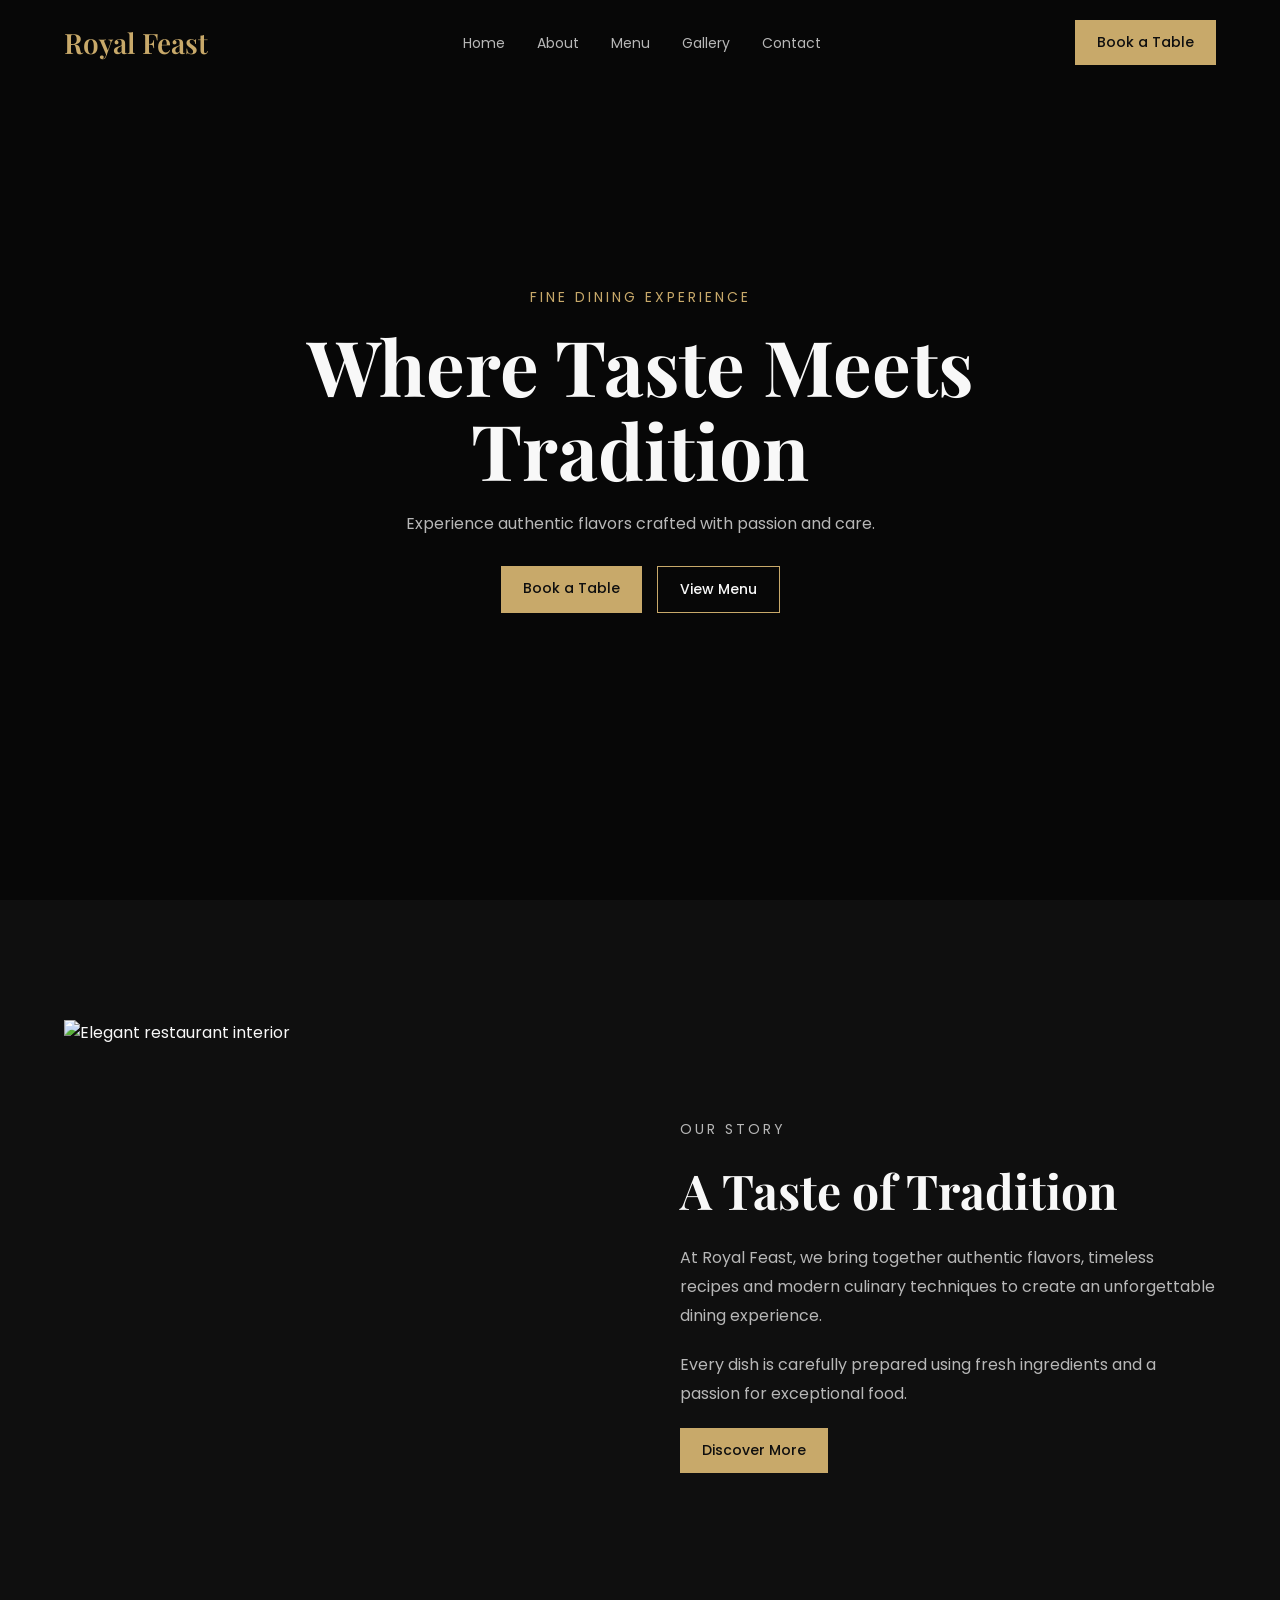
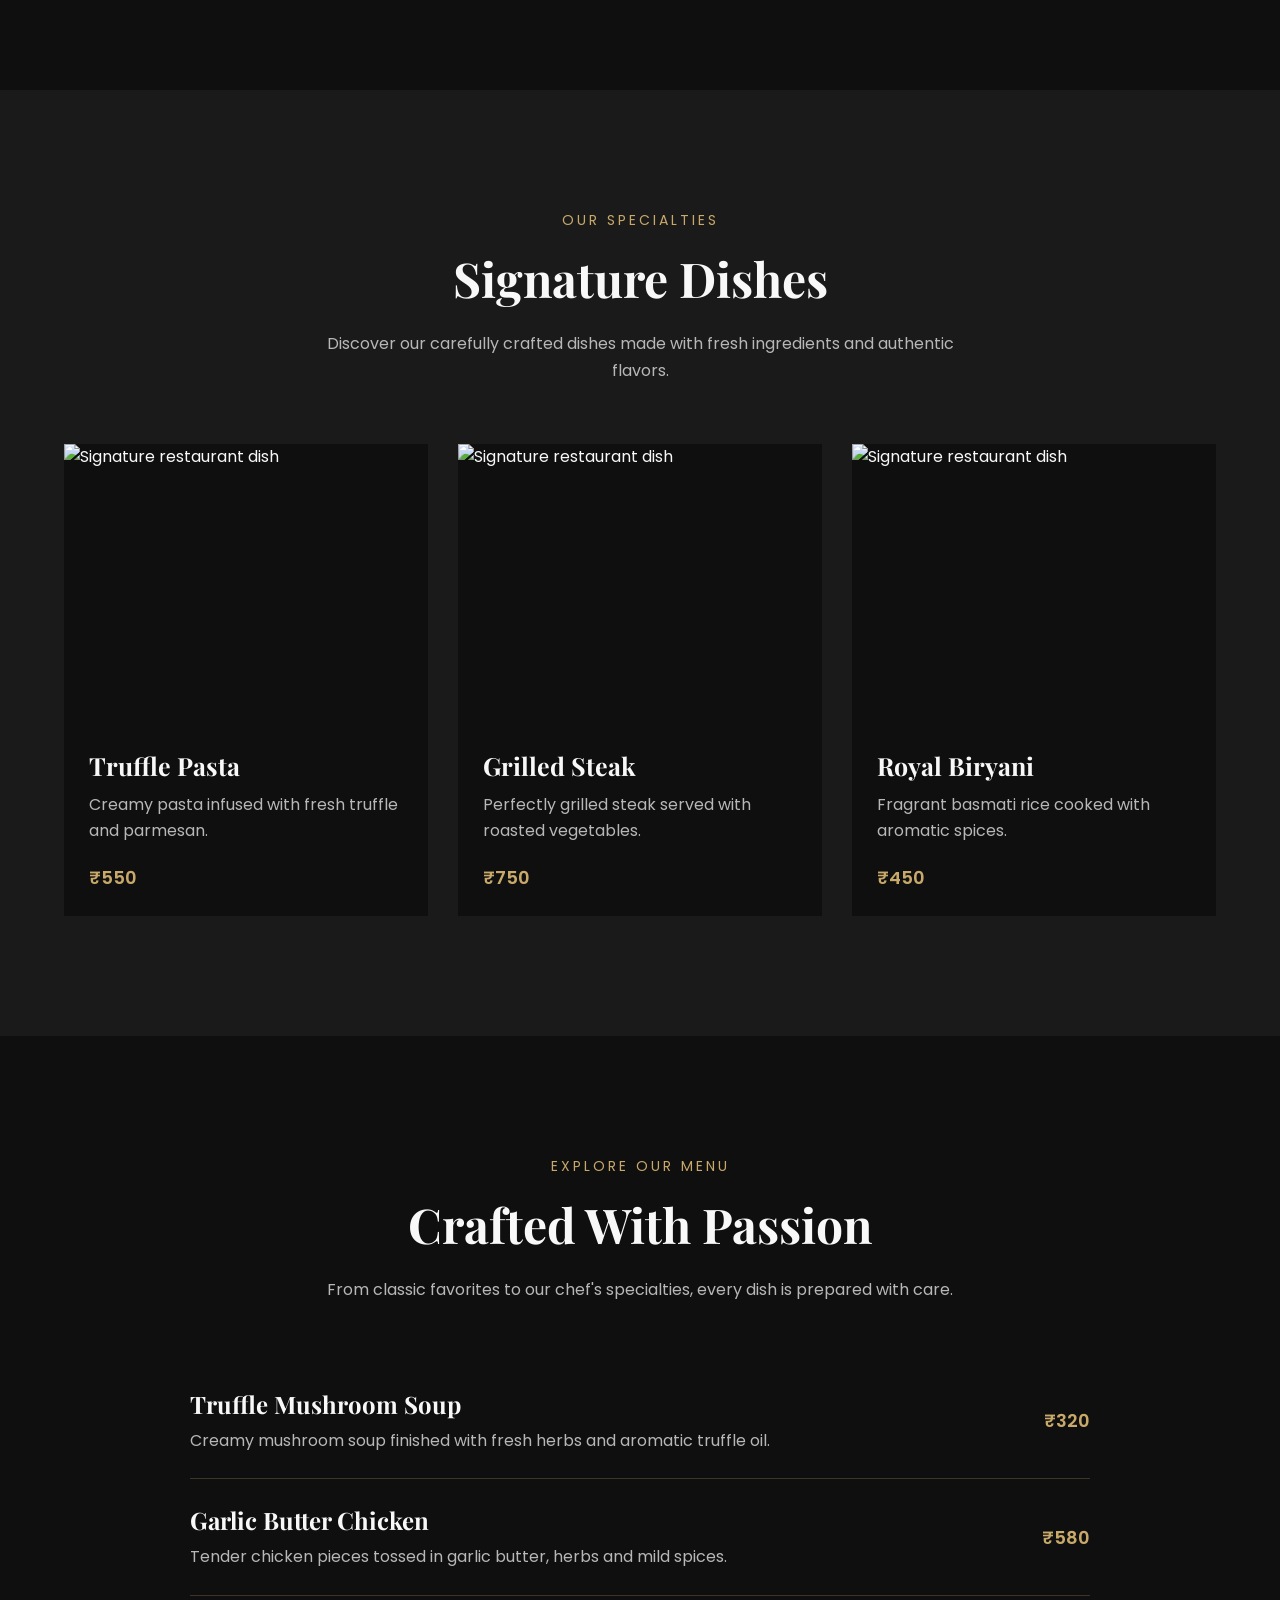
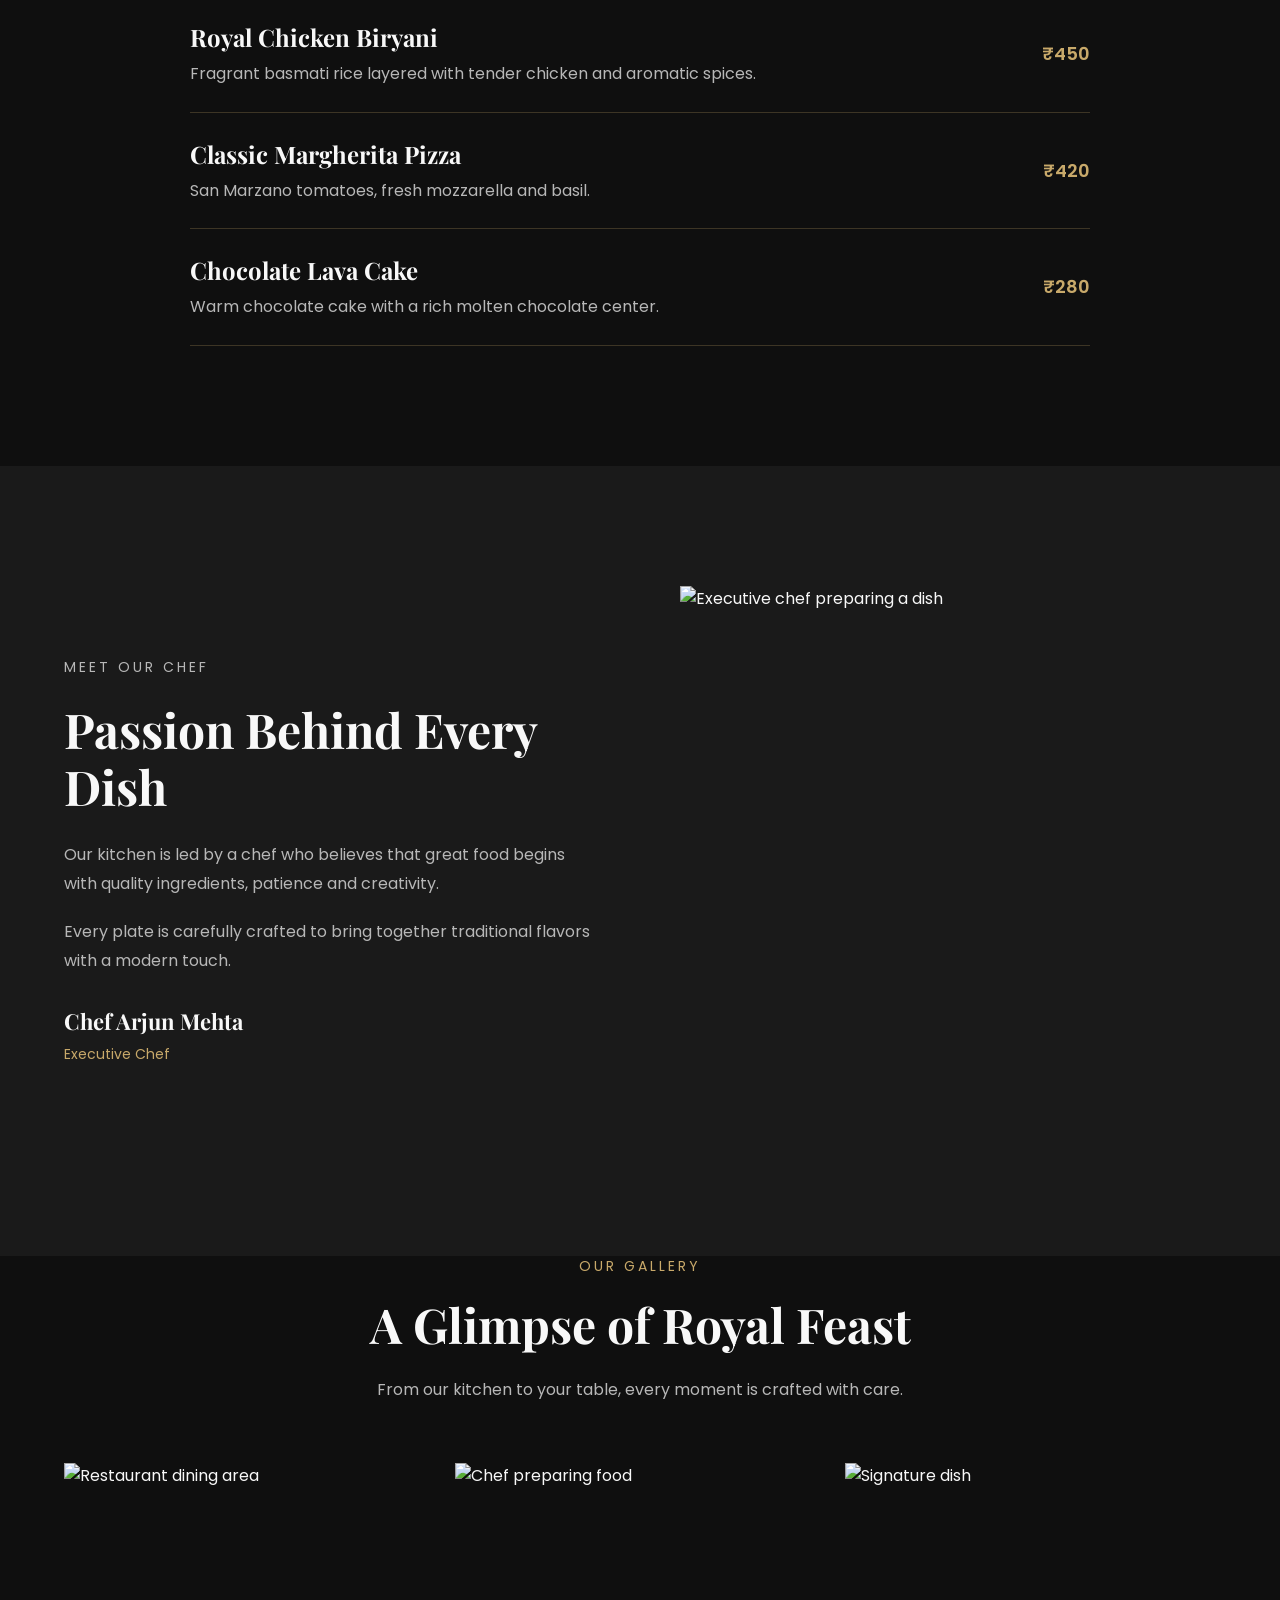
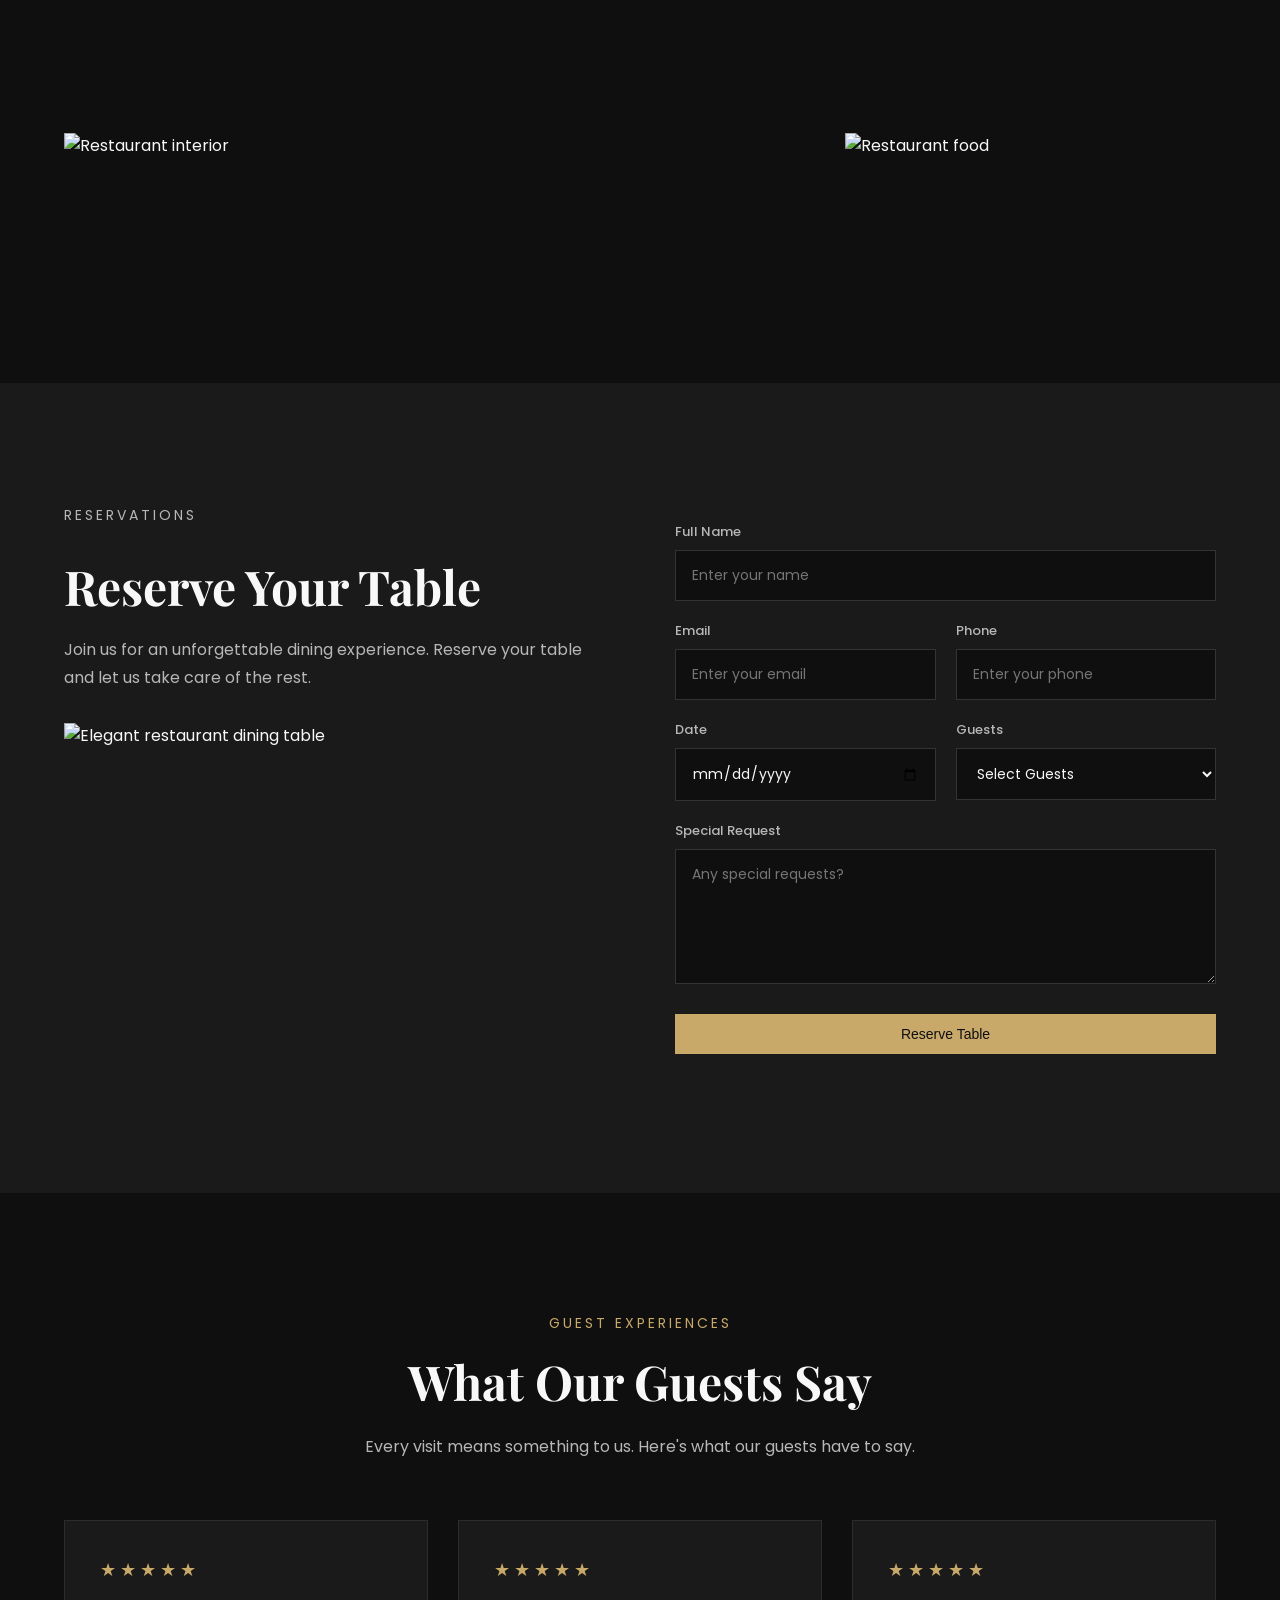
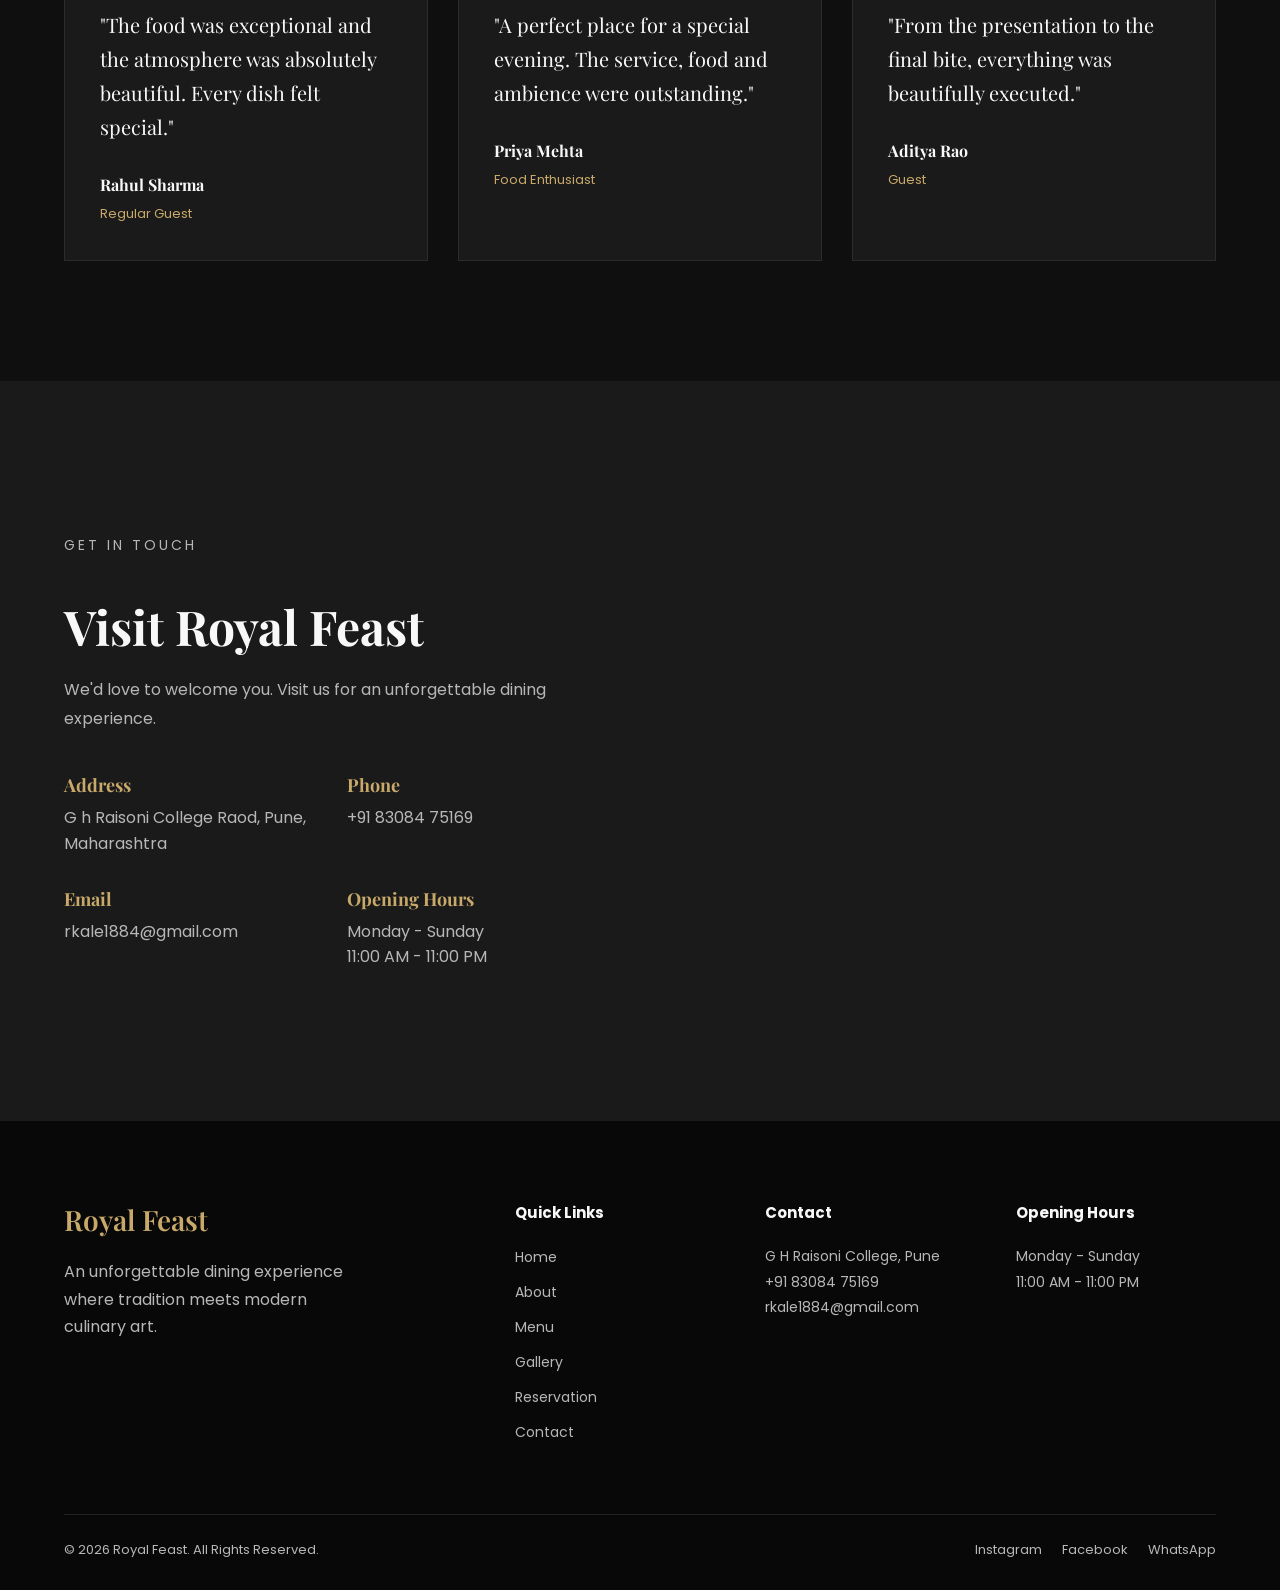
==== index.html @ c0717159 "Rename restraurant.html to index.html" ====
<!DOCTYPE html>
<html lang="en">
<head>
    <meta charset="UTF-8">
    <meta name="viewport" content="width=device-width, initial-scale=1.0">

    <!-- Google Fonts -->
    <link rel="preconnect" href="https://fonts.googleapis.com">
    <link rel="preconnect" href="https://fonts.gstatic.com" crossorigin>
    <link href="https://fonts.googleapis.com/css2?family=Playfair+Display:wght@400;500;600;700&family=Poppins:wght@300;400;500;600;700&display=swap" rel="stylesheet">

    <!-- CSS -->
    <link rel="stylesheet" href="restraurant.css">
    <link rel="stylesheet" href="responsive.css">

    <title>Royal Feast Restaurant</title>
</head>
<body>
    <header class="header">

    <div class="container">

        <nav class="navbar">

            <a href="#" class="logo">Royal Feast</a>

            <ul class="nav-links">
                <li><a href="#">Home</a></li>
                <li><a href="#">About</a></li>
                <li><a href="#">Menu</a></li>
                <li><a href="#">Gallery</a></li>
                <li><a href="#">Contact</a></li>
            </ul>

            <a href="#" class="btn btn-primary">Book a Table</a>

        </nav>

    </div>

</header>
<section class="hero">

    <div class="hero-overlay"></div>

    <div class="container">

        <div class="hero-content">

            <p class="hero-subtitle">Fine Dining Experience</p>

            <h1>Where Taste Meets Tradition</h1>

            <p class="hero-description">
                Experience authentic flavors crafted with passion and care.
            </p>

            <div class="hero-buttons">
                <a href="#reservation" class="btn btn-primary">
                    Book a Table
                </a>

                <a href="#menu" class="btn btn-secondary">
                    View Menu
                </a>
            </div>

        </div>

    </div>

</section>
<section class="about" id="about">

    <div class="container">

        <div class="about-content">

            <div class="about-image">
                <img src="restraurant2.jpg" alt="Elegant restaurant interior">
            </div>

            <div class="about-text">

                <p class="section-subtitle">
                    Our Story
                </p>

                <h2>
                    A Taste of Tradition
                </h2>

                <p>
                    At Royal Feast, we bring together authentic flavors,
                    timeless recipes and modern culinary techniques to
                    create an unforgettable dining experience.
                </p>

                <p>
                    Every dish is carefully prepared using fresh ingredients
                    and a passion for exceptional food.
                </p>

                <a href="#menu" class="btn btn-primary">
                    Discover More
                </a>

            </div>

        </div>

    </div>

</section>
<section class="dishes" id="menu">

    <div class="container">

        <div class="section-heading">

            <p class="section-subtitle">Our Specialties</p>

            <h2>Signature Dishes</h2>

            <p>
                Discover our carefully crafted dishes made with
                fresh ingredients and authentic flavors.
            </p>

        </div>

        <div class="dish-grid">

            <article class="dish-card">

                <div class="dish-image">
                    <img src="rest1.jpg" alt="Signature restaurant dish">
                </div>

                <div class="dish-info">
                    <h3>Truffle Pasta</h3>

                    <p>
                        Creamy pasta infused with fresh truffle
                        and parmesan.
                    </p>

                    <span class="dish-price">₹550</span>
                </div>

            </article>


            <article class="dish-card">

                <div class="dish-image">
                    <img src="rest2.jpg" alt="Signature restaurant dish">
                </div>

                <div class="dish-info">
                    <h3>Grilled Steak</h3>

                    <p>
                        Perfectly grilled steak served with
                        roasted vegetables.
                    </p>

                    <span class="dish-price">₹750</span>
                </div>

            </article>


            <article class="dish-card">

                <div class="dish-image">
                    <img src="rest4.jpg" alt="Signature restaurant dish">
                </div>

                <div class="dish-info">
                    <h3>Royal Biryani</h3>

                    <p>
                        Fragrant basmati rice cooked with
                        aromatic spices.
                    </p>

                    <span class="dish-price">₹450</span>
                </div>

            </article>

        </div>

    </div>

</section>
<section class="menu-section" id="full-menu">

    <div class="container">

        <div class="section-heading">

            <p class="section-subtitle">Explore Our Menu</p>

            <h2>Crafted With Passion</h2>

            <p>
                From classic favorites to our chef's specialties,
                every dish is prepared with care.
            </p>

        </div>


        <div class="menu-list">

            <div class="menu-item">

                <div class="menu-item-info">
                    <h3>Truffle Mushroom Soup</h3>
                    <p>
                        Creamy mushroom soup finished with fresh herbs
                        and aromatic truffle oil.
                    </p>
                </div>

                <span class="menu-price">₹320</span>

            </div>


            <div class="menu-item">

                <div class="menu-item-info">
                    <h3>Garlic Butter Chicken</h3>
                    <p>
                        Tender chicken pieces tossed in garlic butter,
                        herbs and mild spices.
                    </p>
                </div>

                <span class="menu-price">₹580</span>

            </div>


            <div class="menu-item">

                <div class="menu-item-info">
                    <h3>Royal Chicken Biryani</h3>
                    <p>
                        Fragrant basmati rice layered with tender
                        chicken and aromatic spices.
                    </p>
                </div>

                <span class="menu-price">₹450</span>

            </div>


            <div class="menu-item">

                <div class="menu-item-info">
                    <h3>Classic Margherita Pizza</h3>
                    <p>
                        San Marzano tomatoes, fresh mozzarella
                        and basil.
                    </p>
                </div>

                <span class="menu-price">₹420</span>

            </div>


            <div class="menu-item">

                <div class="menu-item-info">
                    <h3>Chocolate Lava Cake</h3>
                    <p>
                        Warm chocolate cake with a rich molten
                        chocolate center.
                    </p>
                </div>

                <span class="menu-price">₹280</span>

            </div>

        </div>

    </div>

</section>
<section class="chef-section">

    <div class="container">

        <div class="chef-content">

            <div class="chef-text">

                <p class="section-subtitle">
                    Meet Our Chef
                </p>

                <h2>
                    Passion Behind Every Dish
                </h2>

                <p>
                    Our kitchen is led by a chef who believes that
                    great food begins with quality ingredients,
                    patience and creativity.
                </p>

                <p>
                    Every plate is carefully crafted to bring together
                    traditional flavors with a modern touch.
                </p>

                <div class="chef-details">
                    <h3>Chef Arjun Mehta</h3>
                    <span>Executive Chef</span>
                </div>

            </div>

            <div class="chef-image">

                <img
                    src="chef2.jpg"
                    alt="Executive chef preparing a dish"
                >

            </div>

        </div>

    </div>

</section>
<section class="gallery-section" id="gallery">

    <div class="container">

        <div class="section-heading">

            <p class="section-subtitle">Our Gallery</p>

            <h2>A Glimpse of Royal Feast</h2>

            <p>
                From our kitchen to your table, every moment
                is crafted with care.
            </p>

        </div>


        <div class="gallery-grid">

            <div class="gallery-item">
                <img src="restr1.jpg" alt="Restaurant dining area">
            </div>

            <div class="gallery-item gallery-tall">
                <img src="restr2.jpg" alt="Chef preparing food">
            </div>

            <div class="gallery-item">
                <img src="restr3.jpg" alt="Signature dish">
            </div>

            <div class="gallery-item">
                <img src="restr4.jpg" alt="Restaurant interior">
            </div>

            <div class="gallery-item">
                <img src="restr5.jpg" alt="Restaurant food">
            </div>

        </div>

    </div>

</section>
<section class="reservation" id="reservation">

    <div class="container">

        <div class="reservation-content">

            <div class="reservation-text">

                <p class="section-subtitle">Reservations</p>

                <h2>Reserve Your Table</h2>

                <p>
                    Join us for an unforgettable dining experience.
                    Reserve your table and let us take care of the rest.
                </p>

                <div class="reservation-image">
                    <img 
                        src="reserv1.jpg" 
                        alt="Elegant restaurant dining table"
                    >
                </div>

            </div>


            <form class="reservation-form">

                <div class="form-group">
                    <label for="name">Full Name</label>
                    <input 
                        type="text" 
                        id="name" 
                        name="name"
                        placeholder="Enter your name"
                    >
                </div>


                <div class="form-row">

                    <div class="form-group">
                        <label for="email">Email</label>
                        <input 
                            type="email" 
                            id="email" 
                            name="email"
                            placeholder="Enter your email"
                        >
                    </div>

                    <div class="form-group">
                        <label for="phone">Phone</label>
                        <input 
                            type="tel" 
                            id="phone" 
                            name="phone"
                            placeholder="Enter your phone"
                        >
                    </div>

                </div>


                <div class="form-row">

                    <div class="form-group">
                        <label for="date">Date</label>
                        <input 
                            type="date" 
                            id="date" 
                            name="date"
                        >
                    </div>

                    <div class="form-group">
                        <label for="guests">Guests</label>
                        <select id="guests" name="guests">
                            <option value="">Select Guests</option>
                            <option value="1">1 Guest</option>
                            <option value="2">2 Guests</option>
                            <option value="3">3 Guests</option>
                            <option value="4">4 Guests</option>
                            <option value="5">5+ Guests</option>
                        </select>
                    </div>

                </div>


                <div class="form-group">
                    <label for="message">Special Request</label>

                    <textarea
                        id="message"
                        name="message"
                        rows="5"
                        placeholder="Any special requests?"
                    ></textarea>
                </div>


                <button type="submit" class="btn btn-primary">
                    Reserve Table
                </button>

            </form>

        </div>

    </div>

</section>
<section class="testimonials" id="testimonials">

    <div class="container">

        <div class="section-heading">

            <p class="section-subtitle">Guest Experiences</p>

            <h2>What Our Guests Say</h2>

            <p>
                Every visit means something to us.
                Here's what our guests have to say.
            </p>

        </div>


        <div class="testimonial-grid">

            <article class="testimonial-card">

                <div class="stars">
                    ★★★★★
                </div>

                <blockquote>
                    "The food was exceptional and the atmosphere
                    was absolutely beautiful. Every dish felt special."
                </blockquote>

                <div class="guest">
                    <h3>Rahul Sharma</h3>
                    <span>Regular Guest</span>
                </div>

            </article>


            <article class="testimonial-card">

                <div class="stars">
                    ★★★★★
                </div>

                <blockquote>
                    "A perfect place for a special evening.
                    The service, food and ambience were outstanding."
                </blockquote>

                <div class="guest">
                    <h3>Priya Mehta</h3>
                    <span>Food Enthusiast</span>
                </div>

            </article>


            <article class="testimonial-card">

                <div class="stars">
                    ★★★★★
                </div>

                <blockquote>
                    "From the presentation to the final bite,
                    everything was beautifully executed."
                </blockquote>

                <div class="guest">
                    <h3>Aditya Rao</h3>
                    <span>Guest</span>
                </div>

            </article>

        </div>

    </div>

</section>
<section class="contact" id="contact">

    <div class="container">

        <div class="contact-content">

            <div class="contact-info">

                <p class="section-subtitle">Get In Touch</p>

                <h2>Visit Royal Feast</h2>

                <p>
                    We'd love to welcome you. Visit us for an
                    unforgettable dining experience.
                </p>


                <div class="contact-details">

                    <div class="contact-item">
                        <h3>Address</h3>
                        <p>
                            G h Raisoni College Raod, Pune, Maharashtra
                        </p>
                    </div>


                    <div class="contact-item">
                        <h3>Phone</h3>
                        <p>+91 83084 75169</p>
                    </div>


                    <div class="contact-item">
                        <h3>Email</h3>
                        <p>rkale1884@gmail.com</p>
                    </div>


                    <div class="contact-item">
                        <h3>Opening Hours</h3>
                        <p>
                            Monday - Sunday<br>
                            11:00 AM - 11:00 PM
                        </p>
                    </div>

                </div>

            </div>


            <div class="contact-map">

                  <iframe src="https://www.google.com/maps/embed?pb=!1m18!1m12!1m3!1d3781.9992286915613!2d73.97903454865721!3d18.574073510532653!2m3!1f0!2f0!3f0!3m2!1i1024!2i768!4f13.1!3m3!1m2!1s0x3bc2c3002c1b544d%3A0x410f9946b312af0!2sG%20H%20Raisoni%20Junior%20College%2C%20Pune!5e0!3m2!1sen!2sin!4v1787149173196!5m2!1sen!2sin" width="600" height="450" style="border:0;" allowfullscreen="" loading="lazy" referrerpolicy="strict-origin-when-cross-origin"></iframe>

            </div>

        </div>

    </div>

</section>
<footer class="footer">

    <div class="container">

        <div class="footer-content">

            <div class="footer-brand">

                <a href="#" class="logo">Royal Feast</a>

                <p>
                    An unforgettable dining experience where
                    tradition meets modern culinary art.
                </p>

            </div>


            <div class="footer-links">

                <h3>Quick Links</h3>

                <ul>
                    <li><a href="#">Home</a></li>
                    <li><a href="#about">About</a></li>
                    <li><a href="#menu">Menu</a></li>
                    <li><a href="#gallery">Gallery</a></li>
                    <li><a href="#reservation">Reservation</a></li>
                    <li><a href="#contact">Contact</a></li>
                </ul>

            </div>


            <div class="footer-contact">

                <h3>Contact</h3>

                <p>G H Raisoni College, Pune</p>
                <p>+91 83084 75169</p>
                <p>rkale1884@gmail.com</p>

            </div>


            <div class="footer-hours">

                <h3>Opening Hours</h3>

                <p>Monday - Sunday</p>
                <p>11:00 AM - 11:00 PM</p>

            </div>

        </div>


        <div class="footer-bottom">

            <p>
                © 2026 Royal Feast. All Rights Reserved.
            </p>

            <div class="social-links">
                <a href="https://www.instagram.com/ritesh.kale18?igsh=MThtdWNkbzNjN3N3ZQ==&igsi=MThtdWNkbzNjN3N3ZQ==">Instagram</a>
                <a href="https://www.facebook.com/share/1D7obi2peW/">Facebook</a>
                <a href="https://api.whatsapp.com/qr/6VT6YU4RLF6KC1?autoload=1&app_absent=0">WhatsApp</a>
            </div>

        </div>

    </div>

</footer>
</body>
</html>
---- restraurant.css ----
*{
    margin : 0;
    padding : 0;
    box-sizing : border-box;

}
html{
    scroll-behavior:smooth;
}
:root{

    --bg:#0F0F0F;
    --bg-light:#1A1A1A;

    --gold:#C8A96A;

    --white:#F8F8F8;

    --gray:#B7B7B7;

}
body{

    font-family:"Poppins",sans-serif;

    background:var(--bg);

    color:var(--white);

}
img{

    width:100%;

    display:block;

}
a{

    text-decoration:none;

    color:inherit;

}
ul{

    list-style:none;

}
.container{

    width:90%;

    max-width:1200px;

    margin:auto;

}
h1,
h2,
h3,
h4{

    font-family:"Playfair Display",serif;

}
.header{
    position: fixed;
    top: 0;
    left: 0;
    width: 100%;
    z-index: 1000;
    padding: 20px 0;
}
.navbar{
    display: flex;
    justify-content: space-between;
    align-items: center;
}
.logo{
    font-family: "Playfair Display", serif;
    font-size: 28px;
    font-weight: 600;
    color: var(--gold);
}
.nav-links{
    display: flex;
    align-items: center;
    gap: 32px;
}
.nav-links a{
    font-size: 14px;
    font-weight: 400;
    color: var(--gray);
    transition: color 0.3s ease;
}
.nav-links a:hover{
    color: var(--gold);
}
.btn{
    display: inline-block;
    padding: 12px 22px;
    font-size: 14px;
    font-weight: 500;
    transition: all 0.3s ease;
}

.btn-primary{
    background: var(--gold);
    color: var(--bg);
}
.btn-primary:hover{
    background: var(--white);
}
/* =========================
   HERO SECTION
========================= */

.hero{
    min-height: 100vh;

    background-image: url("../WEB_DEV_PROJECTS/restaurant.jpg");
    background-size: cover;
    background-position: center;

    display: flex;
    align-items: center;
    justify-content: center;

    position: relative;
}


/* Dark Overlay */

.hero-overlay{
    position: absolute;
    inset: 0;

    background: rgba(0, 0, 0, 0.55);
}


/* Hero Content */

.hero-content{
    position: relative;
    z-index: 1;

    max-width: 750px;
    margin: 0 auto;

    text-align: center;
}


/* Subtitle */

.hero-subtitle{
    color: var(--gold);

    font-size: 14px;
    letter-spacing: 3px;
    text-transform: uppercase;

    margin-bottom: 15px;
}


/* Main Heading */

.hero h1{
    font-size: clamp(45px, 6vw, 80px);

    line-height: 1.1;

    margin-bottom: 20px;
}


/* Description */

.hero-description{
    max-width: 600px;

    margin: 0 auto 30px;

    color: var(--gray);

    font-size: 16px;
}


/* Hero Buttons */

.hero-buttons{
    display: flex;

    justify-content: center;

    gap: 15px;
}


/* Secondary Button */

.btn-secondary{
    border: 1px solid var(--gold);

    color: var(--white);
}


/* Secondary Button Hover */

.btn-secondary:hover{
    background: var(--gold);

    color: var(--bg);
}
.about{
    padding: 120px 0;
}
.about-content{
    display: flex;
    align-items: center;
    gap: 80px;
}
.about-image{
    flex: 1;
}

.about-image img{
    height: 550px;
    object-fit: cover;
}
.about-text{
    flex: 1;
}
.section-subtitle{
    color: var(--gold);
    font-size: 14px;
    letter-spacing: 3px;
    text-transform: uppercase;
    margin-bottom: 15px;
}
.about-text h2{
    font-size: 48px;
    line-height: 1.2;
    margin-bottom: 25px;
}
.about-text p{
    color: var(--gray);
    line-height: 1.8;
    margin-bottom: 20px;
}
.dishes{
    padding: 120px 0;
    background: var(--bg-light);
}
.section-heading{
    max-width: 650px;
    margin: 0 auto 60px;
    text-align: center;
}
.section-heading h2{
    font-size: 48px;
    margin-bottom: 20px;
}
.section-heading > p:last-child{
    color: var(--gray);
    line-height: 1.7;
}
.dish-grid{
    display: grid;
    grid-template-columns: repeat(3, 1fr);
    gap: 30px;
}
.dish-card{
    background: var(--bg);
    overflow: hidden;
    transition: transform 0.3s ease;
}
.dish-card:hover{
    transform: translateY(-8px);
}
.dish-image{
    height: 280px;
    overflow: hidden;
}
.dish-image img{
    height: 100%;
    object-fit: cover;
    transition: transform 0.5s ease;
}
.dish-card:hover .dish-image img{
    transform: scale(1.05);
}
.dish-info{
    padding: 25px;
}
.dish-info h3{
    font-size: 25px;
    margin-bottom: 10px;
}
.dish-info p{
    color: var(--gray);
    line-height: 1.6;
    margin-bottom: 20px;
}
.dish-price{
    color: var(--gold);
    font-weight: 600;
    font-size: 18px;
}
.menu-section{
    padding: 120px 0;
    background: var(--bg);
}
.menu-list{
    max-width: 900px;
    margin: 0 auto;
}
.menu-item{
    display: flex;
    justify-content: space-between;
    align-items: center;

    padding: 25px 0;

    border-bottom: 1px solid rgba(200, 169, 106, 0.25);
}
.menu-item-info{
    max-width: 700px;
}
.menu-item-info h3{
    font-size: 24px;
    margin-bottom: 8px;
}
.menu-item-info p{
    color: var(--gray);
    line-height: 1.6;
}
.menu-price{
    color: var(--gold);
    font-size: 18px;
    font-weight: 600;
    margin-left: 30px;
    white-space: nowrap;
}
.chef-section{
    padding: 120px 0;
    background: var(--bg-light);
}
.chef-content{
    display: flex;
    align-items: center;
    gap: 80px;
}
.chef-text{
    flex: 1;
}
.chef-text h2{
    font-size: 48px;
    line-height: 1.2;
    margin-bottom: 25px;
}
.chef-text > p{
    color: var(--gray);
    line-height: 1.8;
    margin-bottom: 20px;
}
.chef-details{
    margin-top: 30px;
}
.chef-details h3{
    font-size: 22px;
    margin-bottom: 5px;
}
.chef-details span{
    color: var(--gold);
    font-size: 14px;
}
.chef-image{
    flex: 1;
}
.chef-image img{
    height: 550px;
    object-fit: cover;
}
.gallery-grid{
    display: grid;
    grid-template-columns: repeat(3, 1fr);
    grid-auto-rows: 250px;
    gap: 20px;
}
.gallery-tall{
    grid-row: span 2;
}
.gallery-item{
    overflow: hidden;
}
.gallery-item img{
    width: 100%;
    height: 100%;
    object-fit: cover;
    transition: transform 0.5s ease;
}
.gallery-item:hover img{
    transform: scale(1.05);
}
.reservation{
    padding: 120px 0;
    background: var(--bg-light);
}
.reservation-content{
    display: flex;
    align-items: center;
    gap: 70px;
}
.reservation-text{
    flex: 1;
}
.reservation-form{
    flex: 1;
}
.form-group{
    display: flex;
    flex-direction: column;
    gap: 8px;
    margin-bottom: 20px;
}
.form-row{
    display: grid;
    grid-template-columns: repeat(2, 1fr);
    gap: 20px;
}
.form-group label{
    font-size: 13px;
    color: var(--gray);
    font-weight: 500;
}
.form-group input,
.form-group select,
.form-group textarea{
    width: 100%;
    padding: 14px 16px;

    background: var(--bg);
    border: 1px solid rgba(255, 255, 255, 0.15);

    color: var(--white);
    font-family: inherit;
    font-size: 14px;

    outline: none;
}
.form-group input:focus,
.form-group select:focus,
.form-group textarea:focus{
    border-color: var(--gold);
}
.form-group textarea{
    resize: vertical;
    min-height: 120px;
}
.form-group select{
    cursor: pointer;
}
.btn{
    display: inline-block;
    padding: 12px 22px;
    font-size: 14px;
    font-weight: 500;
    transition: all 0.3s ease;
}
.reservation-form .btn{
    width: 100%;
    margin-top: 10px;
    border: none;
    cursor: pointer;
}
.reservation-text h2{
    font-size: 48px;
    line-height: 1.2;
    margin-bottom: 20px;
}
.reservation-text > p{
    color: var(--gray);
    line-height: 1.8;
    margin-bottom: 30px;
}
.reservation-image{
    height: 350px;
    overflow: hidden;
}

.reservation-image img{
    width: 100%;
    height: 100%;
    object-fit: cover;
}
.testimonials{
    padding: 120px 0;
    background: var(--bg);
}
.testimonial-grid{
    display: grid;
    grid-template-columns: repeat(3, 1fr);
    gap: 30px;
}
.testimonial-card{
    padding: 35px;
    background: var(--bg-light);
    border: 1px solid rgba(255, 255, 255, 0.08);
}
.stars{
    color: var(--gold);
    font-size: 18px;
    letter-spacing: 4px;
    margin-bottom: 25px;
}
.testimonial-card blockquote{
    font-family: "Playfair Display", serif;
    font-size: 20px;
    line-height: 1.7;
    color: var(--white);
    margin-bottom: 30px;
}
.guest h3{
    font-size: 16px;
    margin-bottom: 5px;
}

.guest span{
    color: var(--gold);
    font-size: 13px;
}
.contact{
    padding: 120px 0;
    background: var(--bg-light);
}
.contact-content{
    display: flex;
    align-items: center;
    gap: 80px;
}
.contact-info,
.contact-map{
    flex: 1;
}
.contact-info h2{
    font-size: 48px;
    line-height: 1.2;
    margin-bottom: 20px;
}
.contact-info > p{
    color: var(--gray);
    line-height: 1.8;
    margin-bottom: 40px;
}
.contact-details{
    display: grid;
    grid-template-columns: repeat(2, 1fr);
    gap: 30px;
}
.contact-item h3{
    font-size: 18px;
    color: var(--gold);
    margin-bottom: 8px;
}
.contact-item p{
    color: var(--gray);
    line-height: 1.6;
}
.contact-map{
    height: 500px;
    overflow: hidden;
}
.contact-map iframe{
    width: 100%;
    height: 100%;
}
.footer{
    padding: 80px 0 30px;
    background: #080808;
}
.footer-content{
    display: grid;
    grid-template-columns: 2fr 1fr 1fr 1fr;
    gap: 50px;
    padding-bottom: 60px;
}
.footer-brand p{
    max-width: 300px;
    margin-top: 20px;
    color: var(--gray);
    line-height: 1.7;
}
.footer h3{
    font-family: "Poppins", sans-serif;
    font-size: 15px;
    margin-bottom: 20px;
    color: var(--white);
}
.footer-links li{
    margin-bottom: 10px;
}

.footer-links a{
    color: var(--gray);
    font-size: 14px;
    transition: color 0.3s ease;
}

.footer-links a:hover{
    color: var(--gold);
}
.footer-contact p,
.footer-hours p{
    color: var(--gray);
    font-size: 14px;
    line-height: 1.8;
}
.footer-bottom{
    display: flex;
    justify-content: space-between;
    align-items: center;

    padding-top: 25px;

    border-top: 1px solid rgba(255,255,255,0.1);
}
.footer-bottom p{
    color: var(--gray);
    font-size: 13px;
}
.social-links{
    display: flex;
    gap: 20px;
}

.social-links a{
    color: var(--gray);
    font-size: 13px;
    transition: color 0.3s ease;
}

.social-links a:hover{
    color: var(--gold);
}
---- responsive.css ----
@media (max-width: 768px){
 .navbar{
        flex-wrap: wrap;
        gap: 20px;
    }

    .nav-links{
        order: 3;
        width: 100%;
        justify-content: center;
        flex-wrap: wrap;
        gap: 15px;
    }
     .hero{
        min-height: 100svh;
        padding: 100px 0 60px;
    }

    .hero h1{
        font-size: 48px;
    }

    .hero-description{
        font-size: 14px;
        max-width: 90%;
        margin-left: auto;
        margin-right: auto;
    }

    .hero-buttons{
        flex-direction: column;
        align-items: center;
    }
    .about-content{
    flex-direction: column;
    gap: 50px;
}
.about-image,
.about-text{
    width: 100%;
}

.about-image img{
    height: 400px;
}
.chef-content{
    flex-direction: column;
    gap: 50px;
}

.chef-text,
.chef-image{
    width: 100%;
}

.chef-image{
    order: -1;
}

.chef-image img{
    height: 400px;
}
.contact-content{
    flex-direction: column;
    gap: 50px;
}

.contact-info,
.contact-map{
    width: 100%;
}

.contact-map{
    height: 400px;
}
.reservation-content{
    flex-direction: column;
    gap: 50px;
}

.reservation-text,
.reservation-form{
    width: 100%;
}
.dish-grid{
    grid-template-columns: 1fr;
    gap: 25px;
}
.testimonial-grid{
    grid-template-columns: 1fr;
    gap: 25px;
}
.contact-details{
    grid-template-columns: 1fr;
    gap: 25px;
}
.form-row{
    grid-template-columns: 1fr;
    gap: 0;
}
.gallery-grid{
    grid-template-columns: 1fr;
    grid-auto-rows: 300px;
}
.gallery-tall{
    grid-row: span 1;
}
.footer-content{
    grid-template-columns: 1fr;
    gap: 40px;
    padding-bottom: 40px;
}
.footer-bottom{
    flex-direction: column;
    gap: 20px;
    text-align: center;
}
.section-heading h2,
.about-text h2,
.chef-text h2,
.reservation-text h2,
.contact-info h2{
    font-size: 38px;
}
.about-text p,
.chef-text > p,
.contact-info > p,
.reservation-text > p{
    font-size: 14px;
}
}
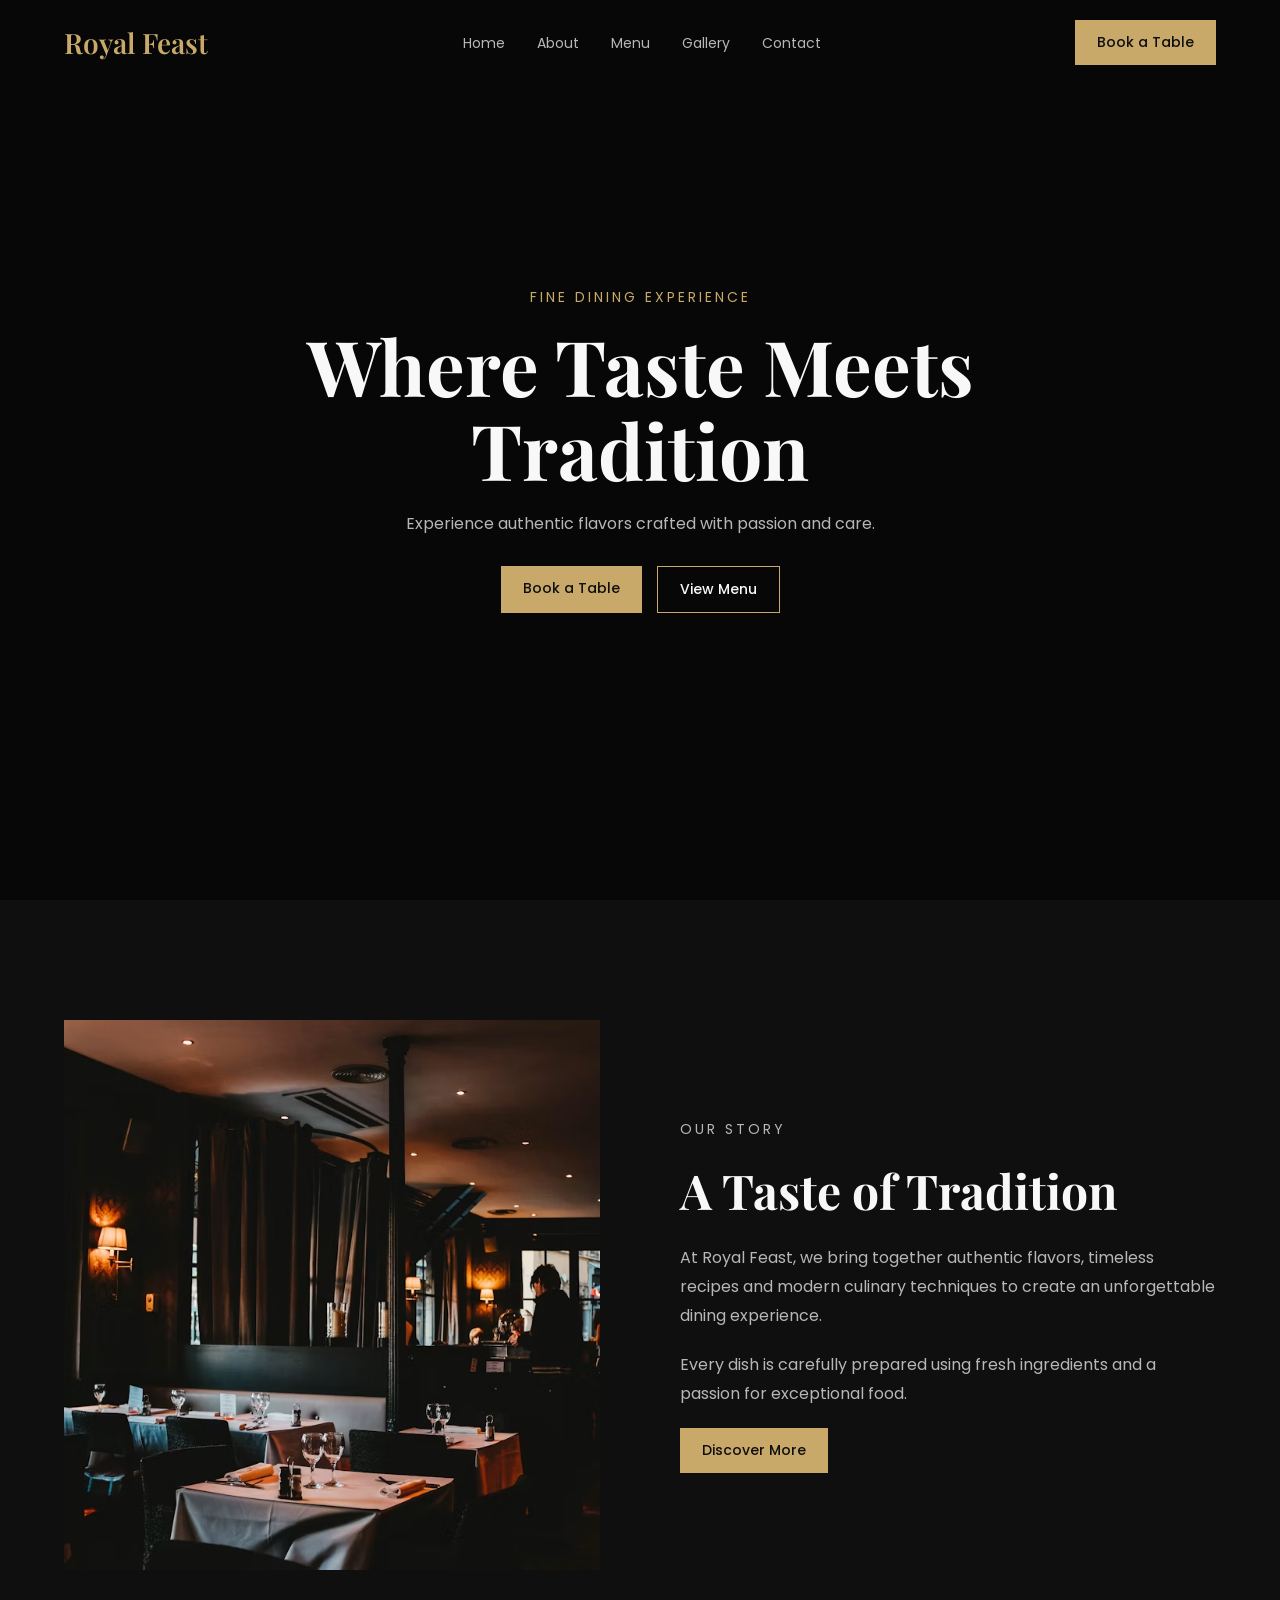
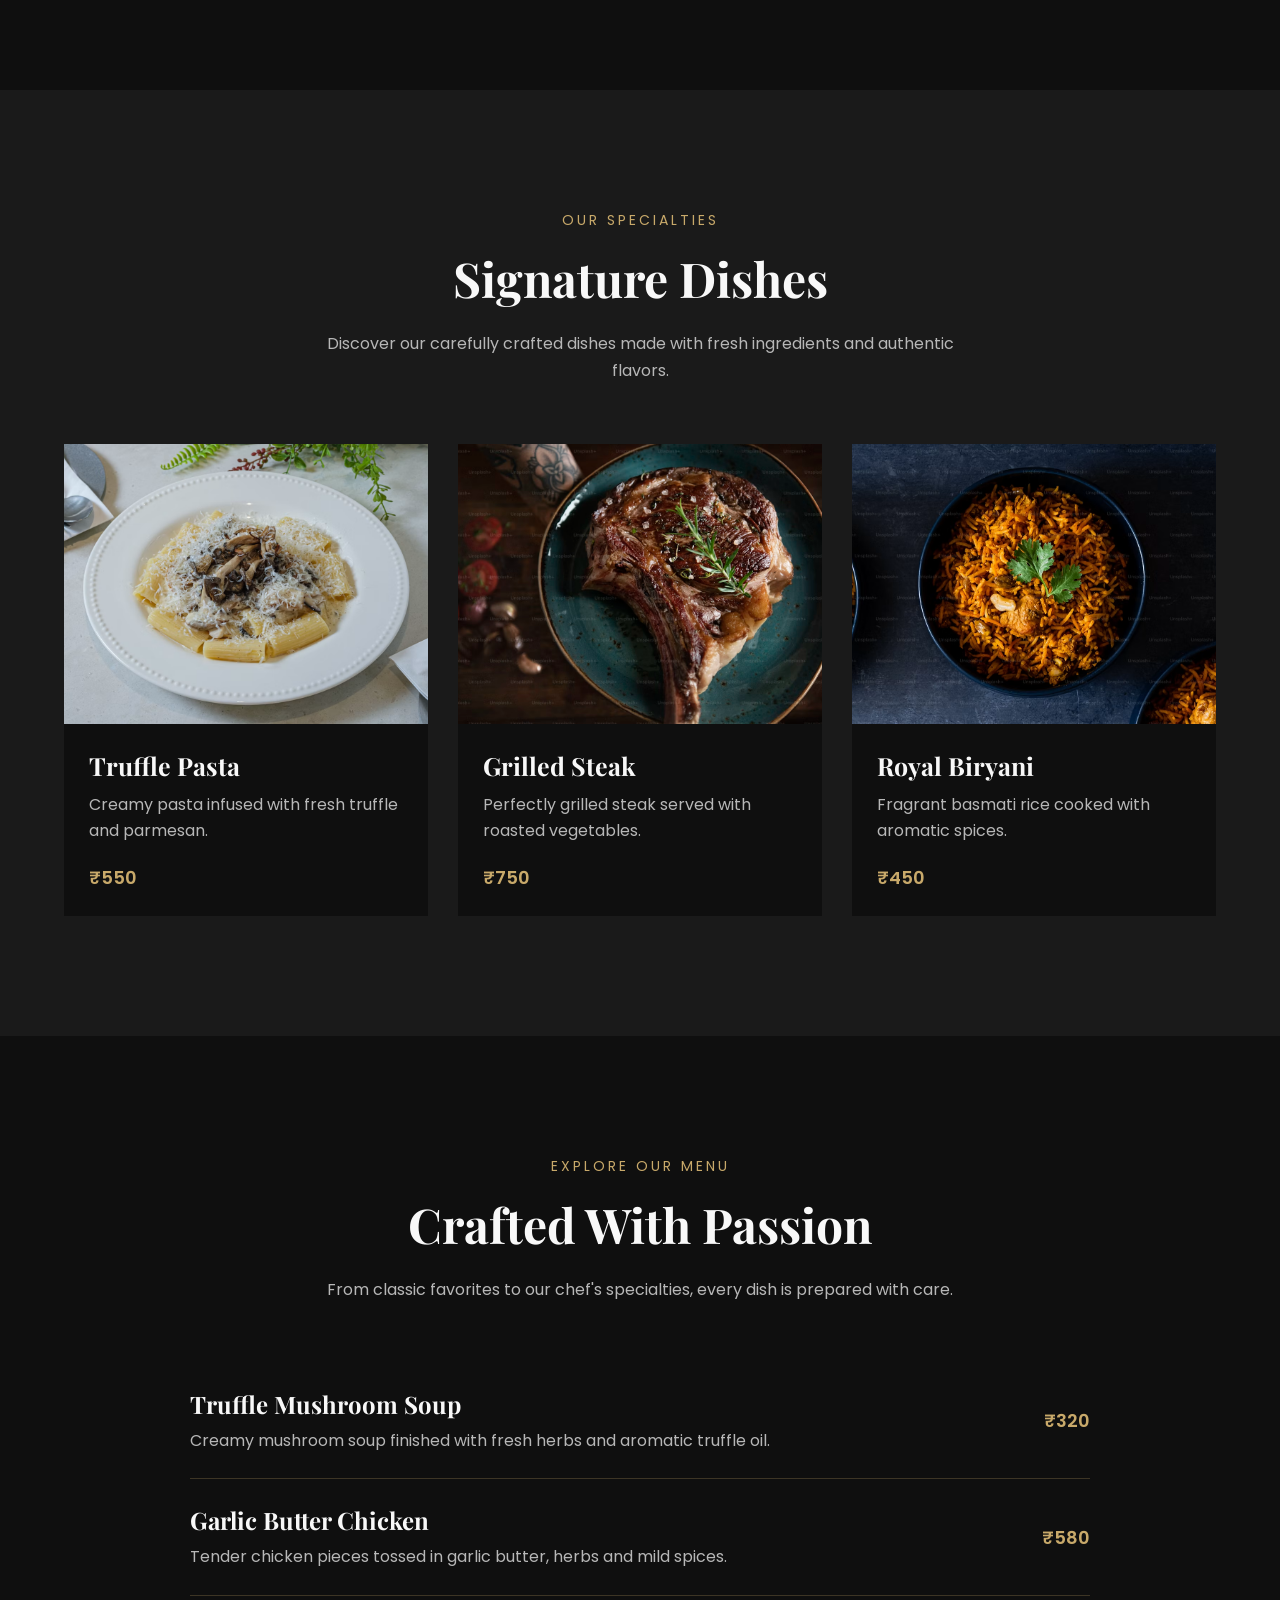
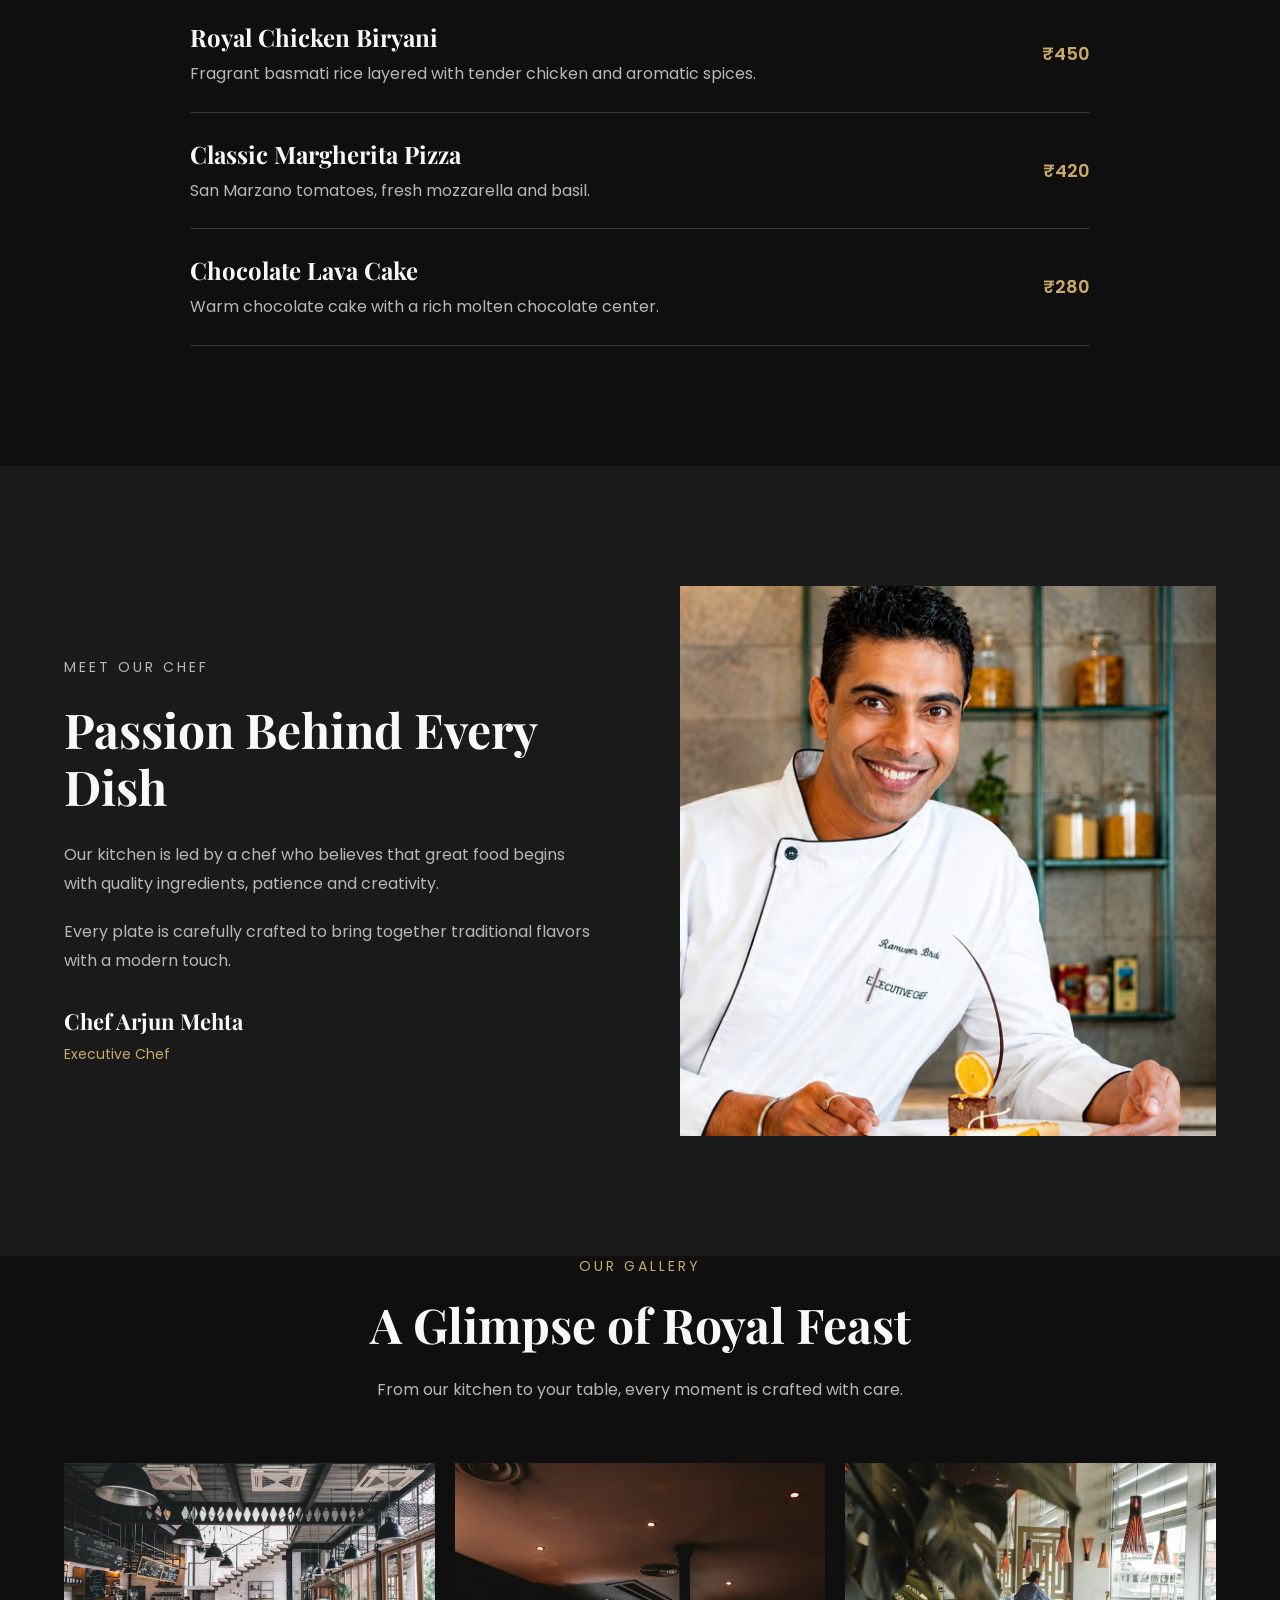
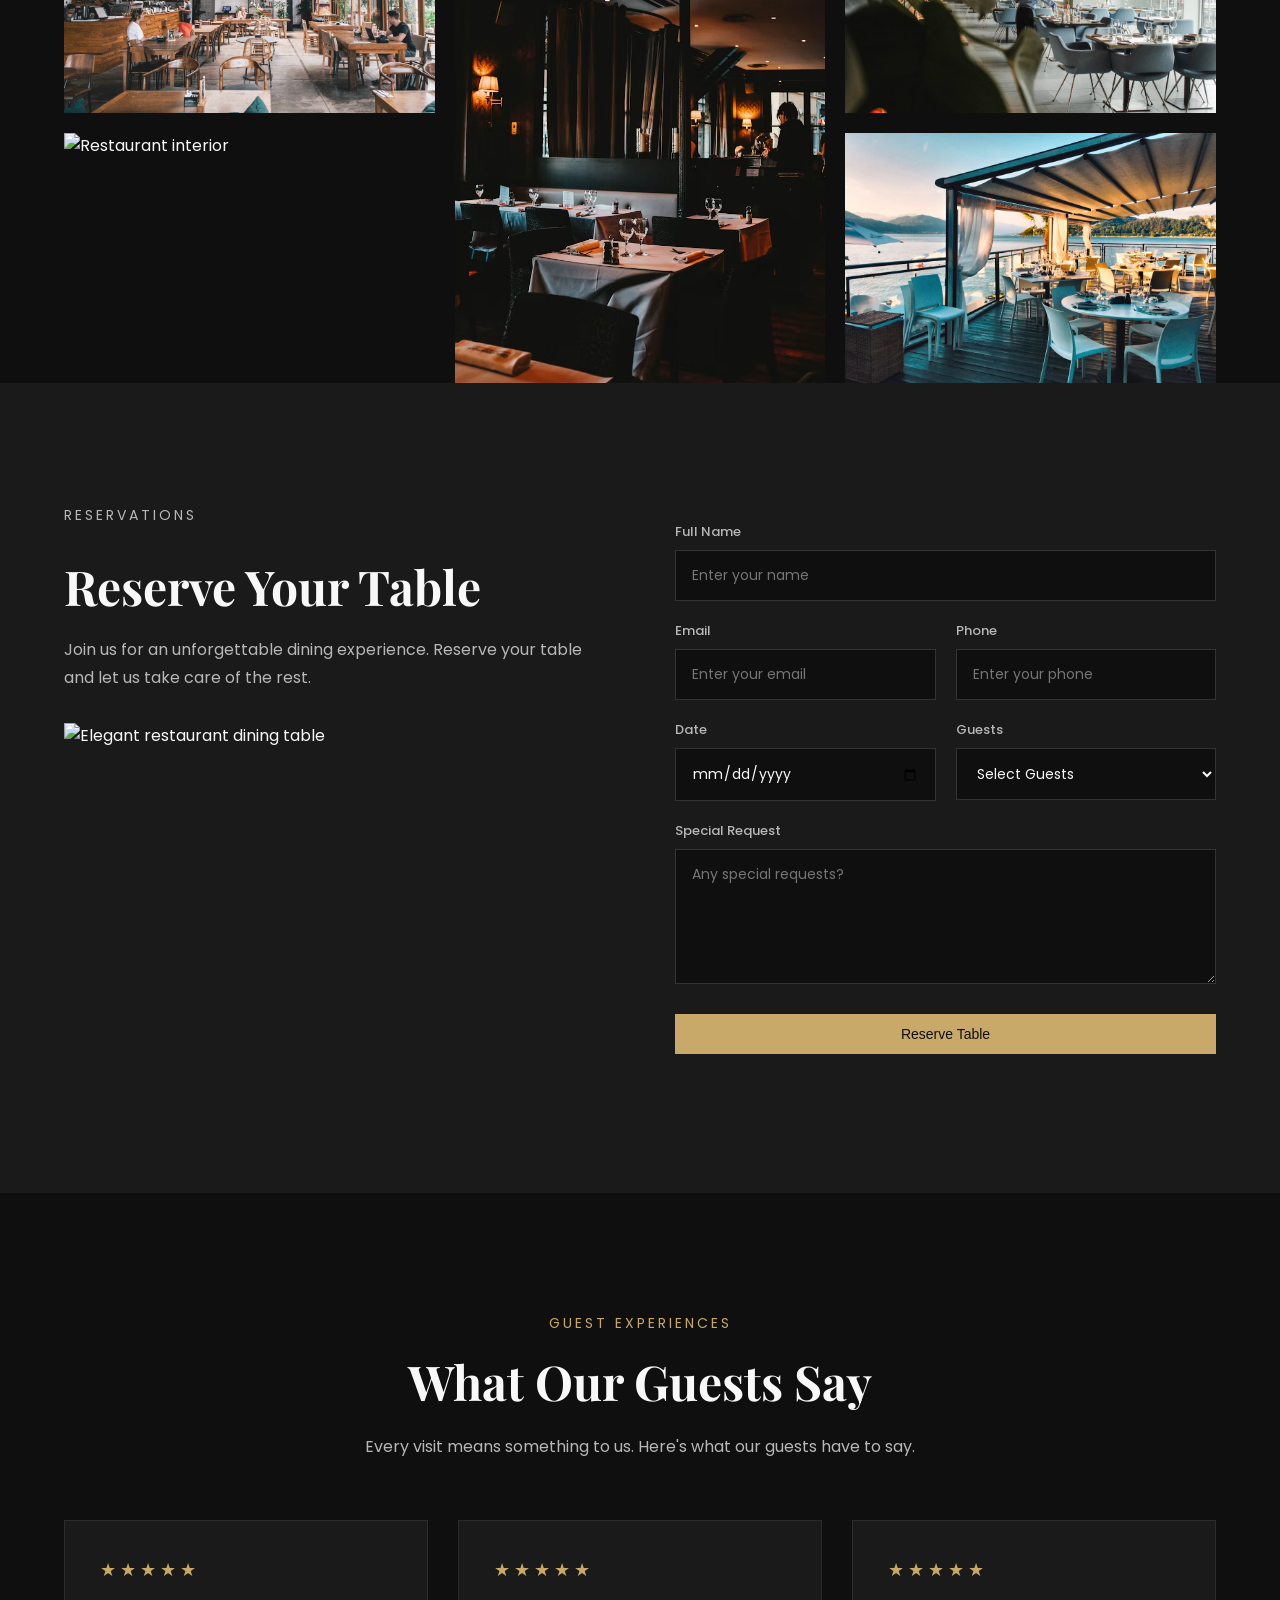
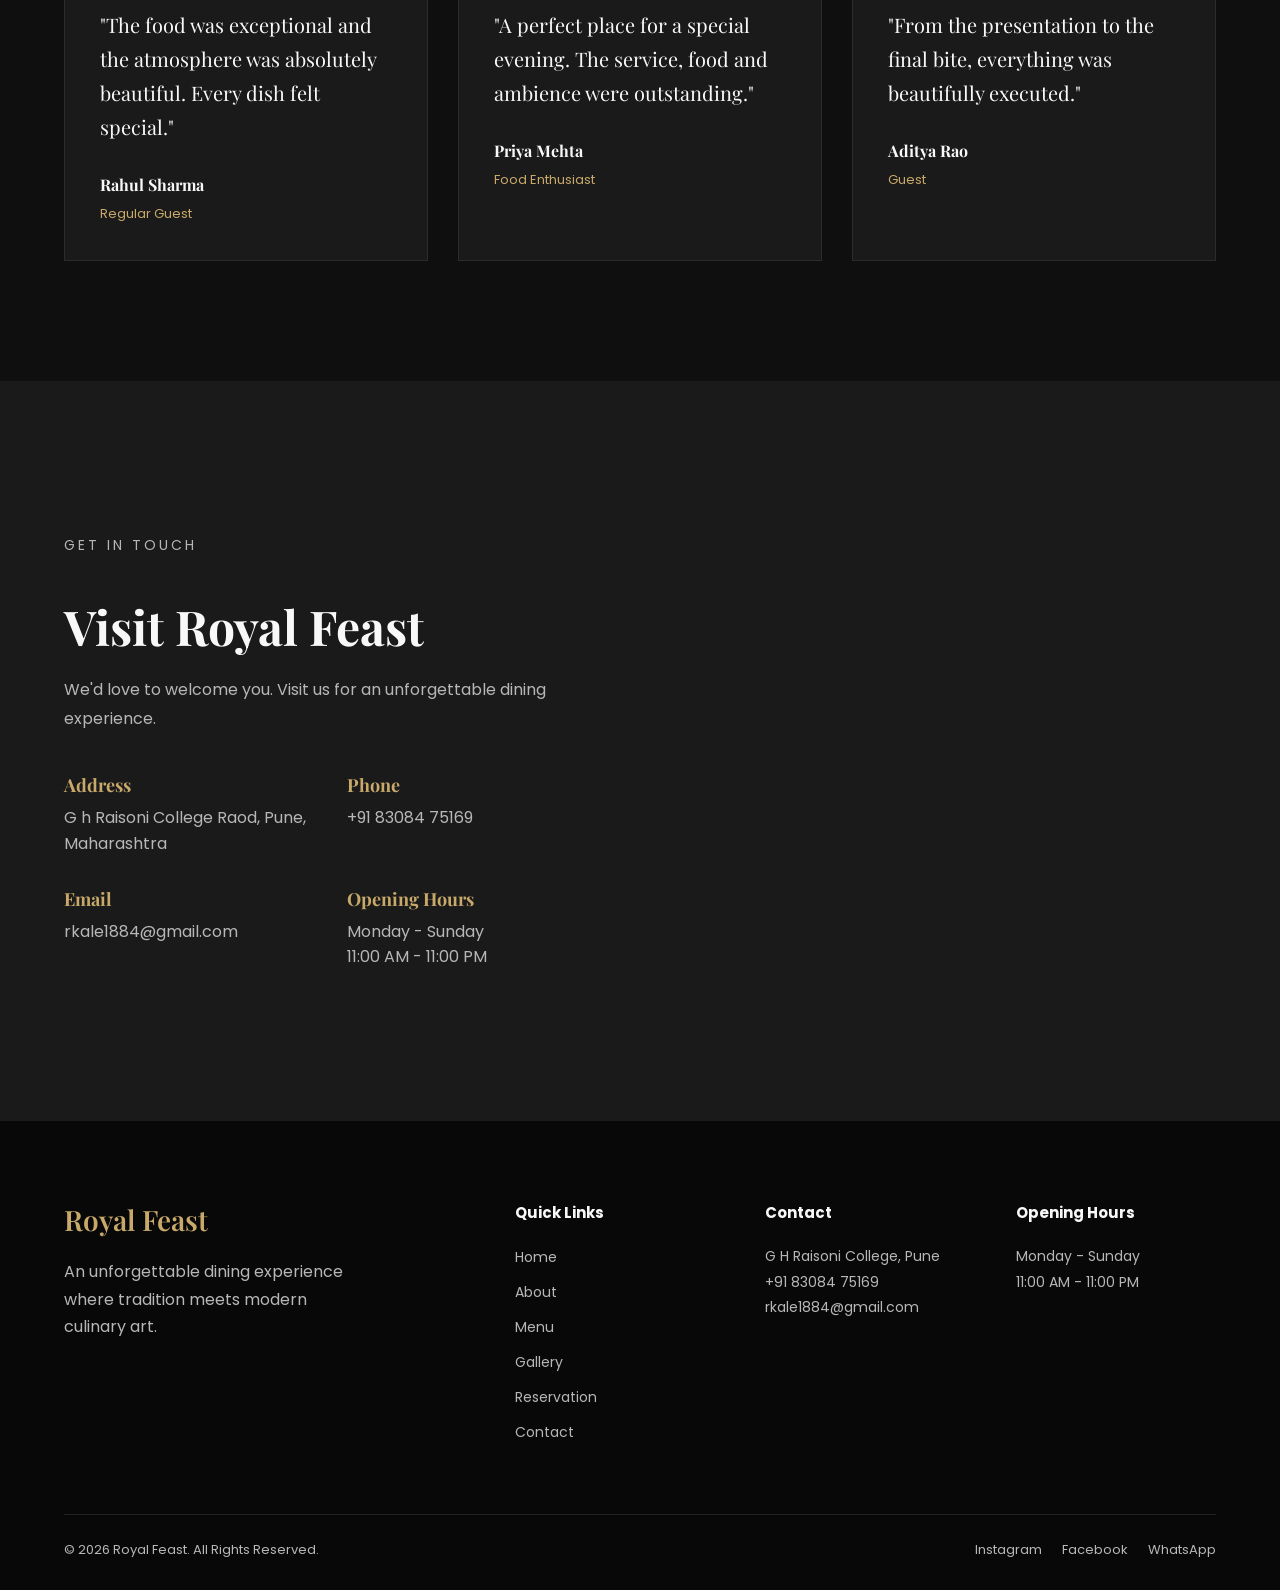
==== commit a67764c5: "update images folder" ====
--- a/index.html
+++ b/index.html
@@ -77,7 +77,7 @@
         <div class="about-content">
 
             <div class="about-image">
-                <img src="restraurant2.jpg" alt="Elegant restaurant interior">
+                <img src="images/restraurant2.jpg" alt="Elegant restaurant interior">
             </div>
 
             <div class="about-text">
@@ -134,7 +134,7 @@
             <article class="dish-card">
 
                 <div class="dish-image">
-                    <img src="rest1.jpg" alt="Signature restaurant dish">
+                    <img src="images/rest1.jpg" alt="Signature restaurant dish">
                 </div>
 
                 <div class="dish-info">
@@ -154,7 +154,7 @@
             <article class="dish-card">
 
                 <div class="dish-image">
-                    <img src="rest2.jpg" alt="Signature restaurant dish">
+                    <img src="images/rest2.jpg" alt="Signature restaurant dish">
                 </div>
 
                 <div class="dish-info">
@@ -174,7 +174,7 @@
             <article class="dish-card">
 
                 <div class="dish-image">
-                    <img src="rest4.jpg" alt="Signature restaurant dish">
+                    <img src="images/rest4.jpg" alt="Signature restaurant dish">
                 </div>
 
                 <div class="dish-info">
@@ -331,7 +331,7 @@
             <div class="chef-image">
 
                 <img
-                    src="chef2.jpg"
+                    src="images/chef2.jpg"
                     alt="Executive chef preparing a dish"
                 >
 
@@ -363,15 +363,15 @@
         <div class="gallery-grid">
 
             <div class="gallery-item">
-                <img src="restr1.jpg" alt="Restaurant dining area">
+                <img src="images/restr1.jpg" alt="Restaurant dining area">
             </div>
 
             <div class="gallery-item gallery-tall">
-                <img src="restr2.jpg" alt="Chef preparing food">
+                <img src="images/restr2.jpg" alt="Chef preparing food">
             </div>
 
             <div class="gallery-item">
-                <img src="restr3.jpg" alt="Signature dish">
+                <img src="images/restr3.jpg" alt="Signature dish">
             </div>
 
             <div class="gallery-item">
@@ -379,7 +379,7 @@
             </div>
 
             <div class="gallery-item">
-                <img src="restr5.jpg" alt="Restaurant food">
+                <img src="images/restr5.jpg" alt="Restaurant food">
             </div>
 
         </div>
@@ -406,7 +406,7 @@
 
                 <div class="reservation-image">
                     <img 
-                        src="reserv1.jpg" 
+                        src="images/reserv1.jpg" 
                         alt="Elegant restaurant dining table"
                     >
                 </div>
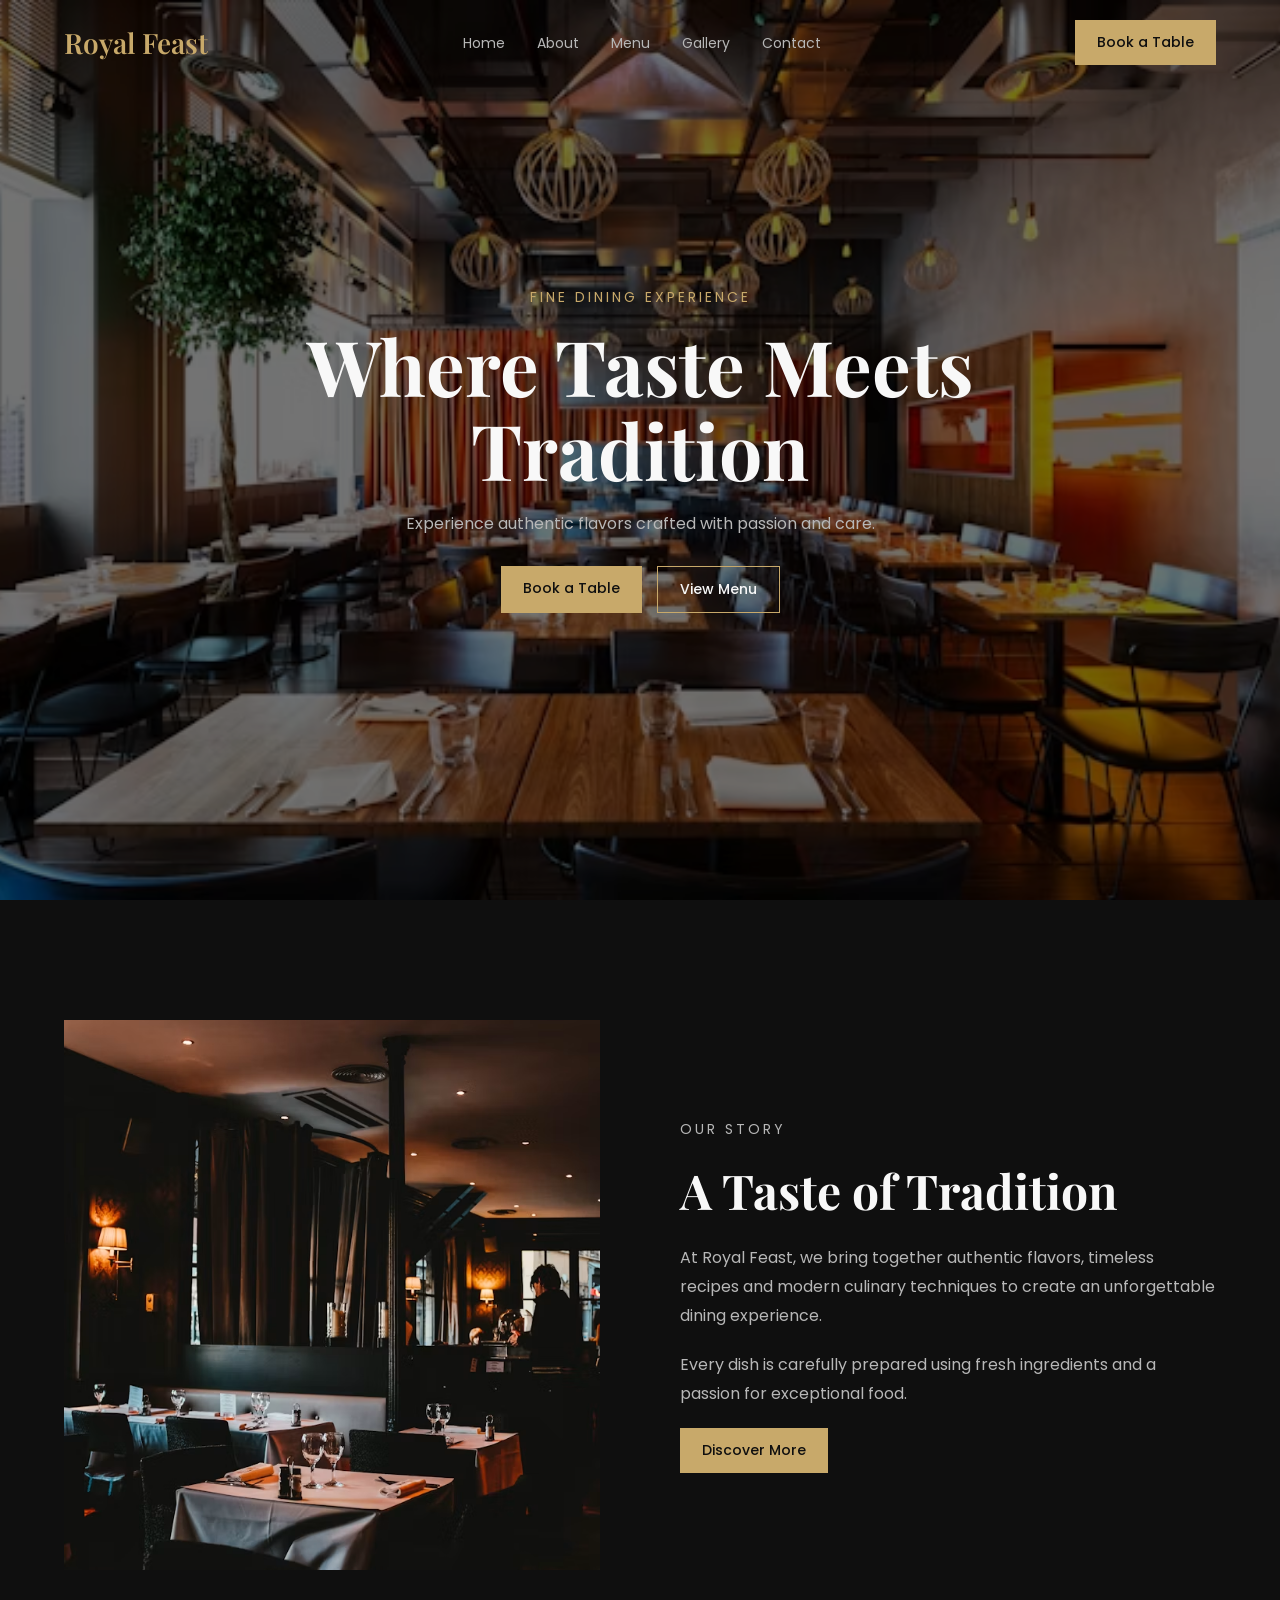
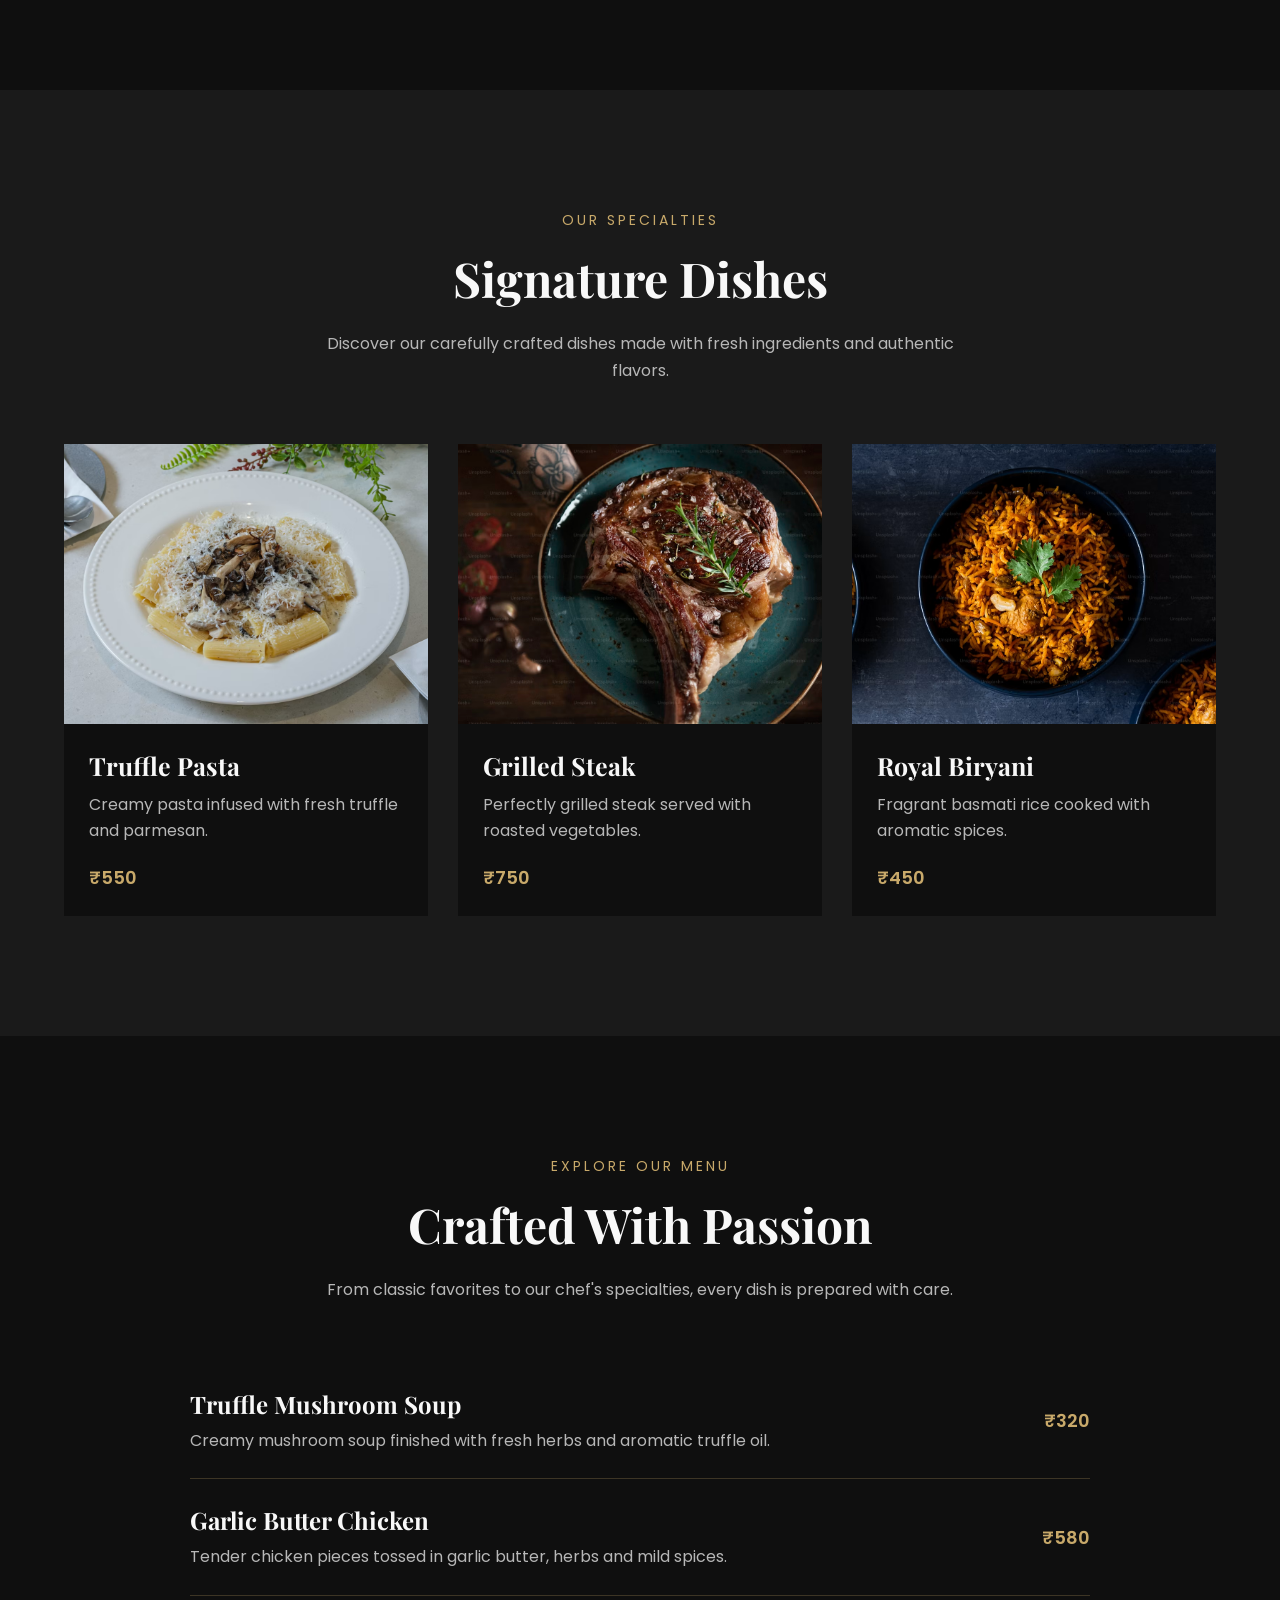
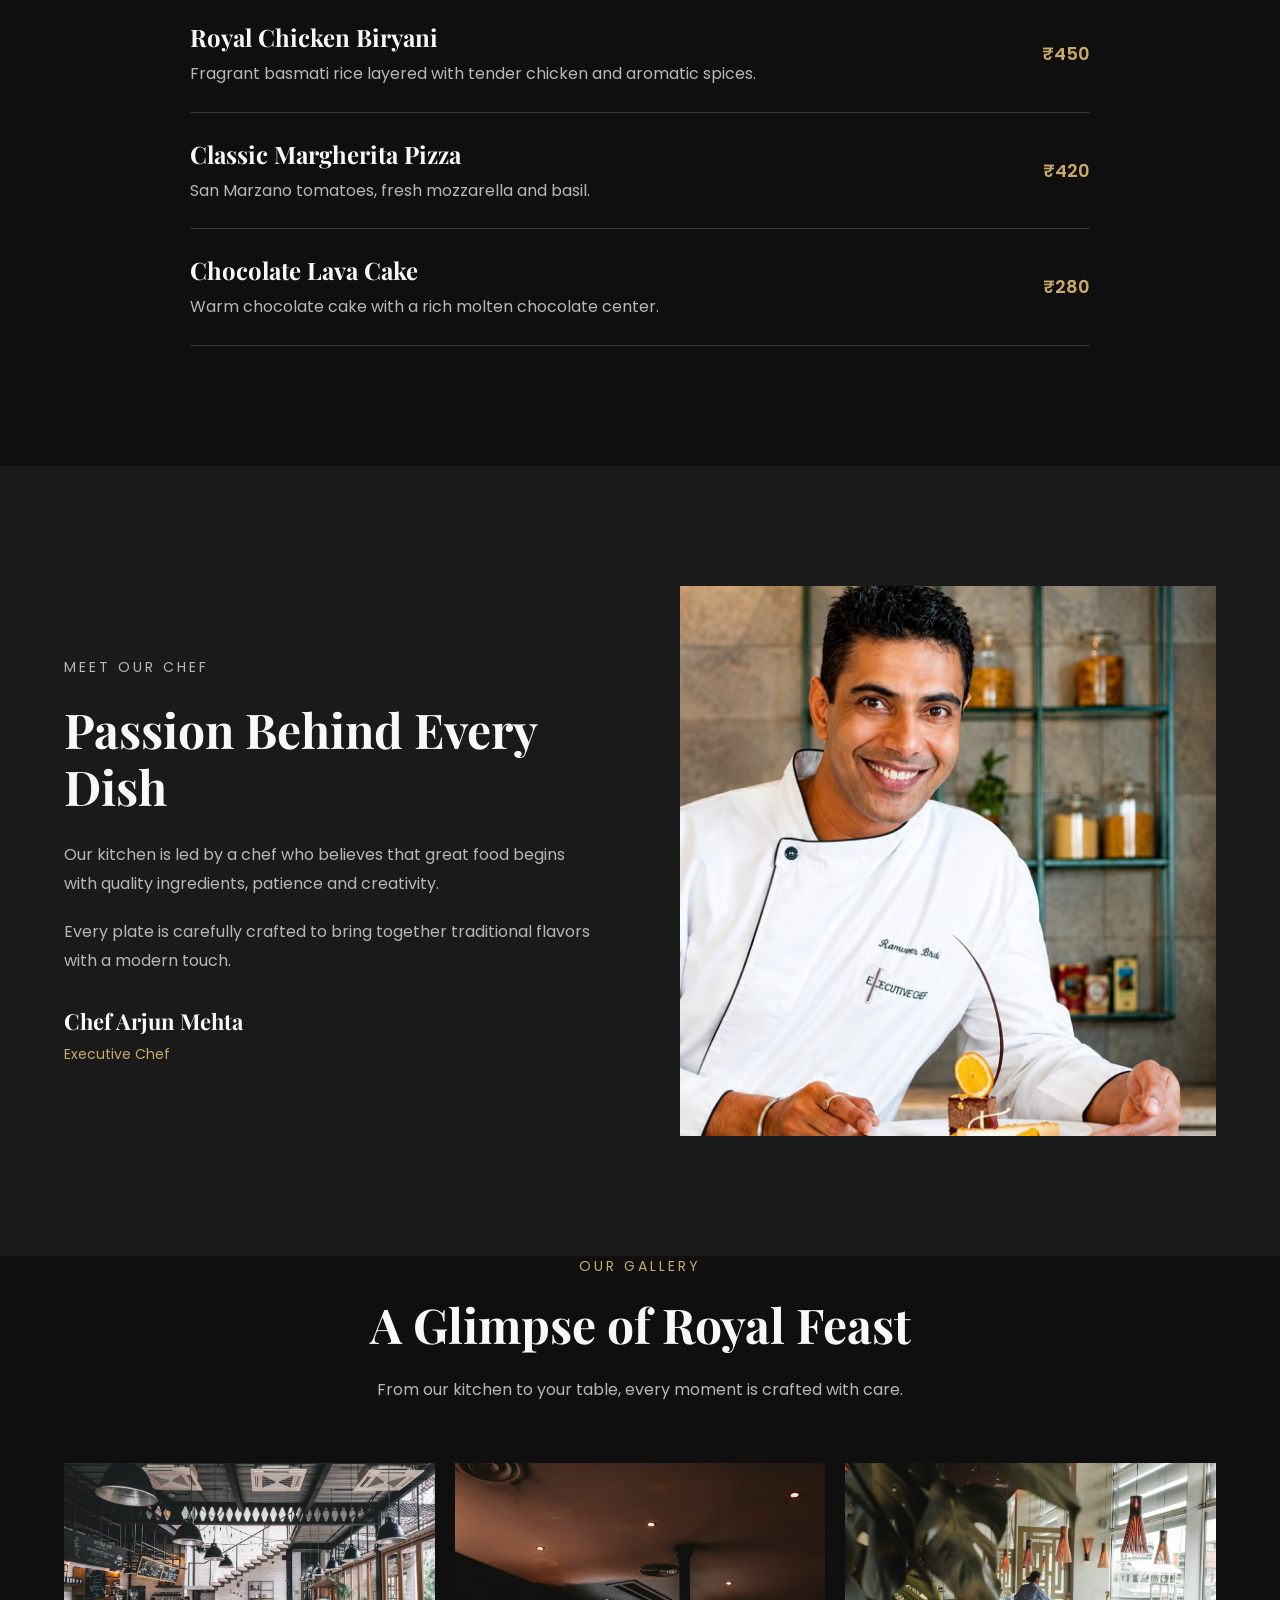
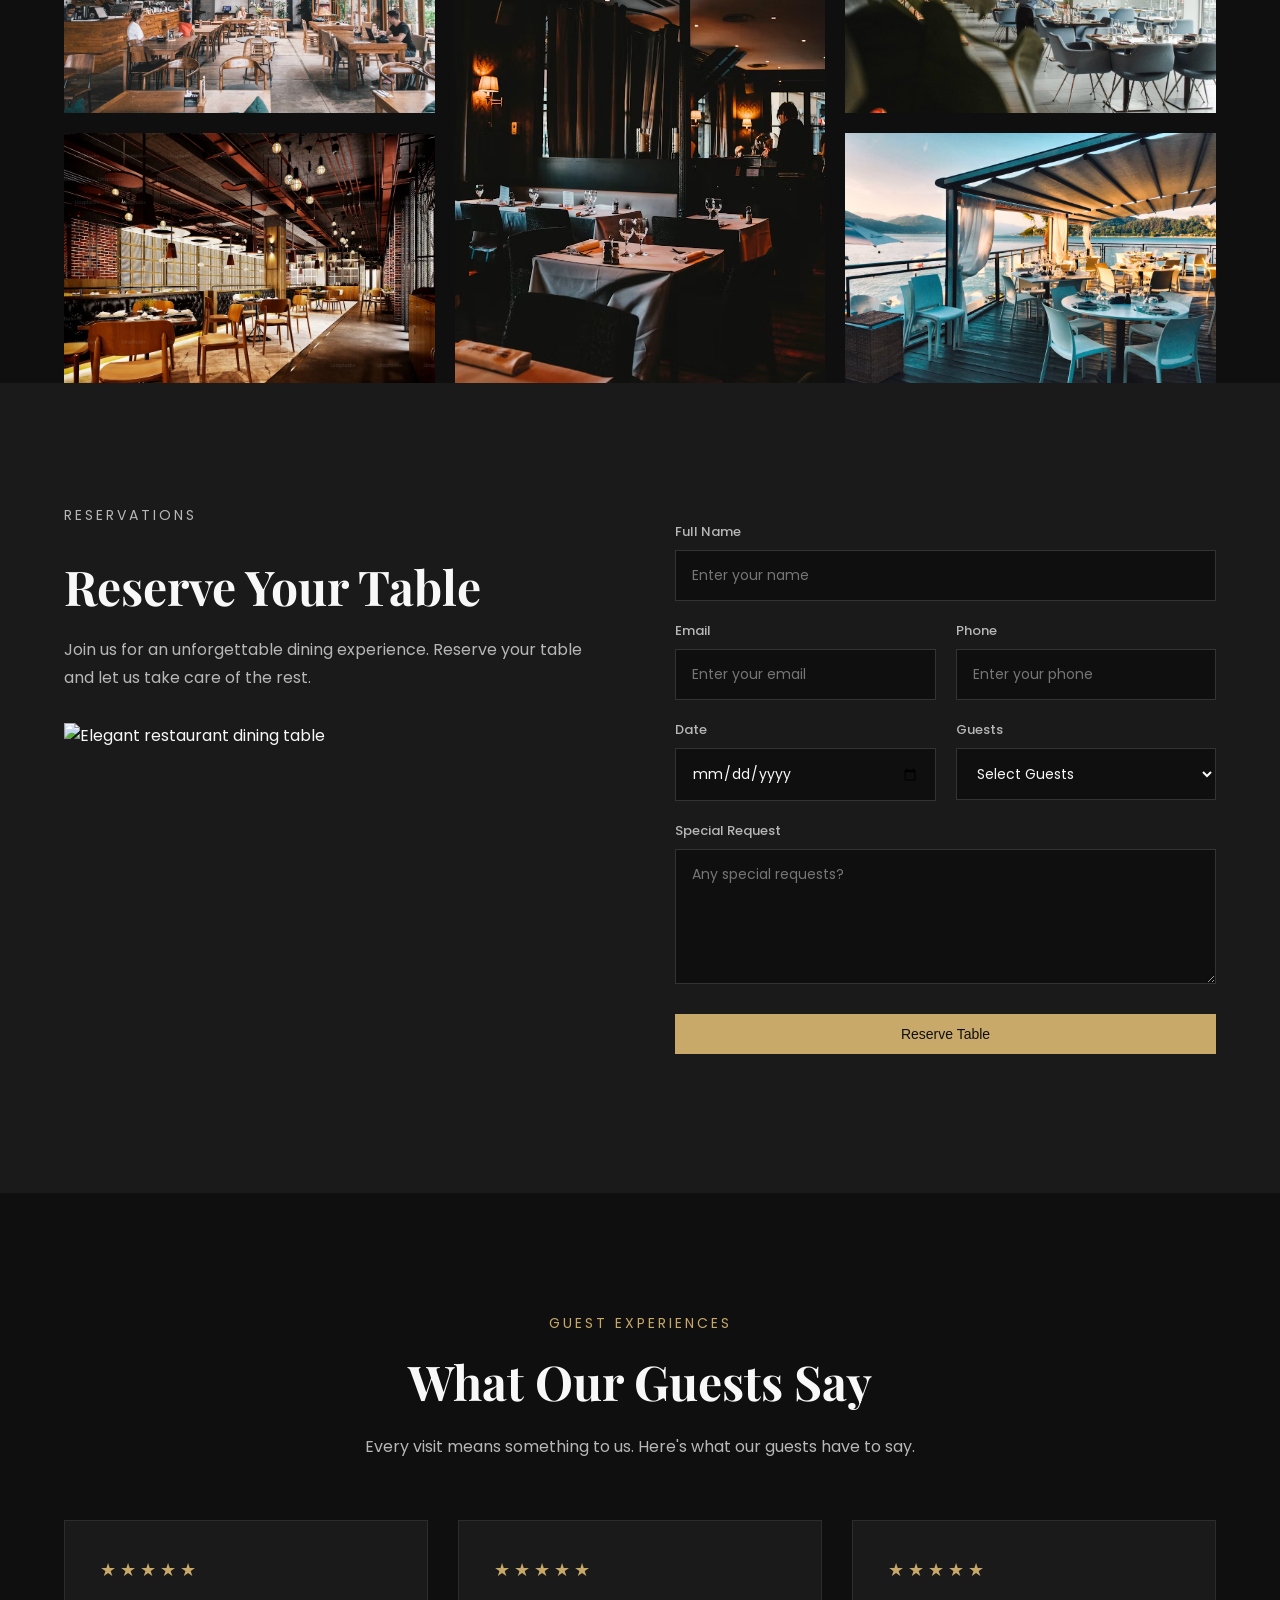
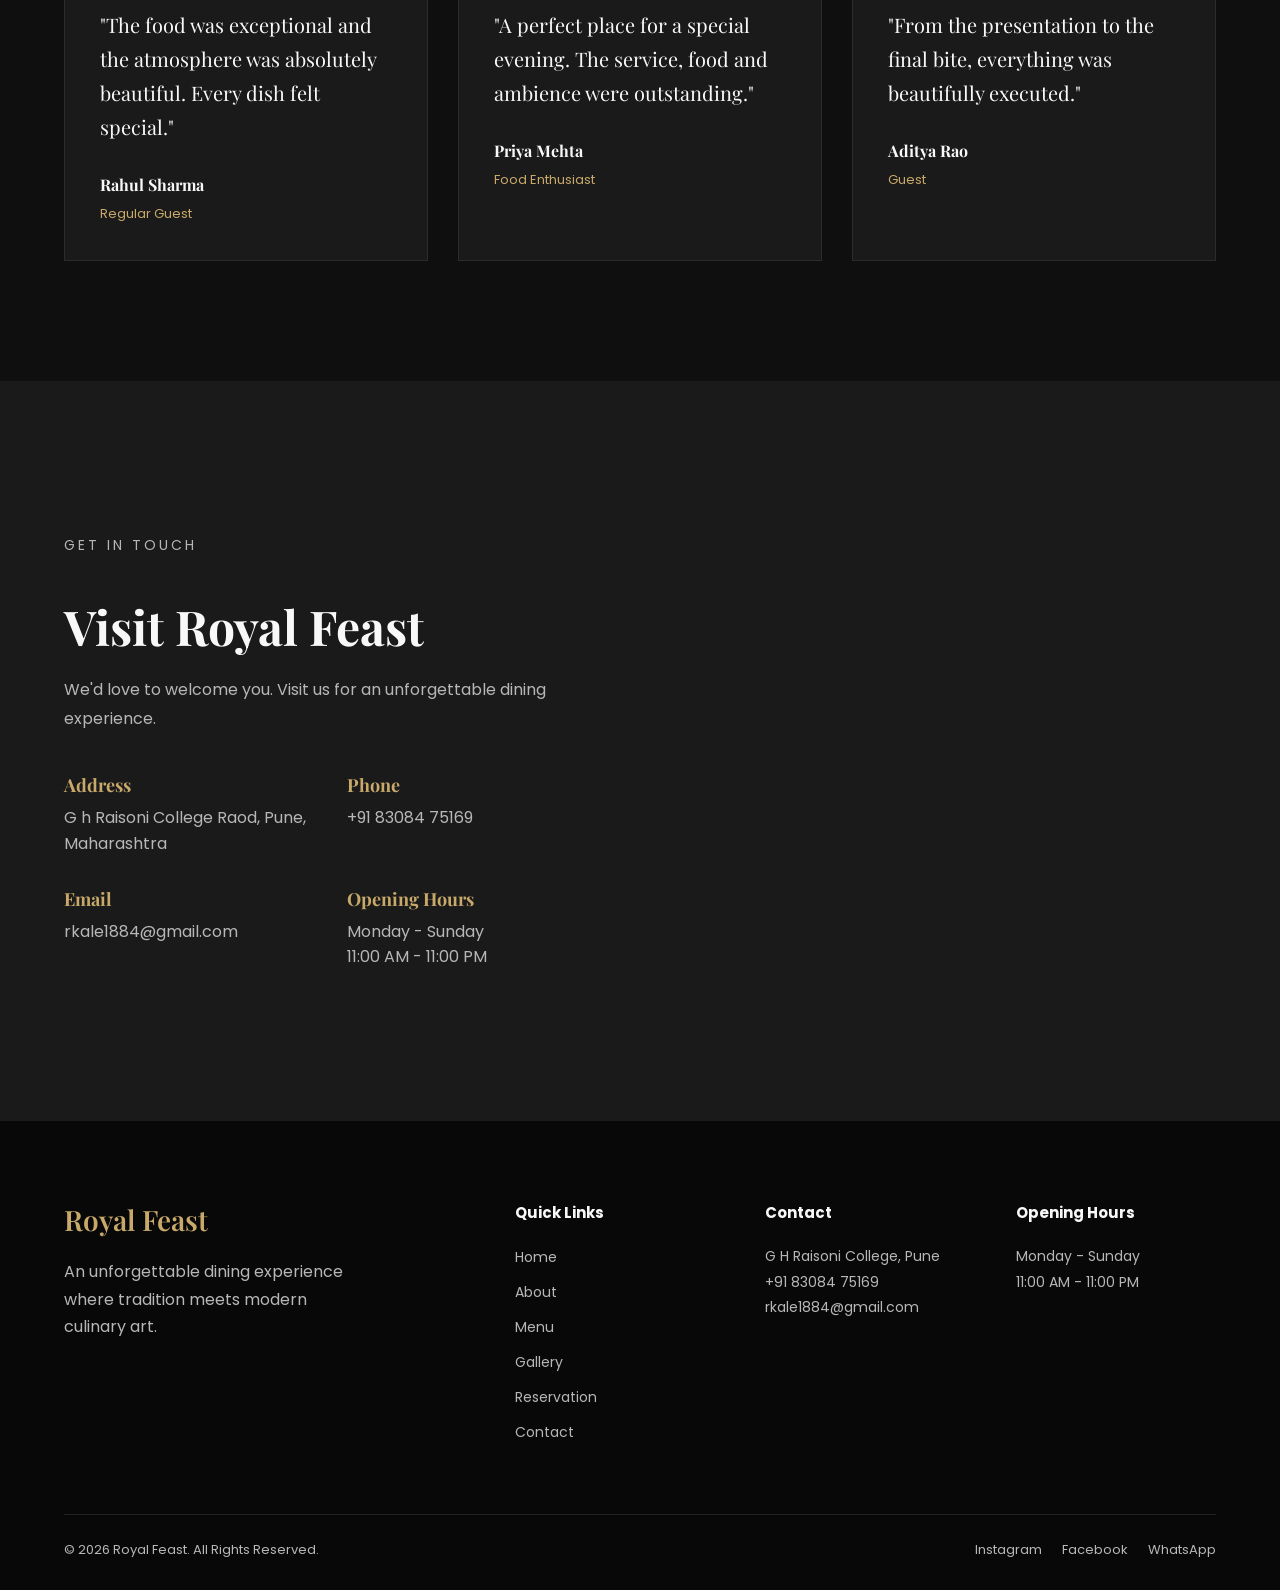
==== commit 8bce9683: "Update index.html" ====
--- a/index.html
+++ b/index.html
@@ -375,7 +375,7 @@
             </div>
 
             <div class="gallery-item">
-                <img src="restr4.jpg" alt="Restaurant interior">
+                <img src="images/restr4.jpg" alt="Restaurant interior">
             </div>
 
             <div class="gallery-item">
--- a/restraurant.css
+++ b/restraurant.css
@@ -119,7 +119,7 @@
 .hero{
     min-height: 100vh;
 
-    background-image: url("../WEB_DEV_PROJECTS/restaurant.jpg");
+    background-image: url("images/restaurant.jpg");
     background-size: cover;
     background-position: center;
 
@@ -648,4 +648,4 @@
 
 .social-links a:hover{
     color: var(--gold);
-}+}
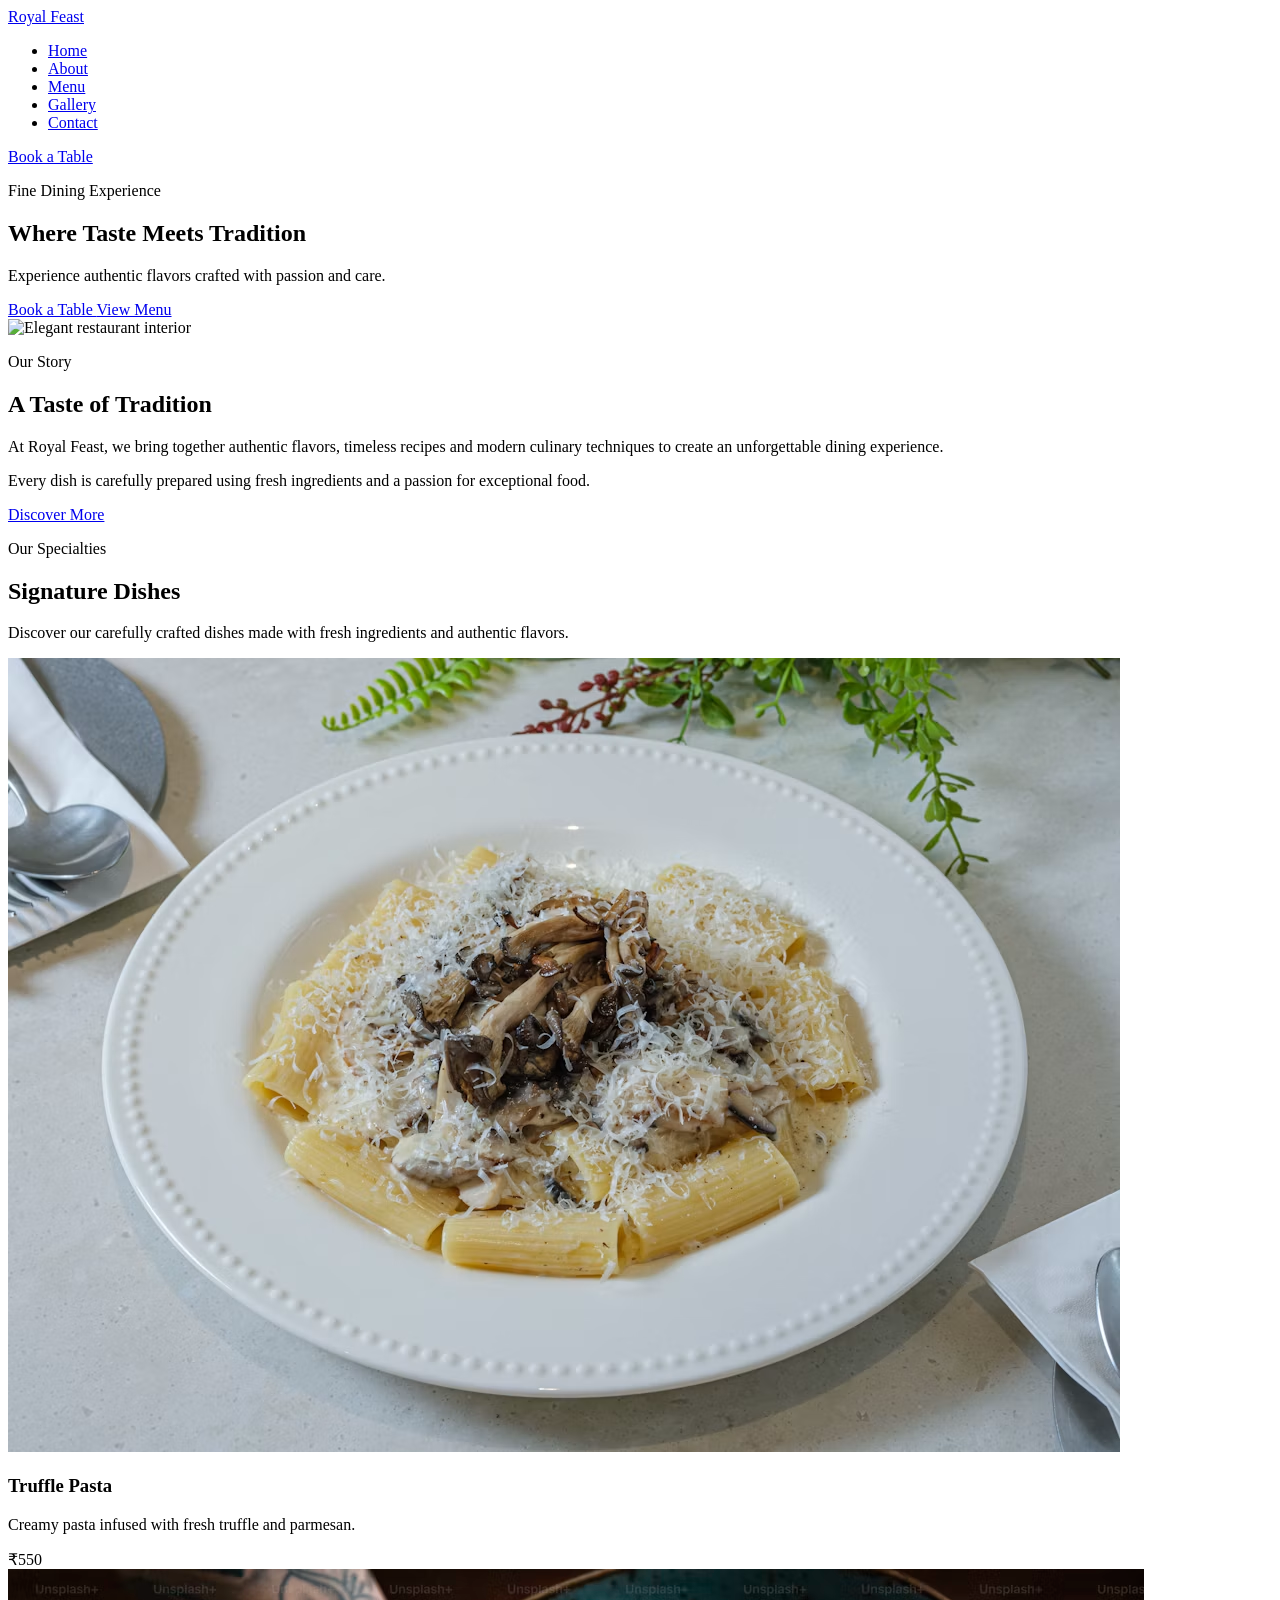
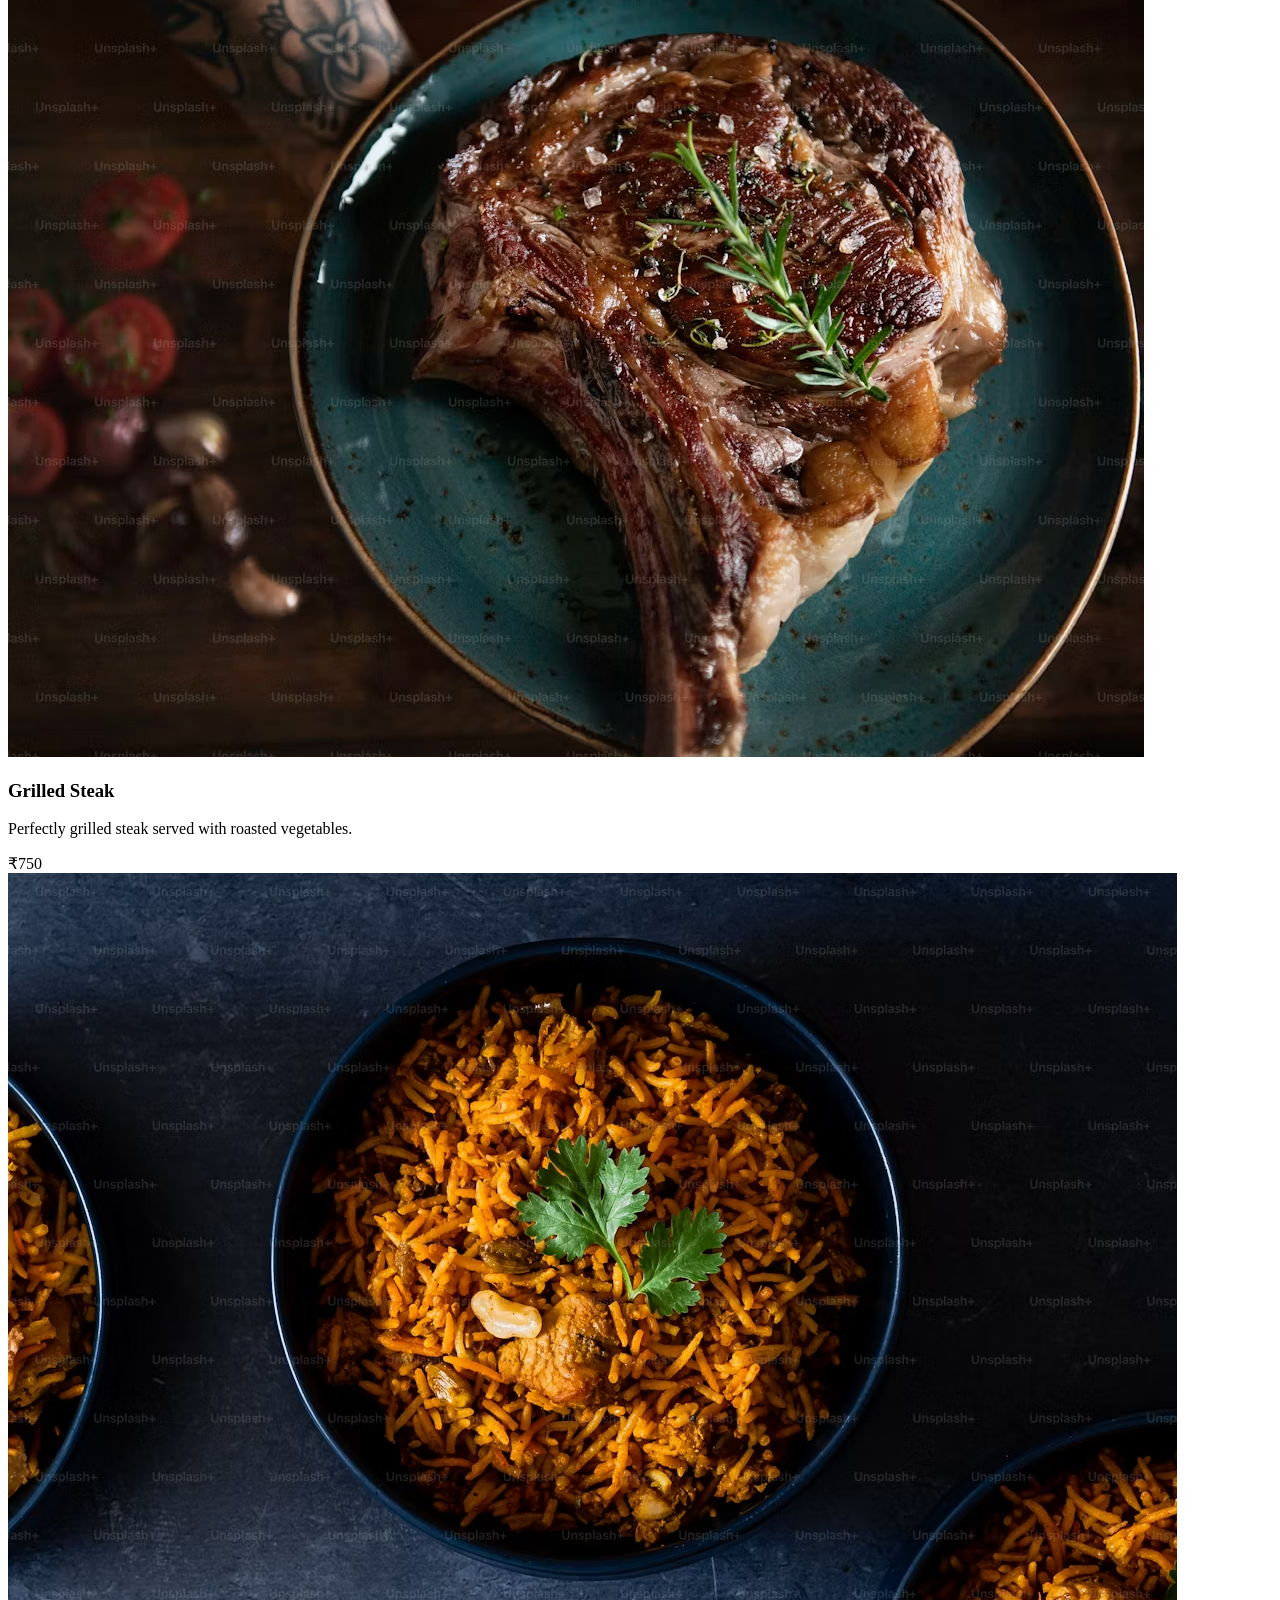
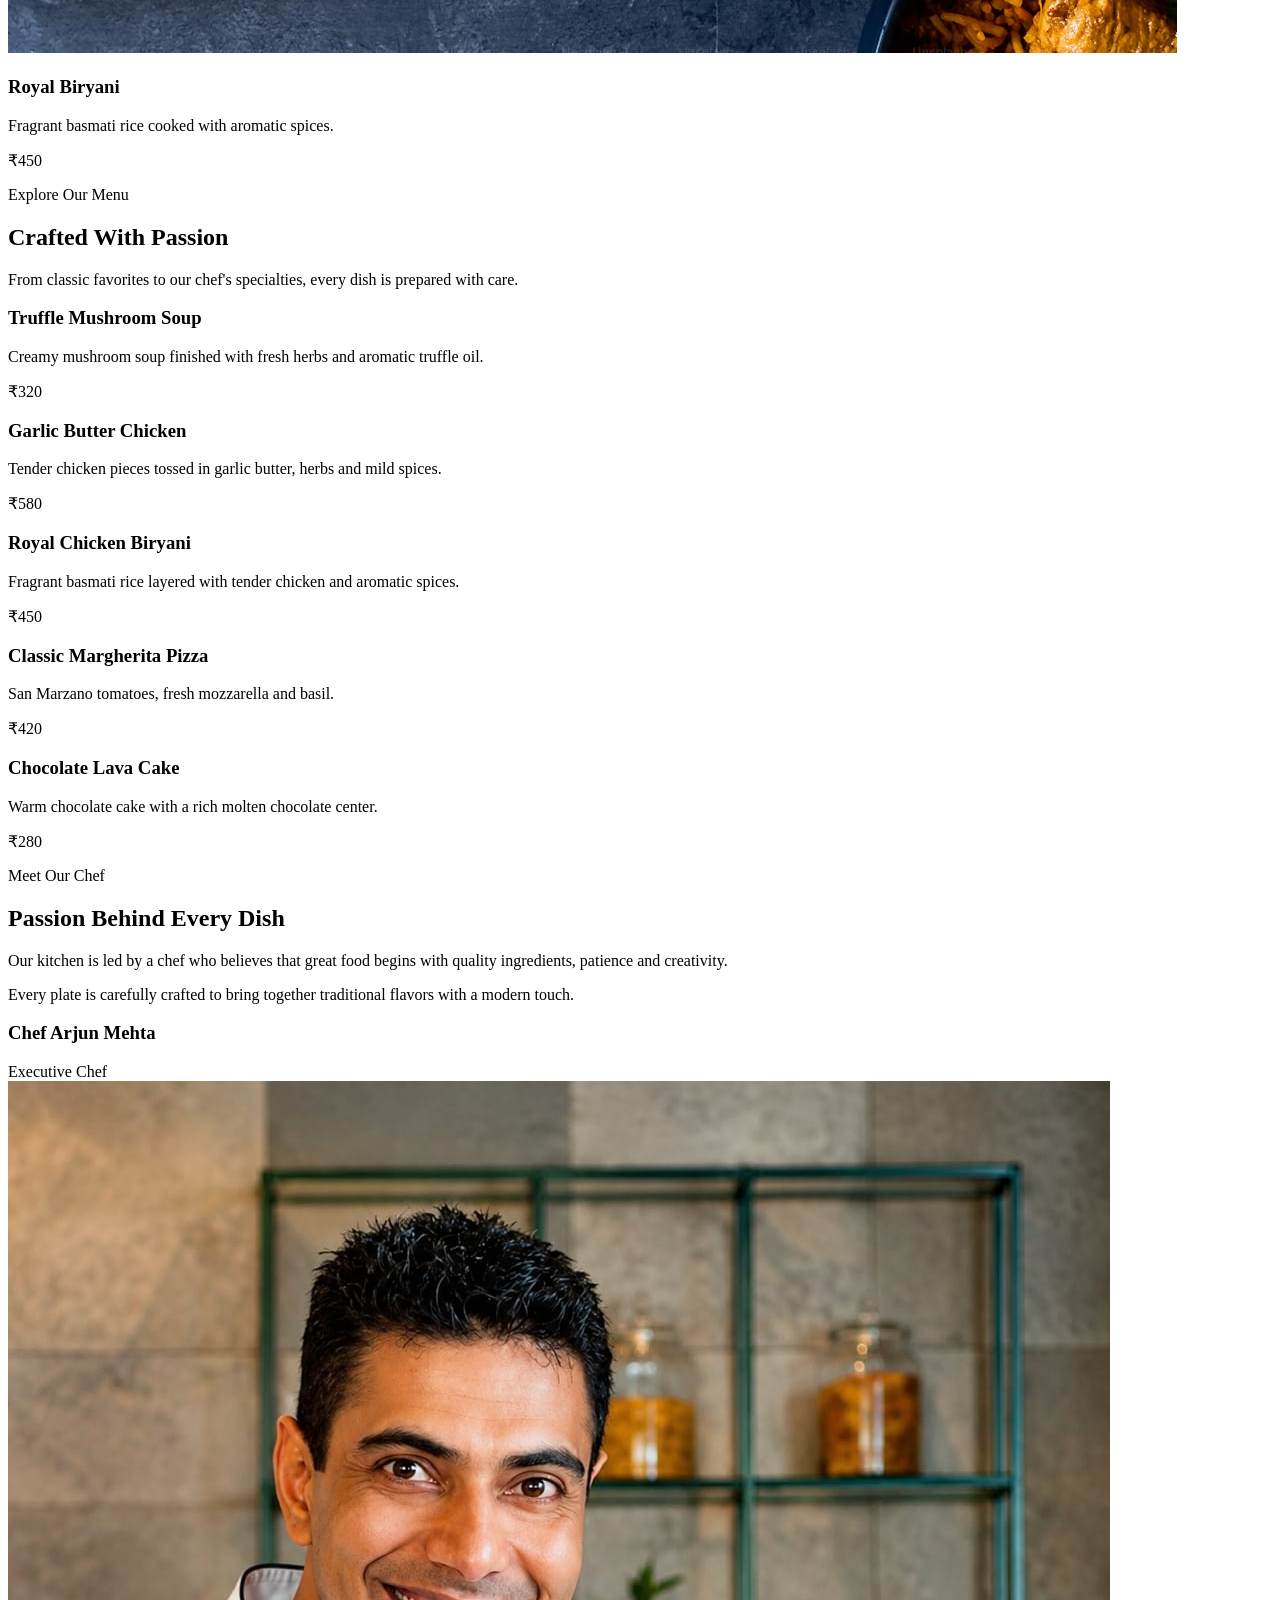
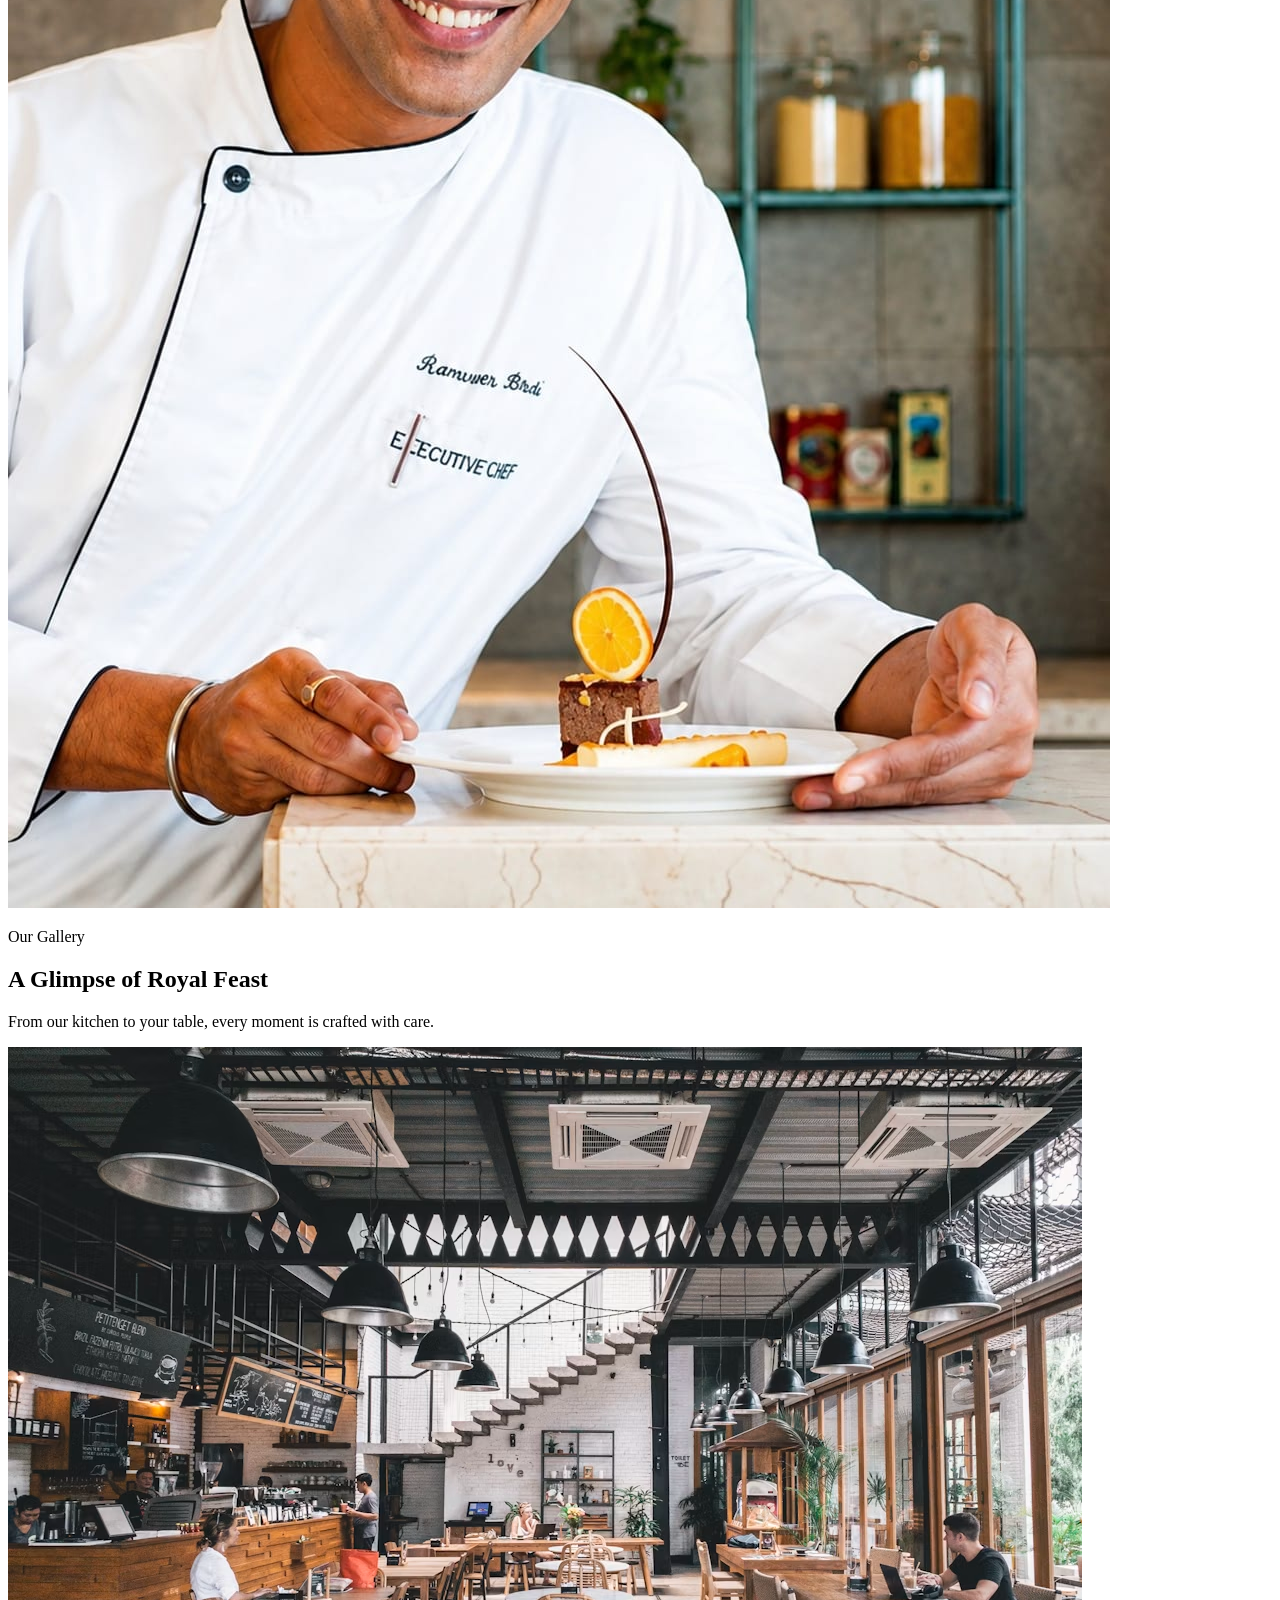
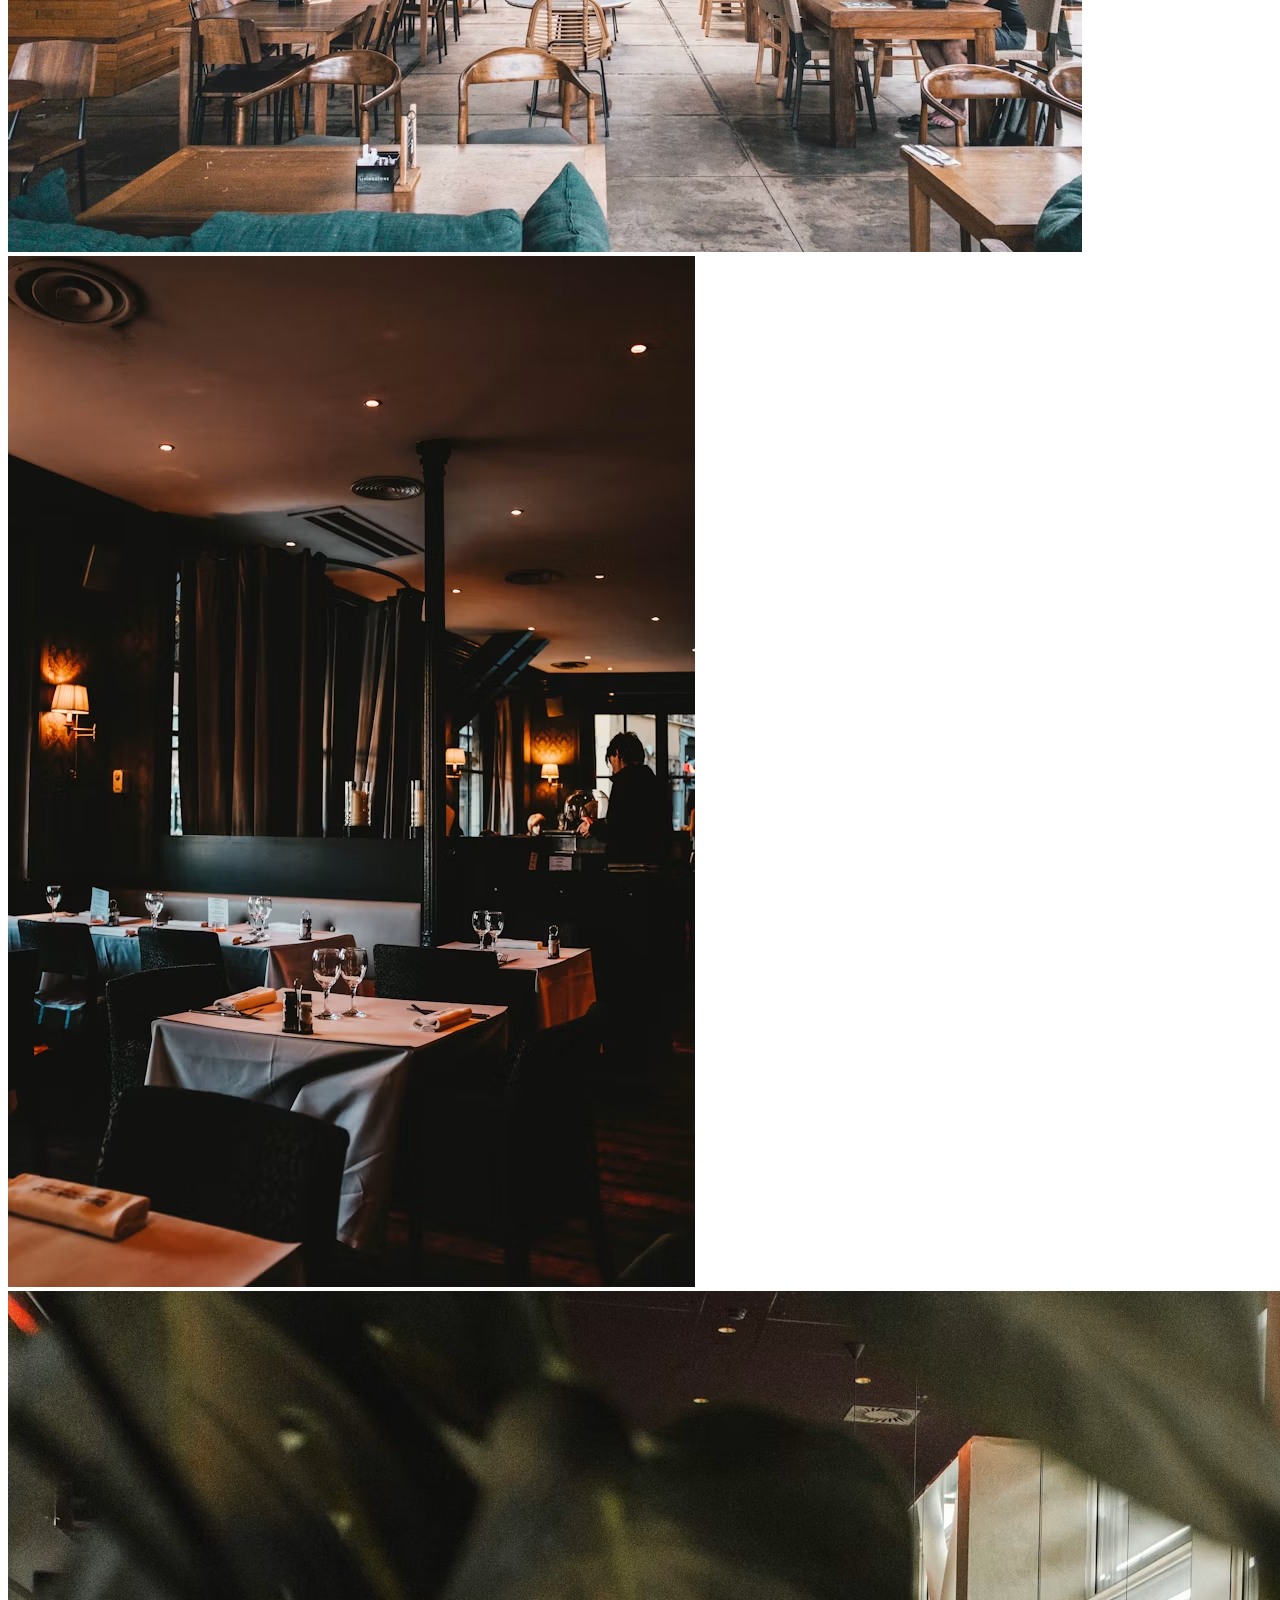
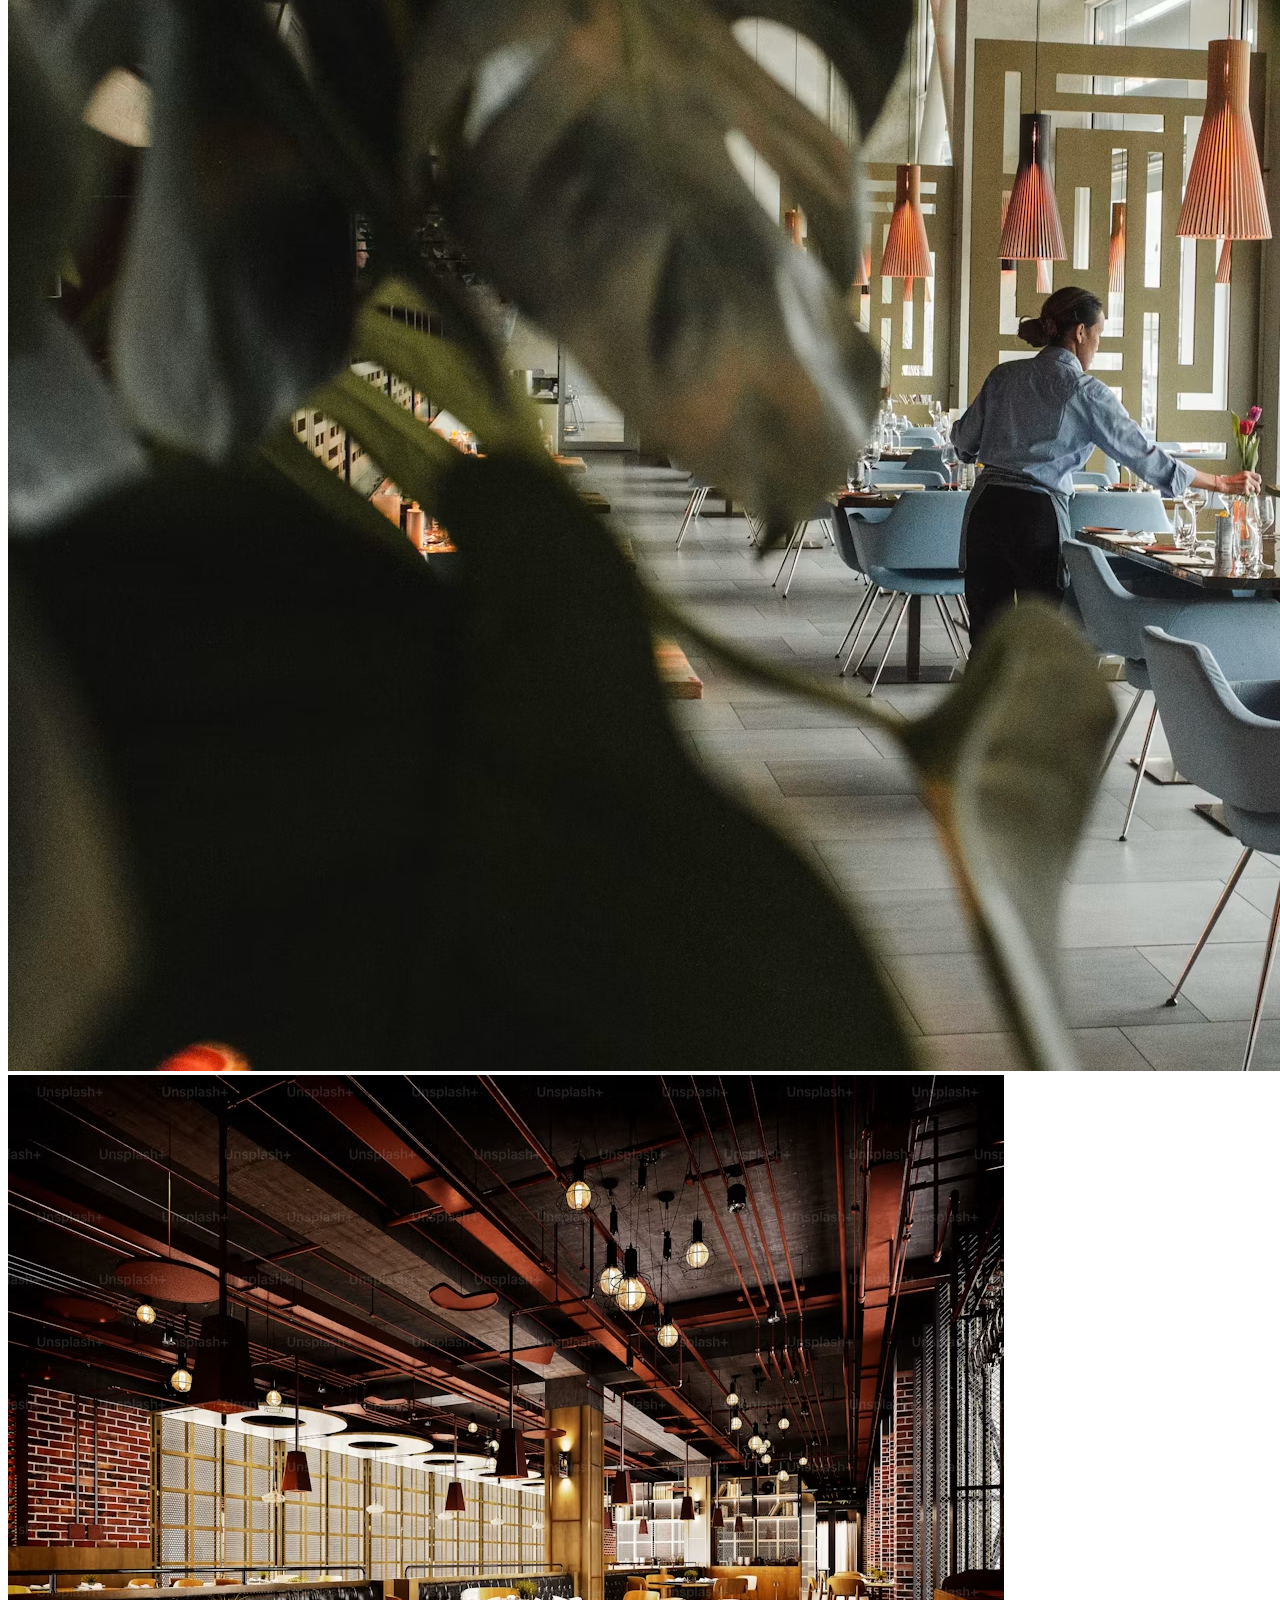
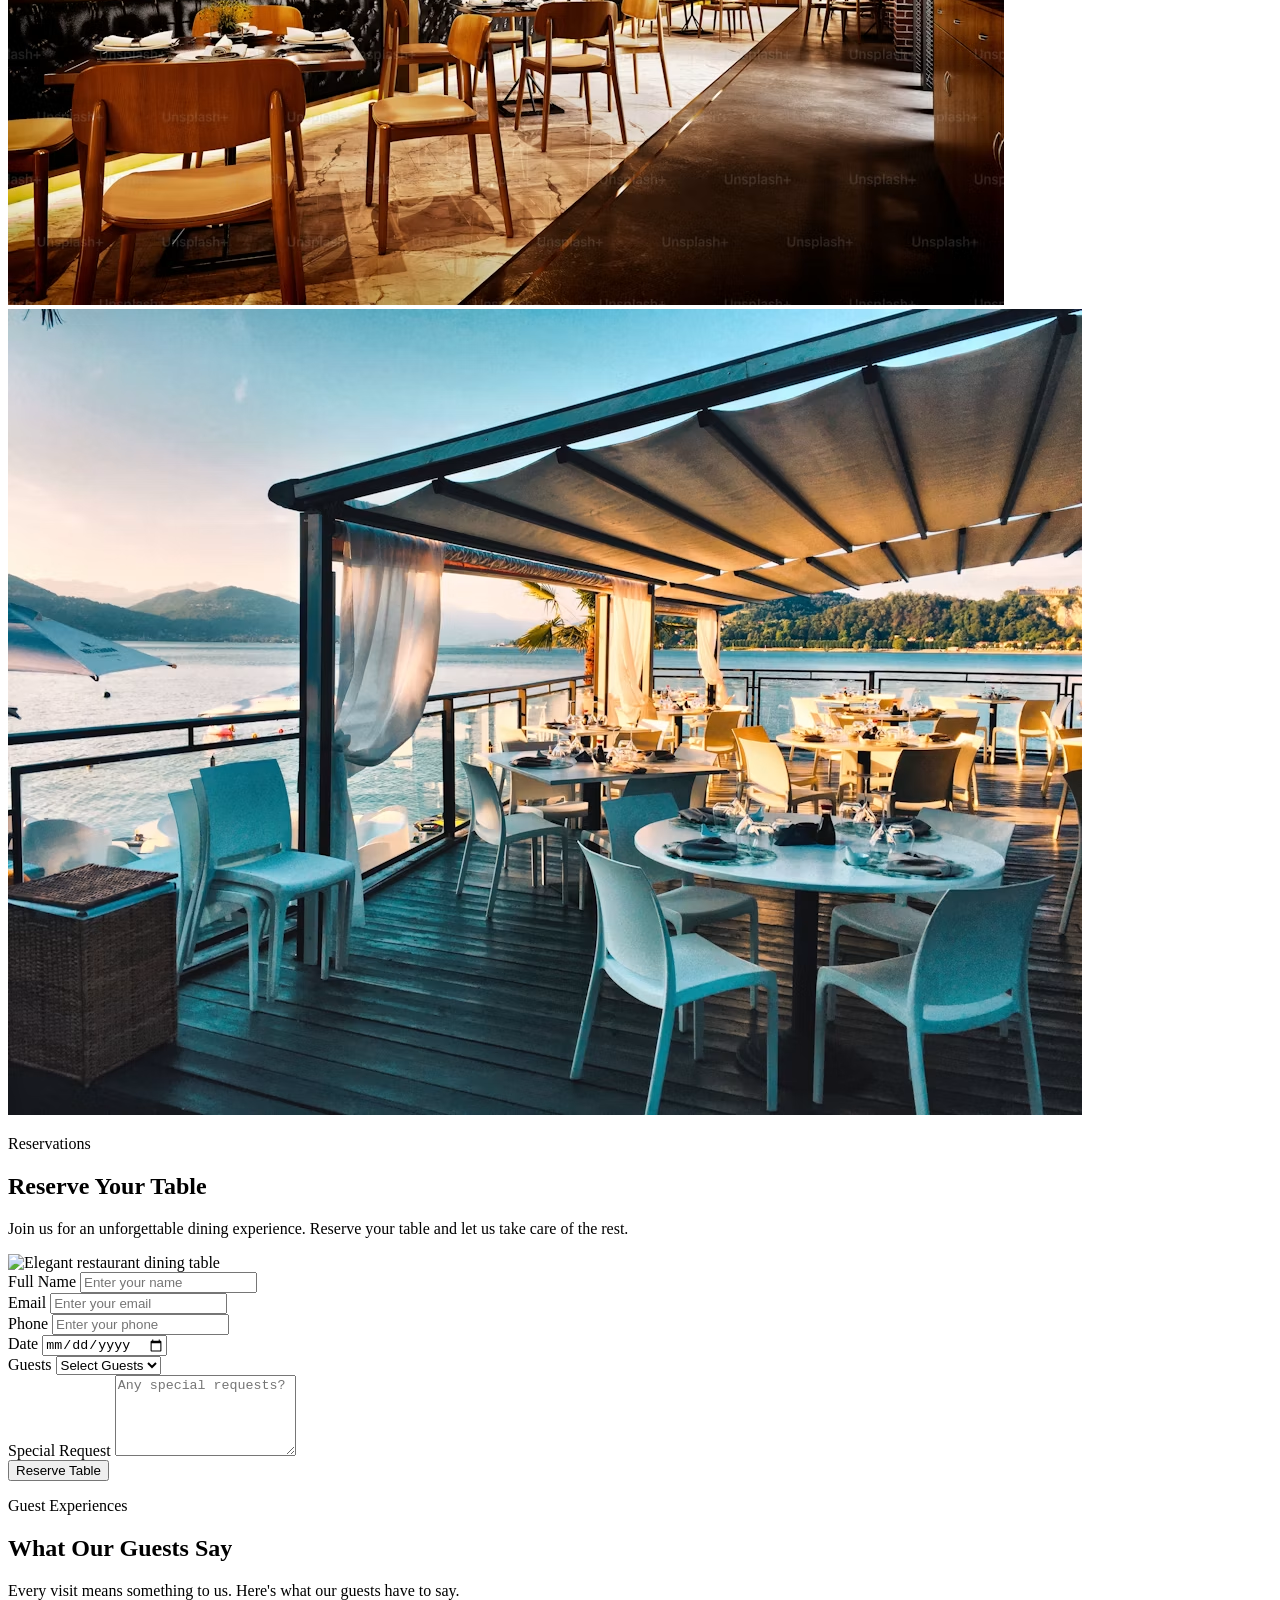
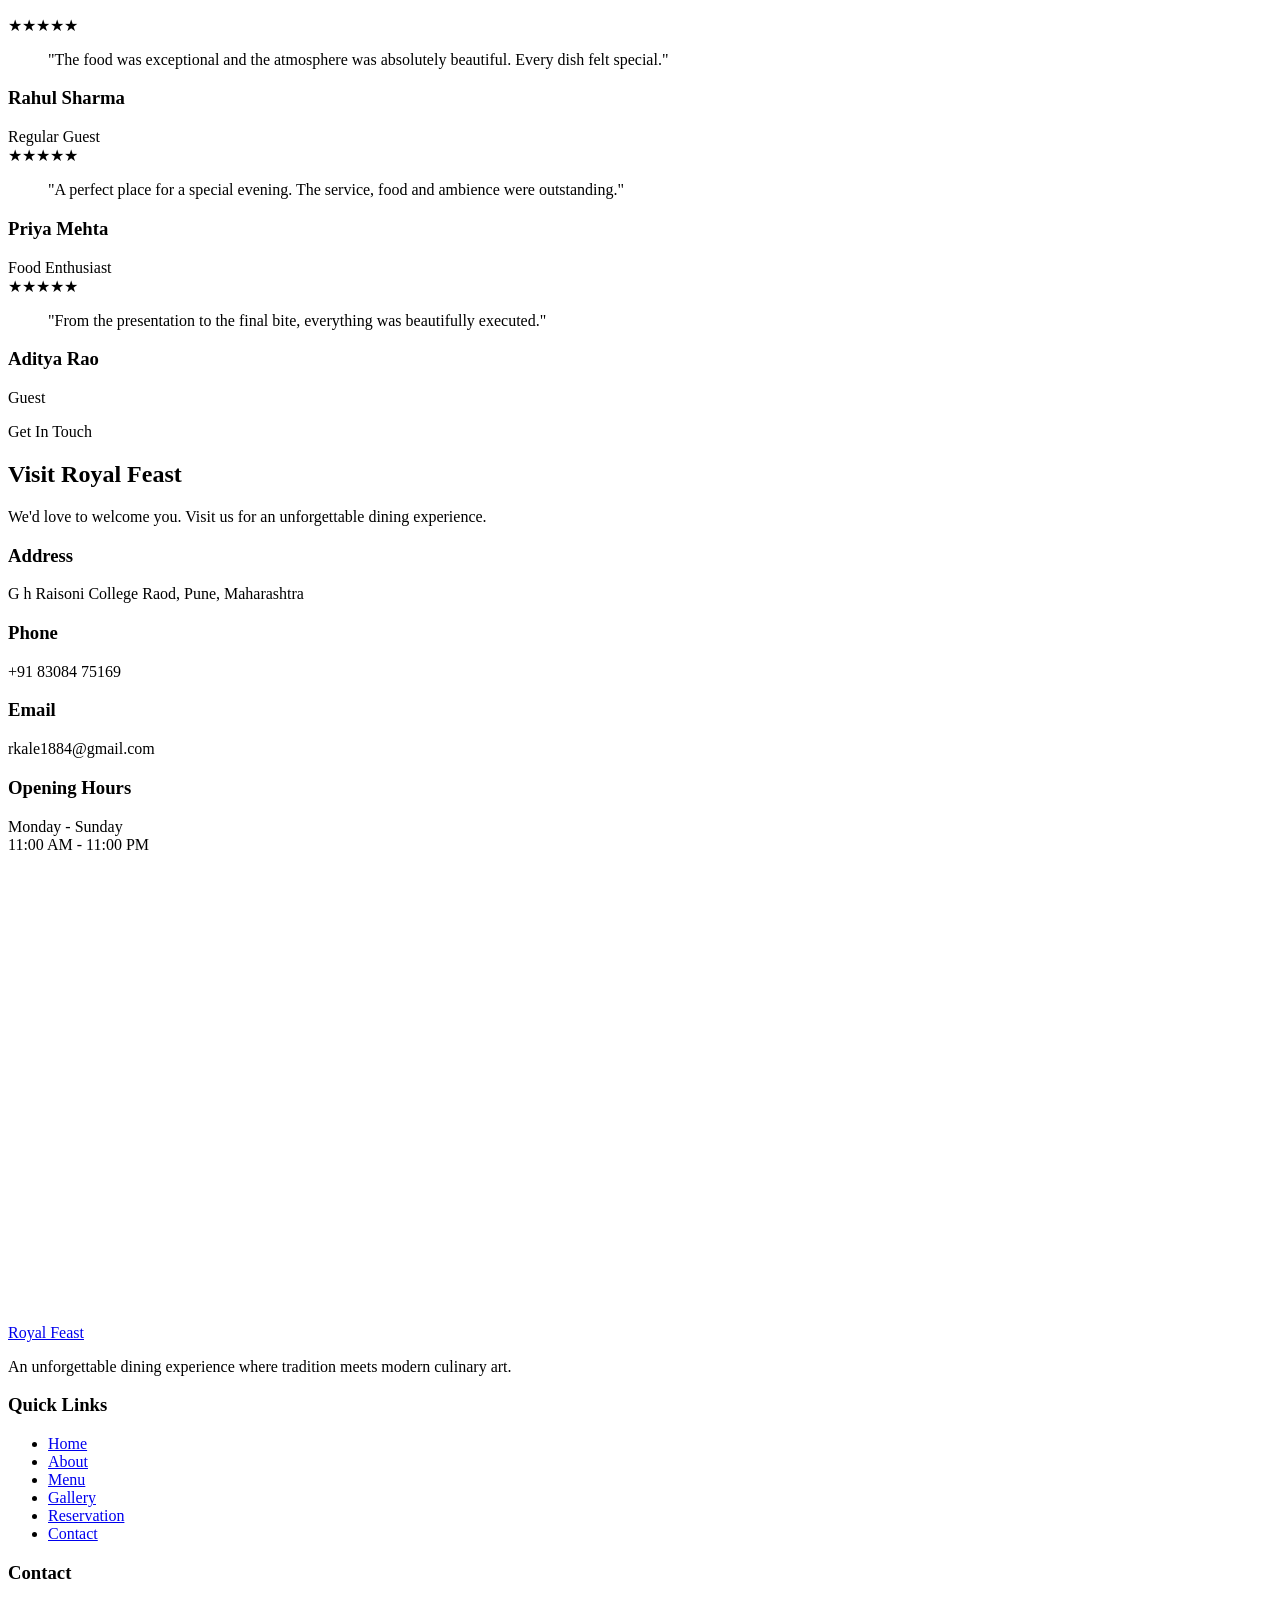
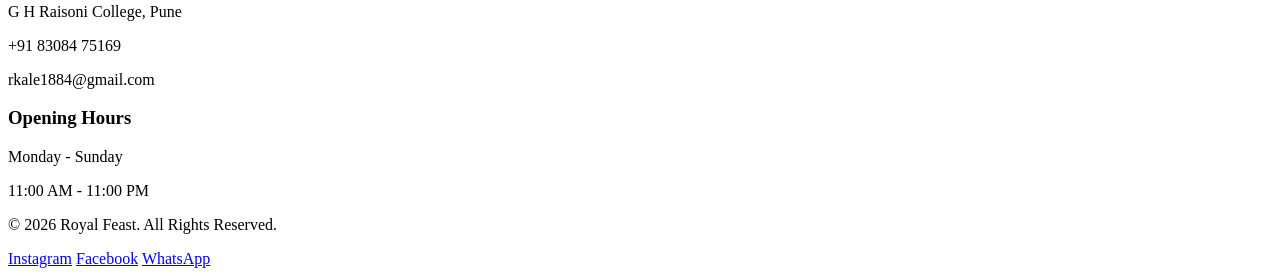
==== commit 119ade82: "Update index.html" ====
--- a/index.html
+++ b/index.html
@@ -10,7 +10,7 @@
     <link href="https://fonts.googleapis.com/css2?family=Playfair+Display:wght@400;500;600;700&family=Poppins:wght@300;400;500;600;700&display=swap" rel="stylesheet">
 
     <!-- CSS -->
-    <link rel="stylesheet" href="restraurant.css">
+    <link rel="stylesheet" href="restaurant.css">
     <link rel="stylesheet" href="responsive.css">
 
     <title>Royal Feast Restaurant</title>
@@ -77,7 +77,7 @@
         <div class="about-content">
 
             <div class="about-image">
-                <img src="images/restraurant2.jpg" alt="Elegant restaurant interior">
+                <img src="images/restaurant2.jpg" alt="Elegant restaurant interior">
             </div>
 
             <div class="about-text">
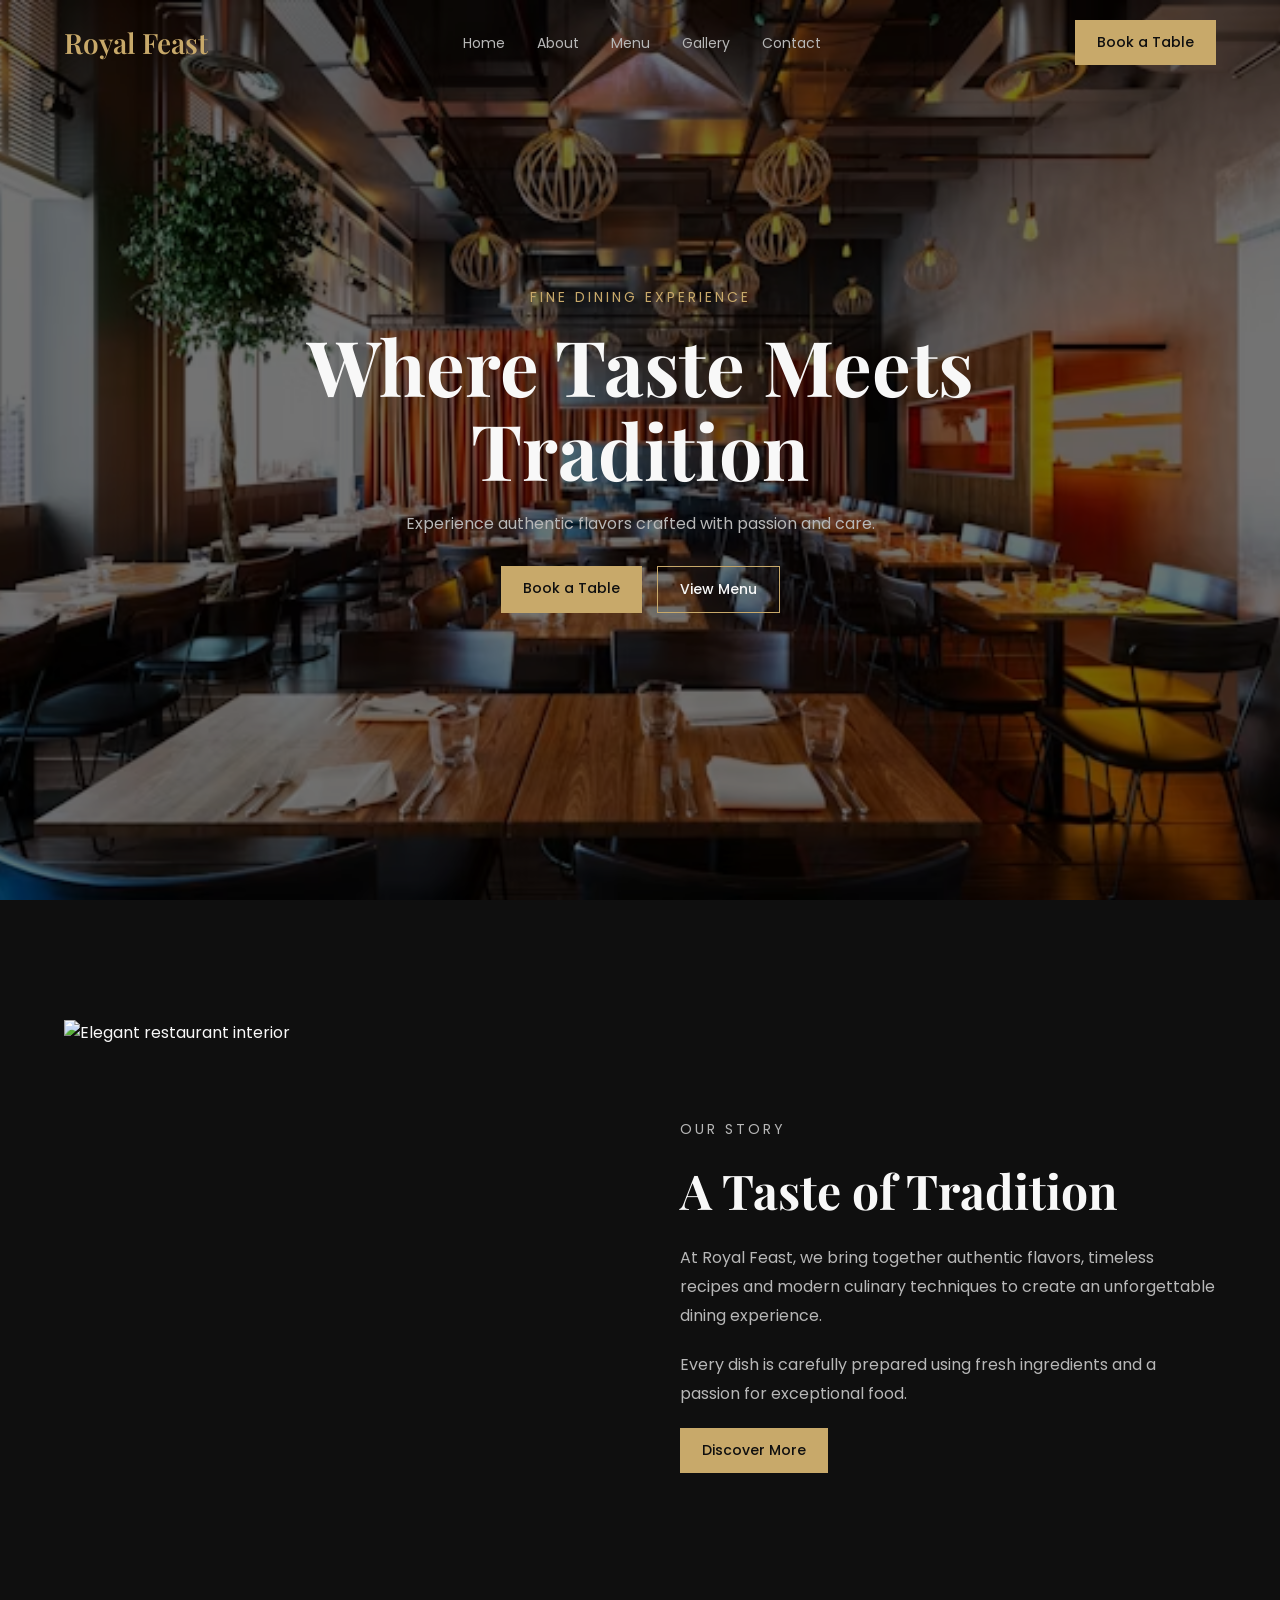
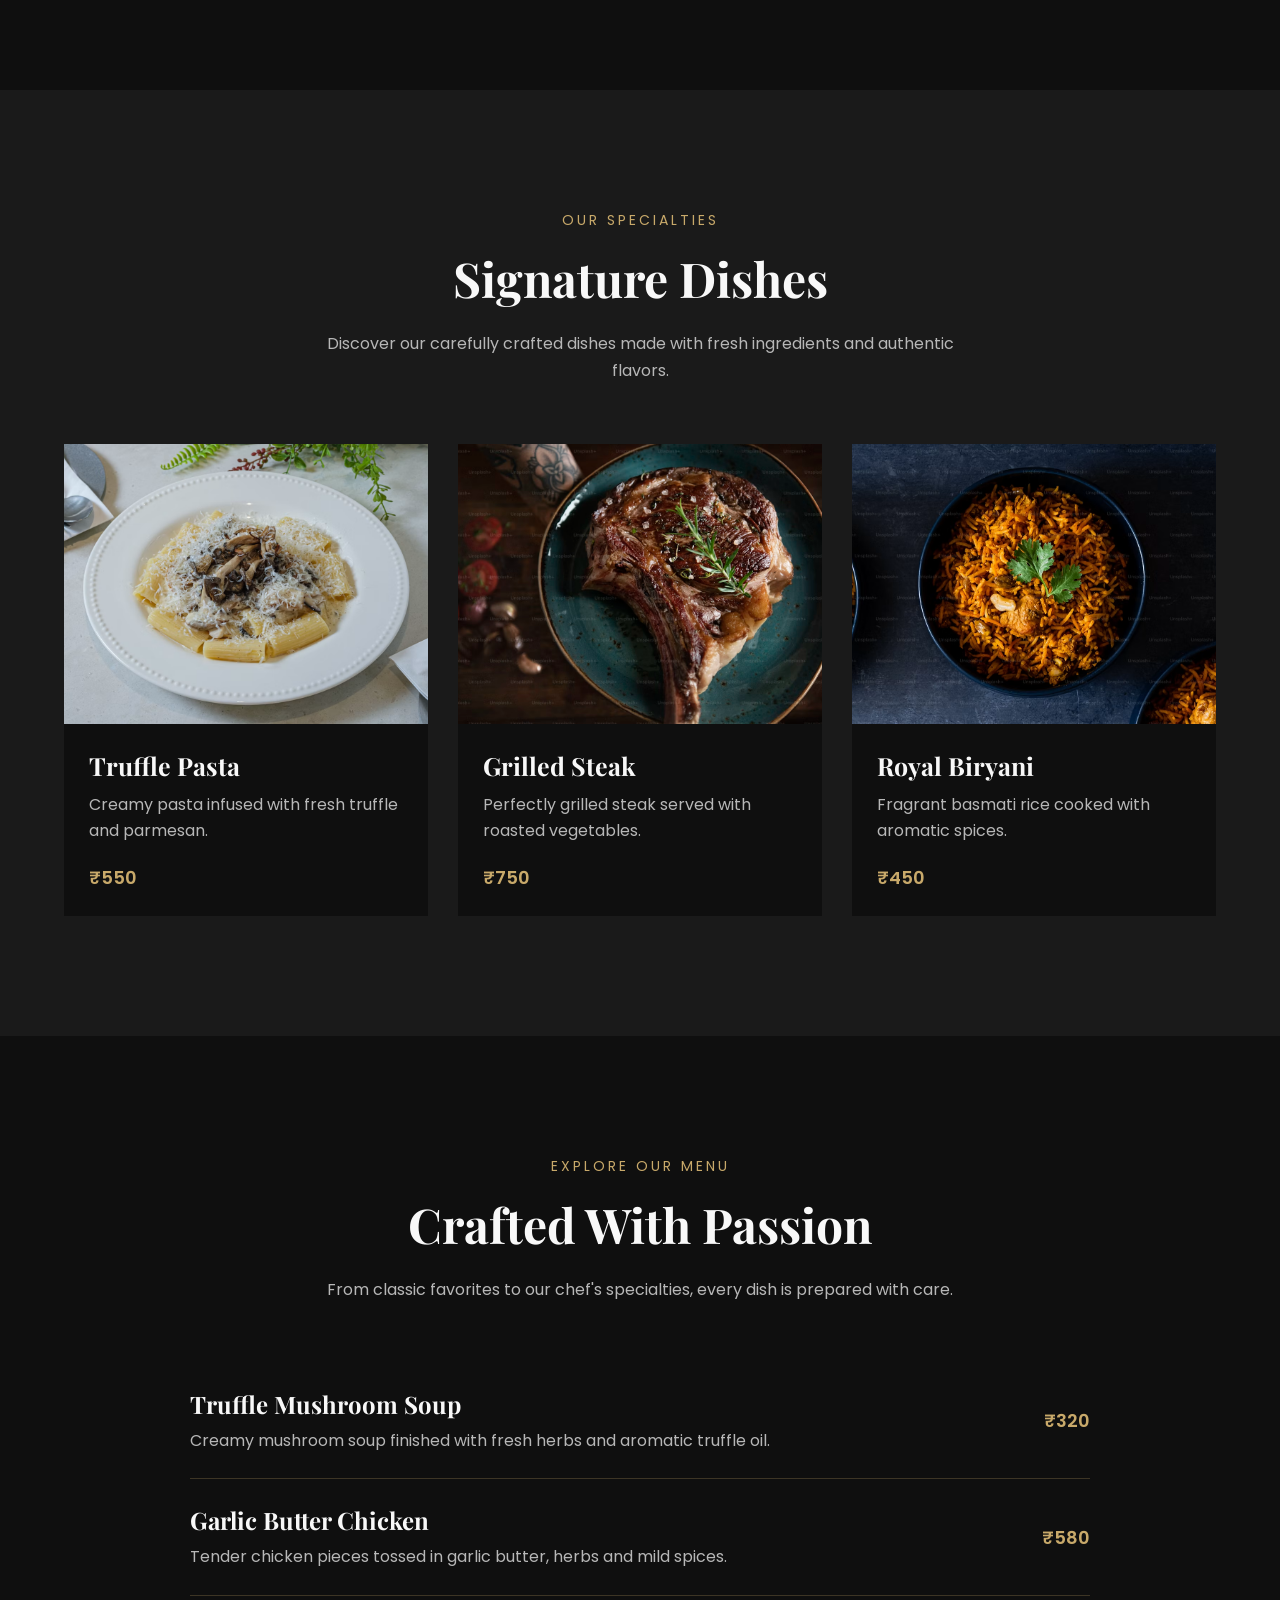
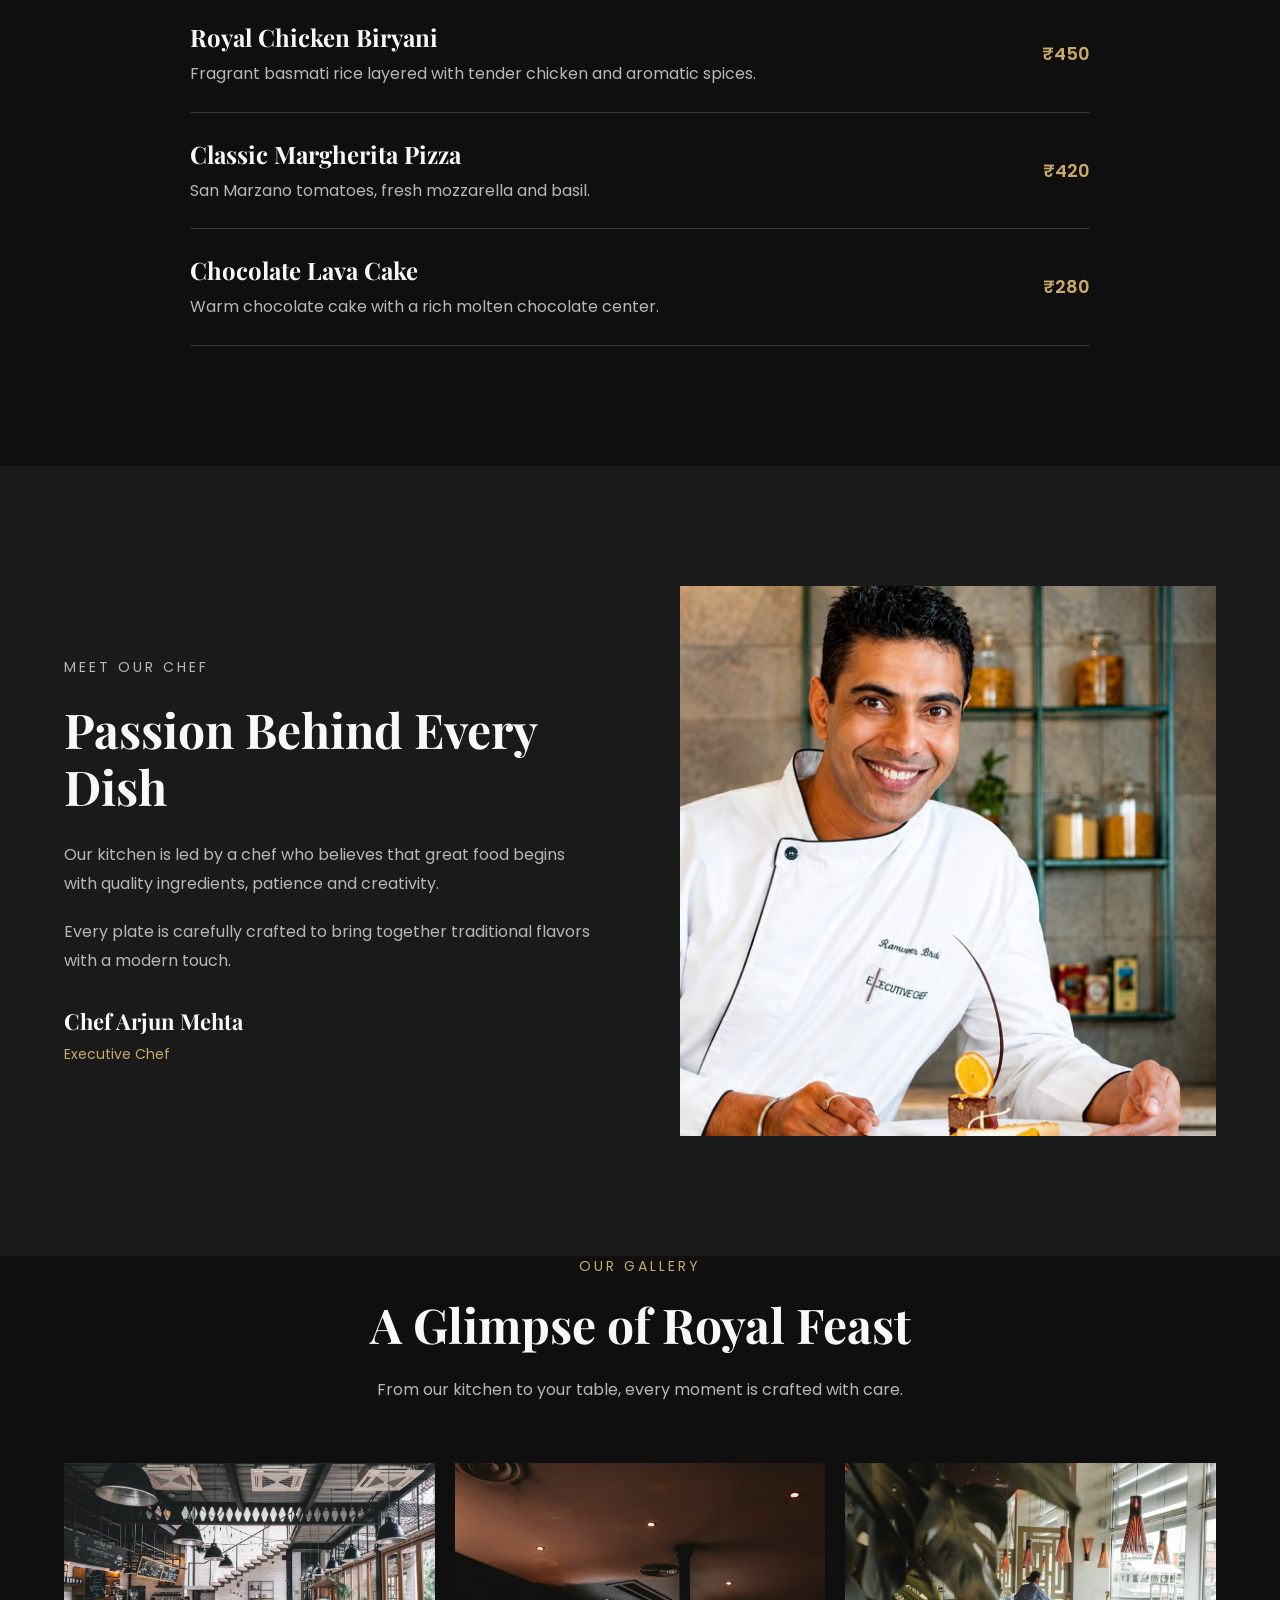
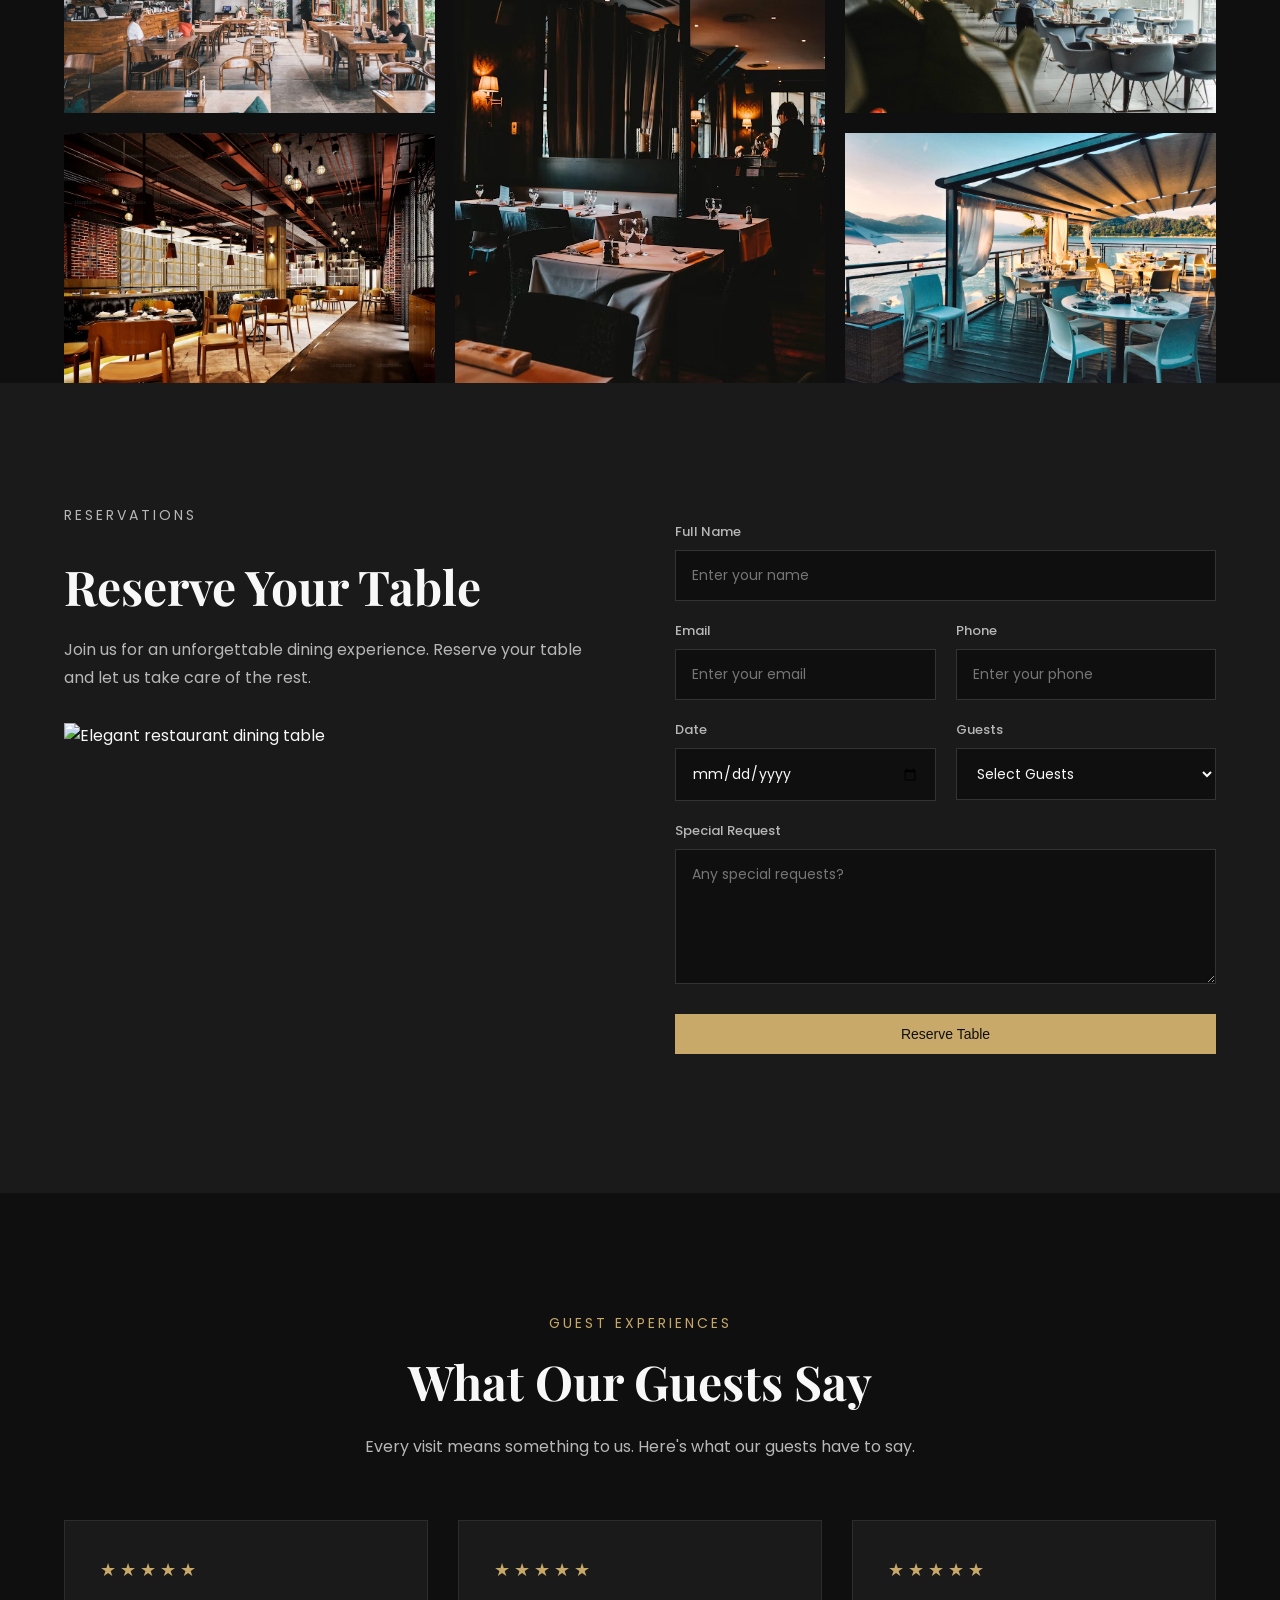
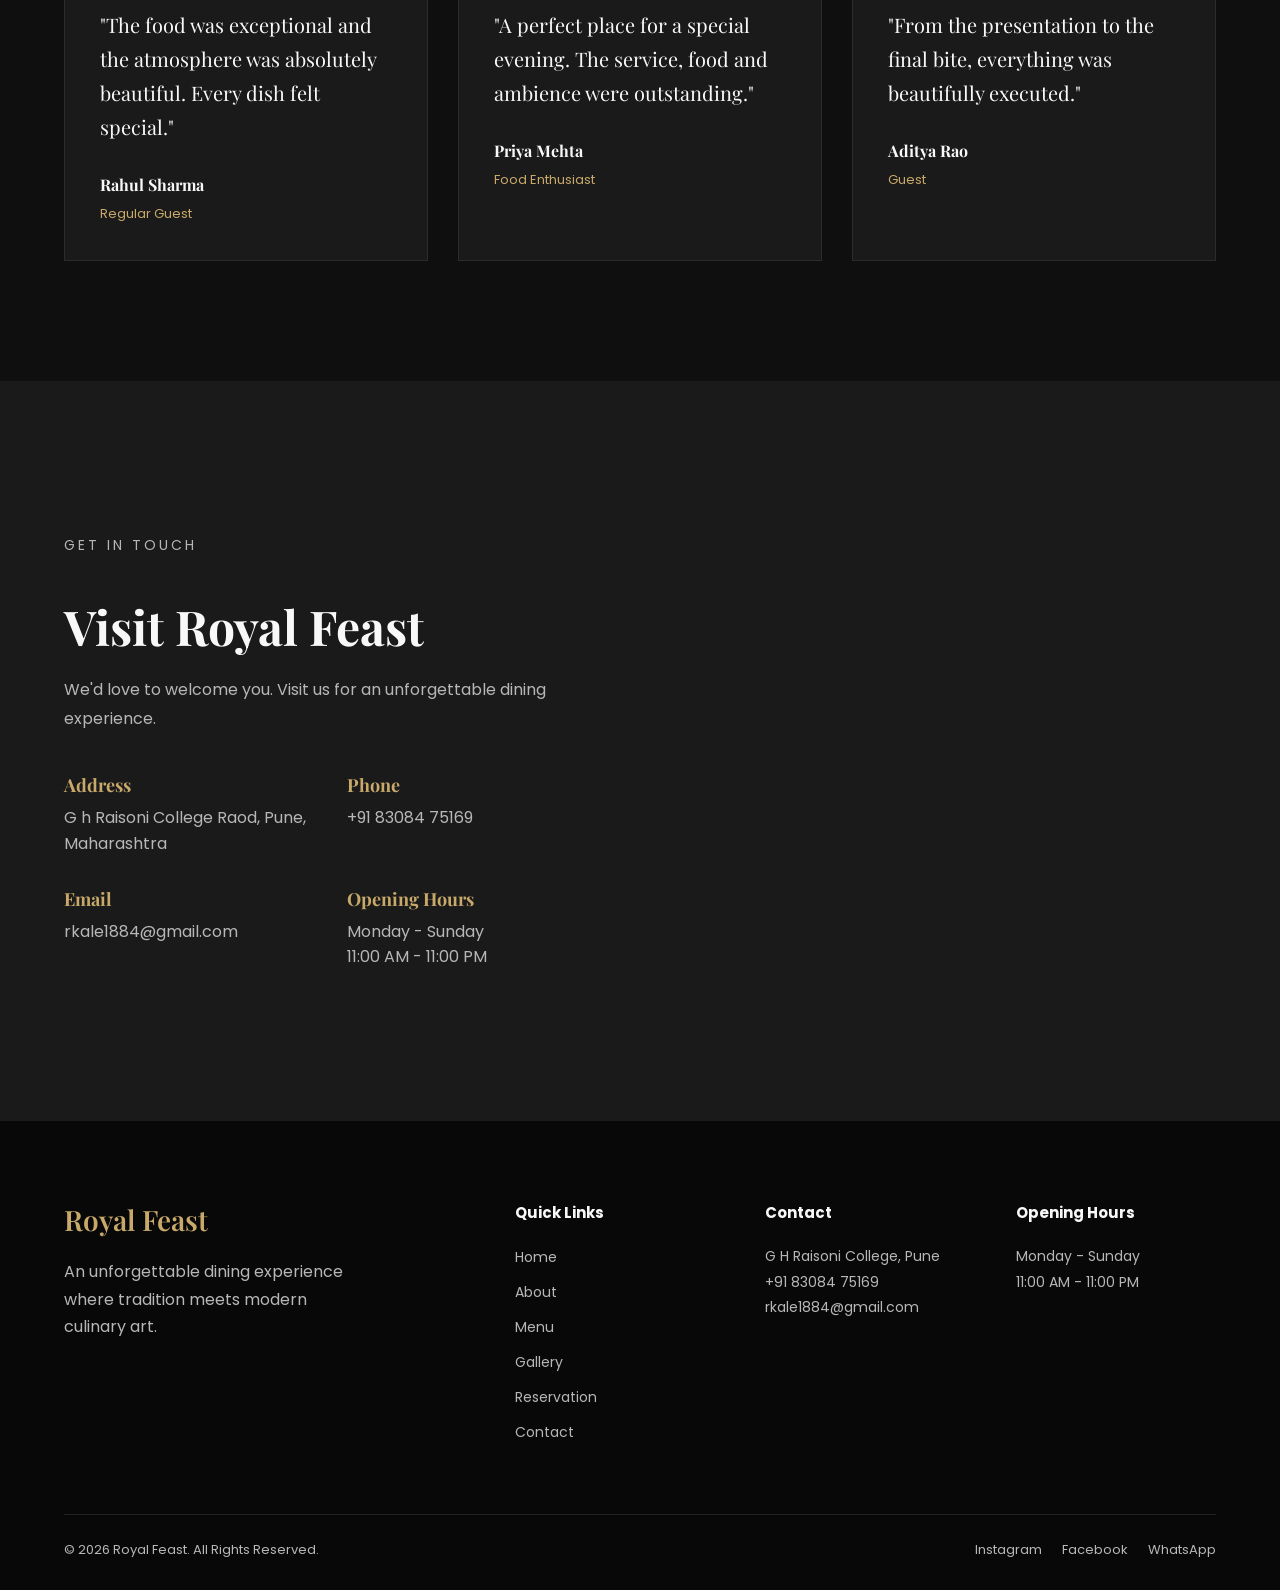
==== commit 1dbf1ec1: "Update index.html" ====
--- a/index.html
+++ b/index.html
@@ -10,7 +10,7 @@
     <link href="https://fonts.googleapis.com/css2?family=Playfair+Display:wght@400;500;600;700&family=Poppins:wght@300;400;500;600;700&display=swap" rel="stylesheet">
 
     <!-- CSS -->
-    <link rel="stylesheet" href="restaurant.css">
+    <link rel="stylesheet" href="restraurant.css">
     <link rel="stylesheet" href="responsive.css">
 
     <title>Royal Feast Restaurant</title>
--- a/restraurant.css
+++ b/restraurant.css
@@ -0,0 +1,651 @@
+*{
+    margin : 0;
+    padding : 0;
+    box-sizing : border-box;
+
+}
+html{
+    scroll-behavior:smooth;
+}
+:root{
+
+    --bg:#0F0F0F;
+    --bg-light:#1A1A1A;
+
+    --gold:#C8A96A;
+
+    --white:#F8F8F8;
+
+    --gray:#B7B7B7;
+
+}
+body{
+
+    font-family:"Poppins",sans-serif;
+
+    background:var(--bg);
+
+    color:var(--white);
+
+}
+img{
+
+    width:100%;
+
+    display:block;
+
+}
+a{
+
+    text-decoration:none;
+
+    color:inherit;
+
+}
+ul{
+
+    list-style:none;
+
+}
+.container{
+
+    width:90%;
+
+    max-width:1200px;
+
+    margin:auto;
+
+}
+h1,
+h2,
+h3,
+h4{
+
+    font-family:"Playfair Display",serif;
+
+}
+.header{
+    position: fixed;
+    top: 0;
+    left: 0;
+    width: 100%;
+    z-index: 1000;
+    padding: 20px 0;
+}
+.navbar{
+    display: flex;
+    justify-content: space-between;
+    align-items: center;
+}
+.logo{
+    font-family: "Playfair Display", serif;
+    font-size: 28px;
+    font-weight: 600;
+    color: var(--gold);
+}
+.nav-links{
+    display: flex;
+    align-items: center;
+    gap: 32px;
+}
+.nav-links a{
+    font-size: 14px;
+    font-weight: 400;
+    color: var(--gray);
+    transition: color 0.3s ease;
+}
+.nav-links a:hover{
+    color: var(--gold);
+}
+.btn{
+    display: inline-block;
+    padding: 12px 22px;
+    font-size: 14px;
+    font-weight: 500;
+    transition: all 0.3s ease;
+}
+
+.btn-primary{
+    background: var(--gold);
+    color: var(--bg);
+}
+.btn-primary:hover{
+    background: var(--white);
+}
+/* =========================
+   HERO SECTION
+========================= */
+
+.hero{
+    min-height: 100vh;
+
+    background-image: url("images/restaurant.jpg");
+    background-size: cover;
+    background-position: center;
+
+    display: flex;
+    align-items: center;
+    justify-content: center;
+
+    position: relative;
+}
+
+
+/* Dark Overlay */
+
+.hero-overlay{
+    position: absolute;
+    inset: 0;
+
+    background: rgba(0, 0, 0, 0.55);
+}
+
+
+/* Hero Content */
+
+.hero-content{
+    position: relative;
+    z-index: 1;
+
+    max-width: 750px;
+    margin: 0 auto;
+
+    text-align: center;
+}
+
+
+/* Subtitle */
+
+.hero-subtitle{
+    color: var(--gold);
+
+    font-size: 14px;
+    letter-spacing: 3px;
+    text-transform: uppercase;
+
+    margin-bottom: 15px;
+}
+
+
+/* Main Heading */
+
+.hero h1{
+    font-size: clamp(45px, 6vw, 80px);
+
+    line-height: 1.1;
+
+    margin-bottom: 20px;
+}
+
+
+/* Description */
+
+.hero-description{
+    max-width: 600px;
+
+    margin: 0 auto 30px;
+
+    color: var(--gray);
+
+    font-size: 16px;
+}
+
+
+/* Hero Buttons */
+
+.hero-buttons{
+    display: flex;
+
+    justify-content: center;
+
+    gap: 15px;
+}
+
+
+/* Secondary Button */
+
+.btn-secondary{
+    border: 1px solid var(--gold);
+
+    color: var(--white);
+}
+
+
+/* Secondary Button Hover */
+
+.btn-secondary:hover{
+    background: var(--gold);
+
+    color: var(--bg);
+}
+.about{
+    padding: 120px 0;
+}
+.about-content{
+    display: flex;
+    align-items: center;
+    gap: 80px;
+}
+.about-image{
+    flex: 1;
+}
+
+.about-image img{
+    height: 550px;
+    object-fit: cover;
+}
+.about-text{
+    flex: 1;
+}
+.section-subtitle{
+    color: var(--gold);
+    font-size: 14px;
+    letter-spacing: 3px;
+    text-transform: uppercase;
+    margin-bottom: 15px;
+}
+.about-text h2{
+    font-size: 48px;
+    line-height: 1.2;
+    margin-bottom: 25px;
+}
+.about-text p{
+    color: var(--gray);
+    line-height: 1.8;
+    margin-bottom: 20px;
+}
+.dishes{
+    padding: 120px 0;
+    background: var(--bg-light);
+}
+.section-heading{
+    max-width: 650px;
+    margin: 0 auto 60px;
+    text-align: center;
+}
+.section-heading h2{
+    font-size: 48px;
+    margin-bottom: 20px;
+}
+.section-heading > p:last-child{
+    color: var(--gray);
+    line-height: 1.7;
+}
+.dish-grid{
+    display: grid;
+    grid-template-columns: repeat(3, 1fr);
+    gap: 30px;
+}
+.dish-card{
+    background: var(--bg);
+    overflow: hidden;
+    transition: transform 0.3s ease;
+}
+.dish-card:hover{
+    transform: translateY(-8px);
+}
+.dish-image{
+    height: 280px;
+    overflow: hidden;
+}
+.dish-image img{
+    height: 100%;
+    object-fit: cover;
+    transition: transform 0.5s ease;
+}
+.dish-card:hover .dish-image img{
+    transform: scale(1.05);
+}
+.dish-info{
+    padding: 25px;
+}
+.dish-info h3{
+    font-size: 25px;
+    margin-bottom: 10px;
+}
+.dish-info p{
+    color: var(--gray);
+    line-height: 1.6;
+    margin-bottom: 20px;
+}
+.dish-price{
+    color: var(--gold);
+    font-weight: 600;
+    font-size: 18px;
+}
+.menu-section{
+    padding: 120px 0;
+    background: var(--bg);
+}
+.menu-list{
+    max-width: 900px;
+    margin: 0 auto;
+}
+.menu-item{
+    display: flex;
+    justify-content: space-between;
+    align-items: center;
+
+    padding: 25px 0;
+
+    border-bottom: 1px solid rgba(200, 169, 106, 0.25);
+}
+.menu-item-info{
+    max-width: 700px;
+}
+.menu-item-info h3{
+    font-size: 24px;
+    margin-bottom: 8px;
+}
+.menu-item-info p{
+    color: var(--gray);
+    line-height: 1.6;
+}
+.menu-price{
+    color: var(--gold);
+    font-size: 18px;
+    font-weight: 600;
+    margin-left: 30px;
+    white-space: nowrap;
+}
+.chef-section{
+    padding: 120px 0;
+    background: var(--bg-light);
+}
+.chef-content{
+    display: flex;
+    align-items: center;
+    gap: 80px;
+}
+.chef-text{
+    flex: 1;
+}
+.chef-text h2{
+    font-size: 48px;
+    line-height: 1.2;
+    margin-bottom: 25px;
+}
+.chef-text > p{
+    color: var(--gray);
+    line-height: 1.8;
+    margin-bottom: 20px;
+}
+.chef-details{
+    margin-top: 30px;
+}
+.chef-details h3{
+    font-size: 22px;
+    margin-bottom: 5px;
+}
+.chef-details span{
+    color: var(--gold);
+    font-size: 14px;
+}
+.chef-image{
+    flex: 1;
+}
+.chef-image img{
+    height: 550px;
+    object-fit: cover;
+}
+.gallery-grid{
+    display: grid;
+    grid-template-columns: repeat(3, 1fr);
+    grid-auto-rows: 250px;
+    gap: 20px;
+}
+.gallery-tall{
+    grid-row: span 2;
+}
+.gallery-item{
+    overflow: hidden;
+}
+.gallery-item img{
+    width: 100%;
+    height: 100%;
+    object-fit: cover;
+    transition: transform 0.5s ease;
+}
+.gallery-item:hover img{
+    transform: scale(1.05);
+}
+.reservation{
+    padding: 120px 0;
+    background: var(--bg-light);
+}
+.reservation-content{
+    display: flex;
+    align-items: center;
+    gap: 70px;
+}
+.reservation-text{
+    flex: 1;
+}
+.reservation-form{
+    flex: 1;
+}
+.form-group{
+    display: flex;
+    flex-direction: column;
+    gap: 8px;
+    margin-bottom: 20px;
+}
+.form-row{
+    display: grid;
+    grid-template-columns: repeat(2, 1fr);
+    gap: 20px;
+}
+.form-group label{
+    font-size: 13px;
+    color: var(--gray);
+    font-weight: 500;
+}
+.form-group input,
+.form-group select,
+.form-group textarea{
+    width: 100%;
+    padding: 14px 16px;
+
+    background: var(--bg);
+    border: 1px solid rgba(255, 255, 255, 0.15);
+
+    color: var(--white);
+    font-family: inherit;
+    font-size: 14px;
+
+    outline: none;
+}
+.form-group input:focus,
+.form-group select:focus,
+.form-group textarea:focus{
+    border-color: var(--gold);
+}
+.form-group textarea{
+    resize: vertical;
+    min-height: 120px;
+}
+.form-group select{
+    cursor: pointer;
+}
+.btn{
+    display: inline-block;
+    padding: 12px 22px;
+    font-size: 14px;
+    font-weight: 500;
+    transition: all 0.3s ease;
+}
+.reservation-form .btn{
+    width: 100%;
+    margin-top: 10px;
+    border: none;
+    cursor: pointer;
+}
+.reservation-text h2{
+    font-size: 48px;
+    line-height: 1.2;
+    margin-bottom: 20px;
+}
+.reservation-text > p{
+    color: var(--gray);
+    line-height: 1.8;
+    margin-bottom: 30px;
+}
+.reservation-image{
+    height: 350px;
+    overflow: hidden;
+}
+
+.reservation-image img{
+    width: 100%;
+    height: 100%;
+    object-fit: cover;
+}
+.testimonials{
+    padding: 120px 0;
+    background: var(--bg);
+}
+.testimonial-grid{
+    display: grid;
+    grid-template-columns: repeat(3, 1fr);
+    gap: 30px;
+}
+.testimonial-card{
+    padding: 35px;
+    background: var(--bg-light);
+    border: 1px solid rgba(255, 255, 255, 0.08);
+}
+.stars{
+    color: var(--gold);
+    font-size: 18px;
+    letter-spacing: 4px;
+    margin-bottom: 25px;
+}
+.testimonial-card blockquote{
+    font-family: "Playfair Display", serif;
+    font-size: 20px;
+    line-height: 1.7;
+    color: var(--white);
+    margin-bottom: 30px;
+}
+.guest h3{
+    font-size: 16px;
+    margin-bottom: 5px;
+}
+
+.guest span{
+    color: var(--gold);
+    font-size: 13px;
+}
+.contact{
+    padding: 120px 0;
+    background: var(--bg-light);
+}
+.contact-content{
+    display: flex;
+    align-items: center;
+    gap: 80px;
+}
+.contact-info,
+.contact-map{
+    flex: 1;
+}
+.contact-info h2{
+    font-size: 48px;
+    line-height: 1.2;
+    margin-bottom: 20px;
+}
+.contact-info > p{
+    color: var(--gray);
+    line-height: 1.8;
+    margin-bottom: 40px;
+}
+.contact-details{
+    display: grid;
+    grid-template-columns: repeat(2, 1fr);
+    gap: 30px;
+}
+.contact-item h3{
+    font-size: 18px;
+    color: var(--gold);
+    margin-bottom: 8px;
+}
+.contact-item p{
+    color: var(--gray);
+    line-height: 1.6;
+}
+.contact-map{
+    height: 500px;
+    overflow: hidden;
+}
+.contact-map iframe{
+    width: 100%;
+    height: 100%;
+}
+.footer{
+    padding: 80px 0 30px;
+    background: #080808;
+}
+.footer-content{
+    display: grid;
+    grid-template-columns: 2fr 1fr 1fr 1fr;
+    gap: 50px;
+    padding-bottom: 60px;
+}
+.footer-brand p{
+    max-width: 300px;
+    margin-top: 20px;
+    color: var(--gray);
+    line-height: 1.7;
+}
+.footer h3{
+    font-family: "Poppins", sans-serif;
+    font-size: 15px;
+    margin-bottom: 20px;
+    color: var(--white);
+}
+.footer-links li{
+    margin-bottom: 10px;
+}
+
+.footer-links a{
+    color: var(--gray);
+    font-size: 14px;
+    transition: color 0.3s ease;
+}
+
+.footer-links a:hover{
+    color: var(--gold);
+}
+.footer-contact p,
+.footer-hours p{
+    color: var(--gray);
+    font-size: 14px;
+    line-height: 1.8;
+}
+.footer-bottom{
+    display: flex;
+    justify-content: space-between;
+    align-items: center;
+
+    padding-top: 25px;
+
+    border-top: 1px solid rgba(255,255,255,0.1);
+}
+.footer-bottom p{
+    color: var(--gray);
+    font-size: 13px;
+}
+.social-links{
+    display: flex;
+    gap: 20px;
+}
+
+.social-links a{
+    color: var(--gray);
+    font-size: 13px;
+    transition: color 0.3s ease;
+}
+
+.social-links a:hover{
+    color: var(--gold);
+}
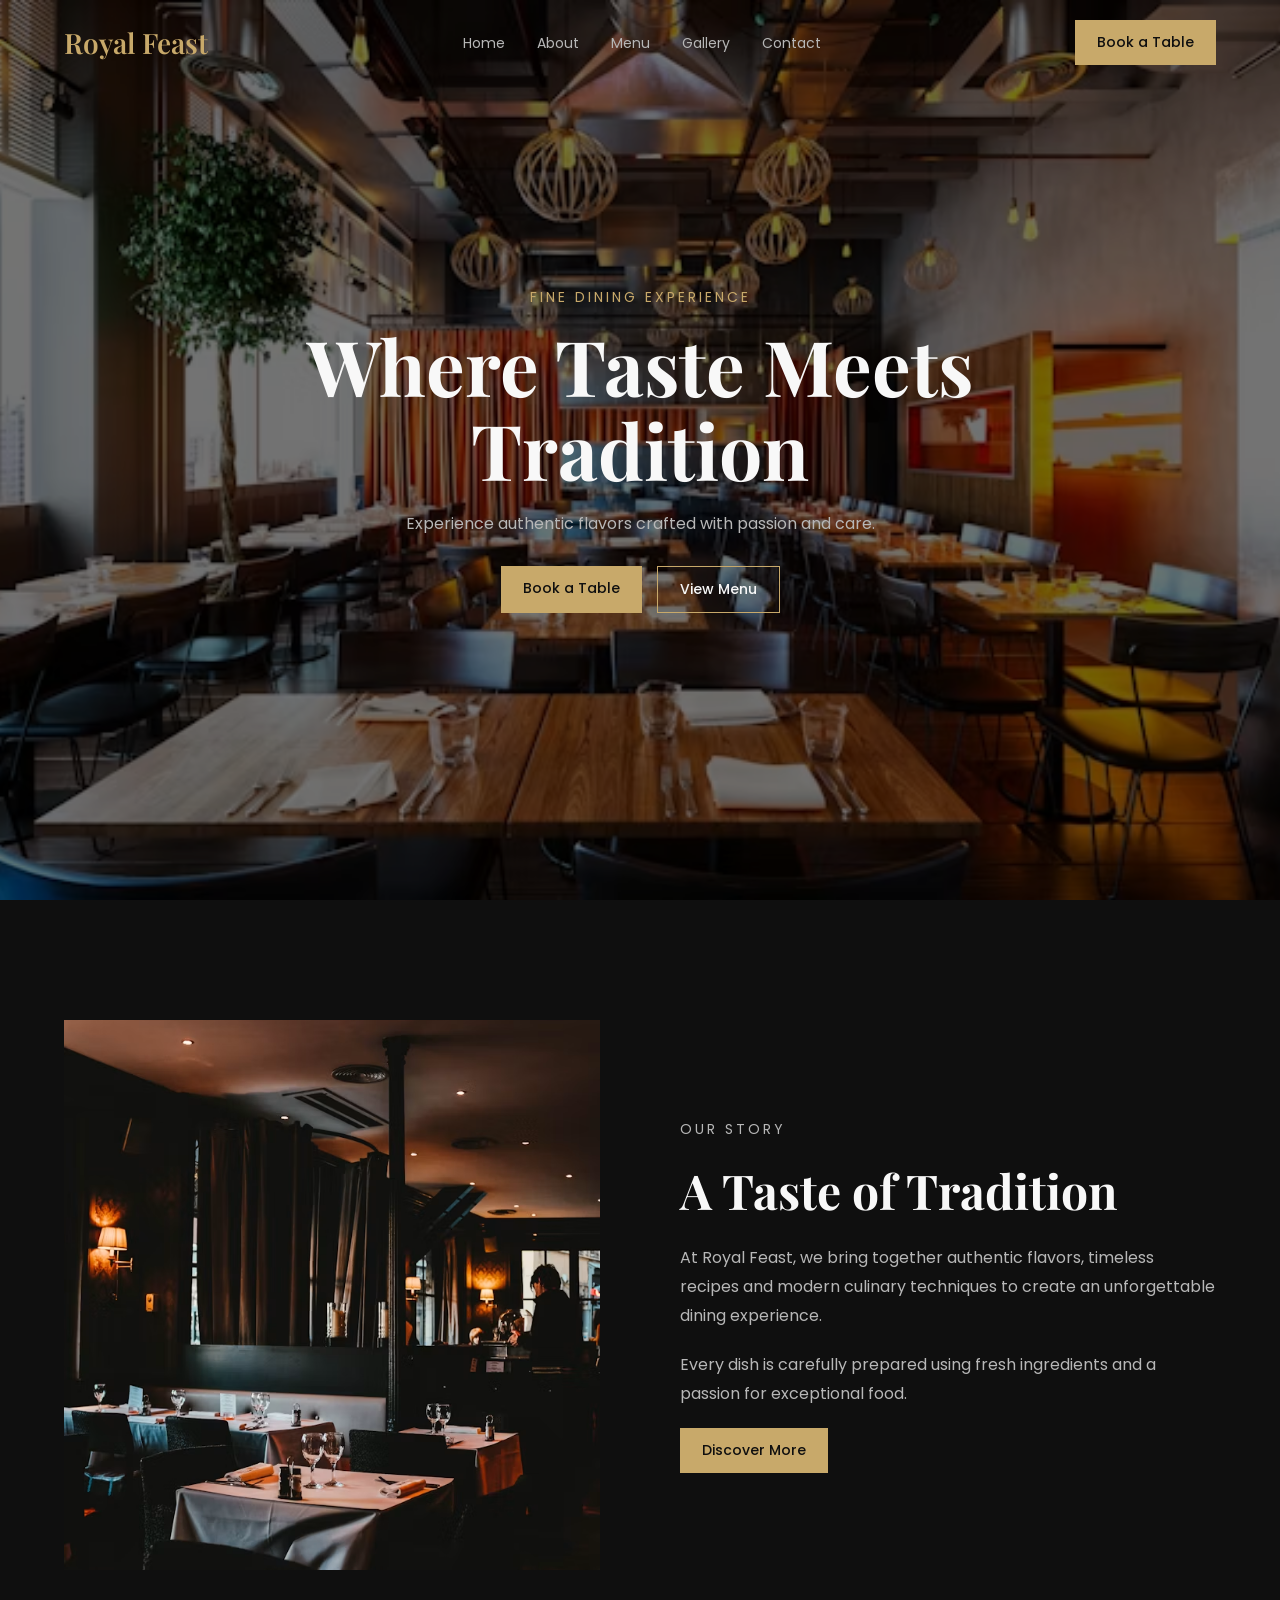
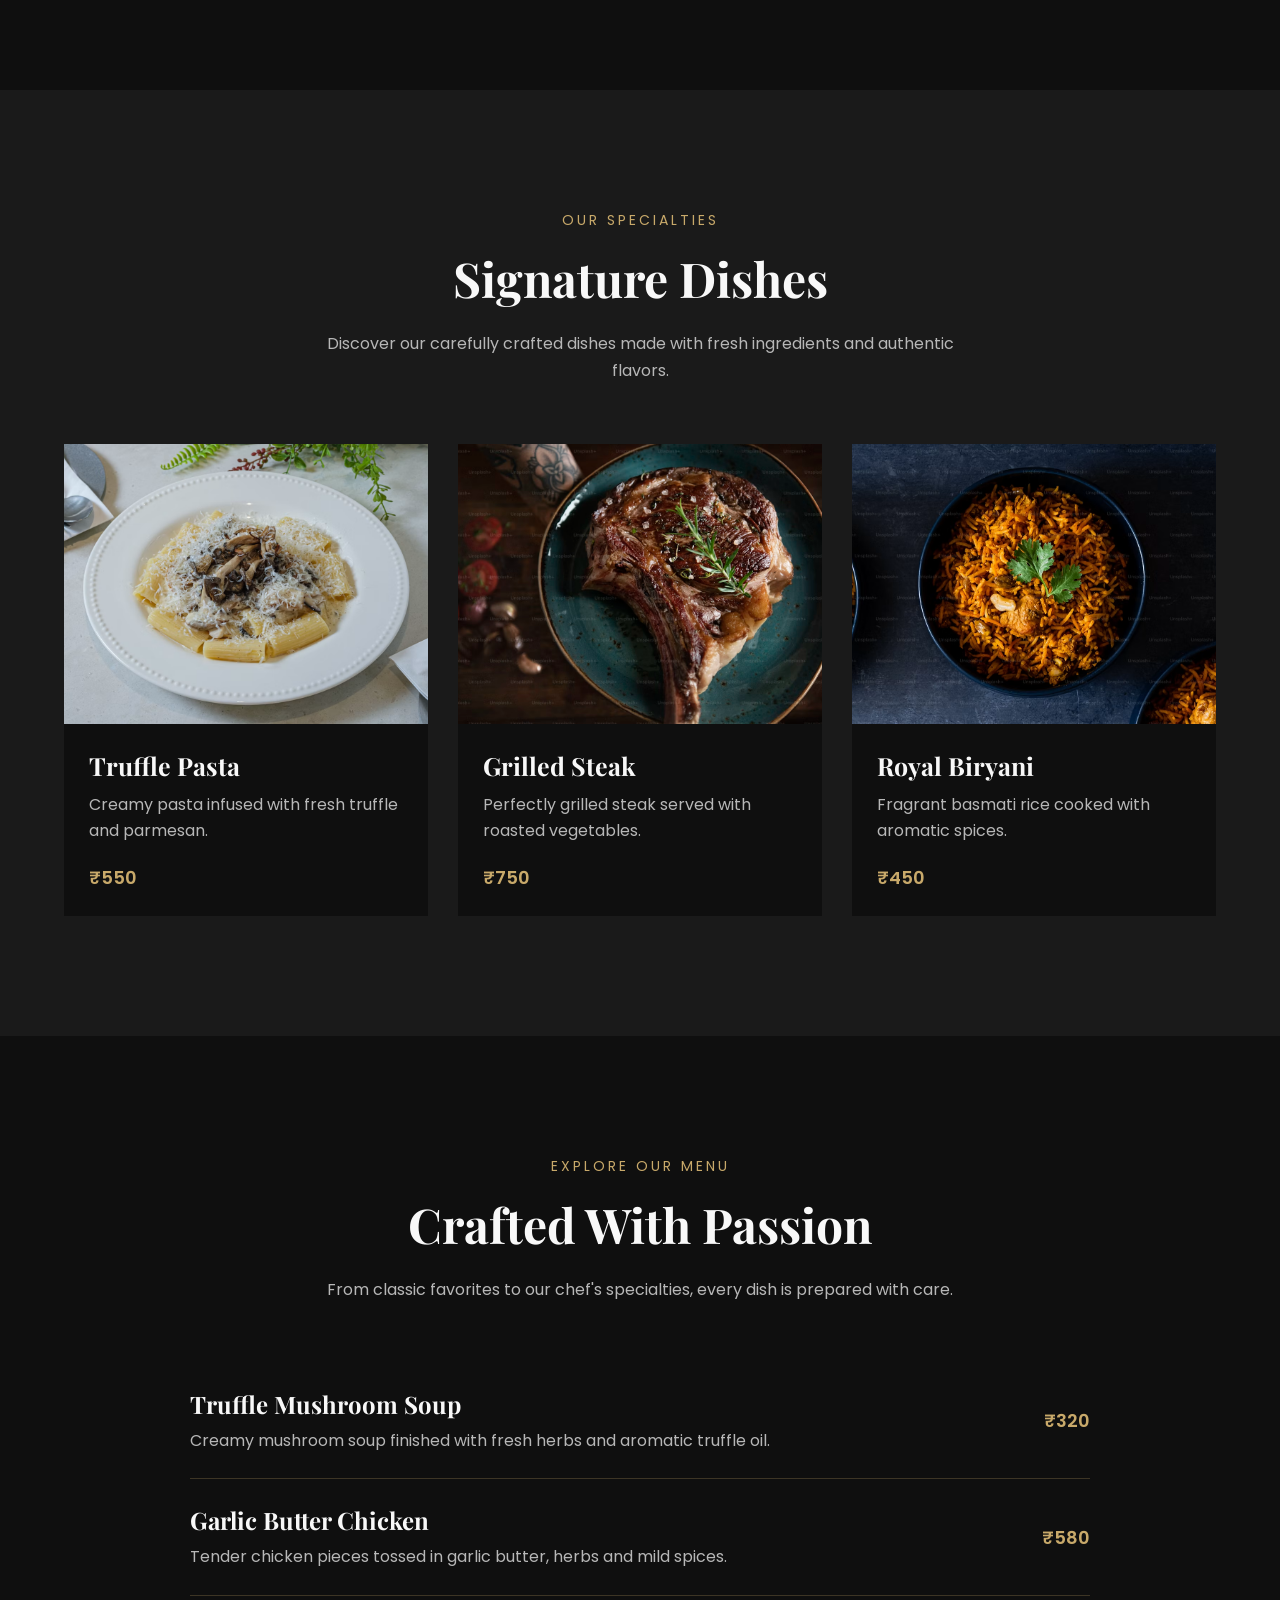
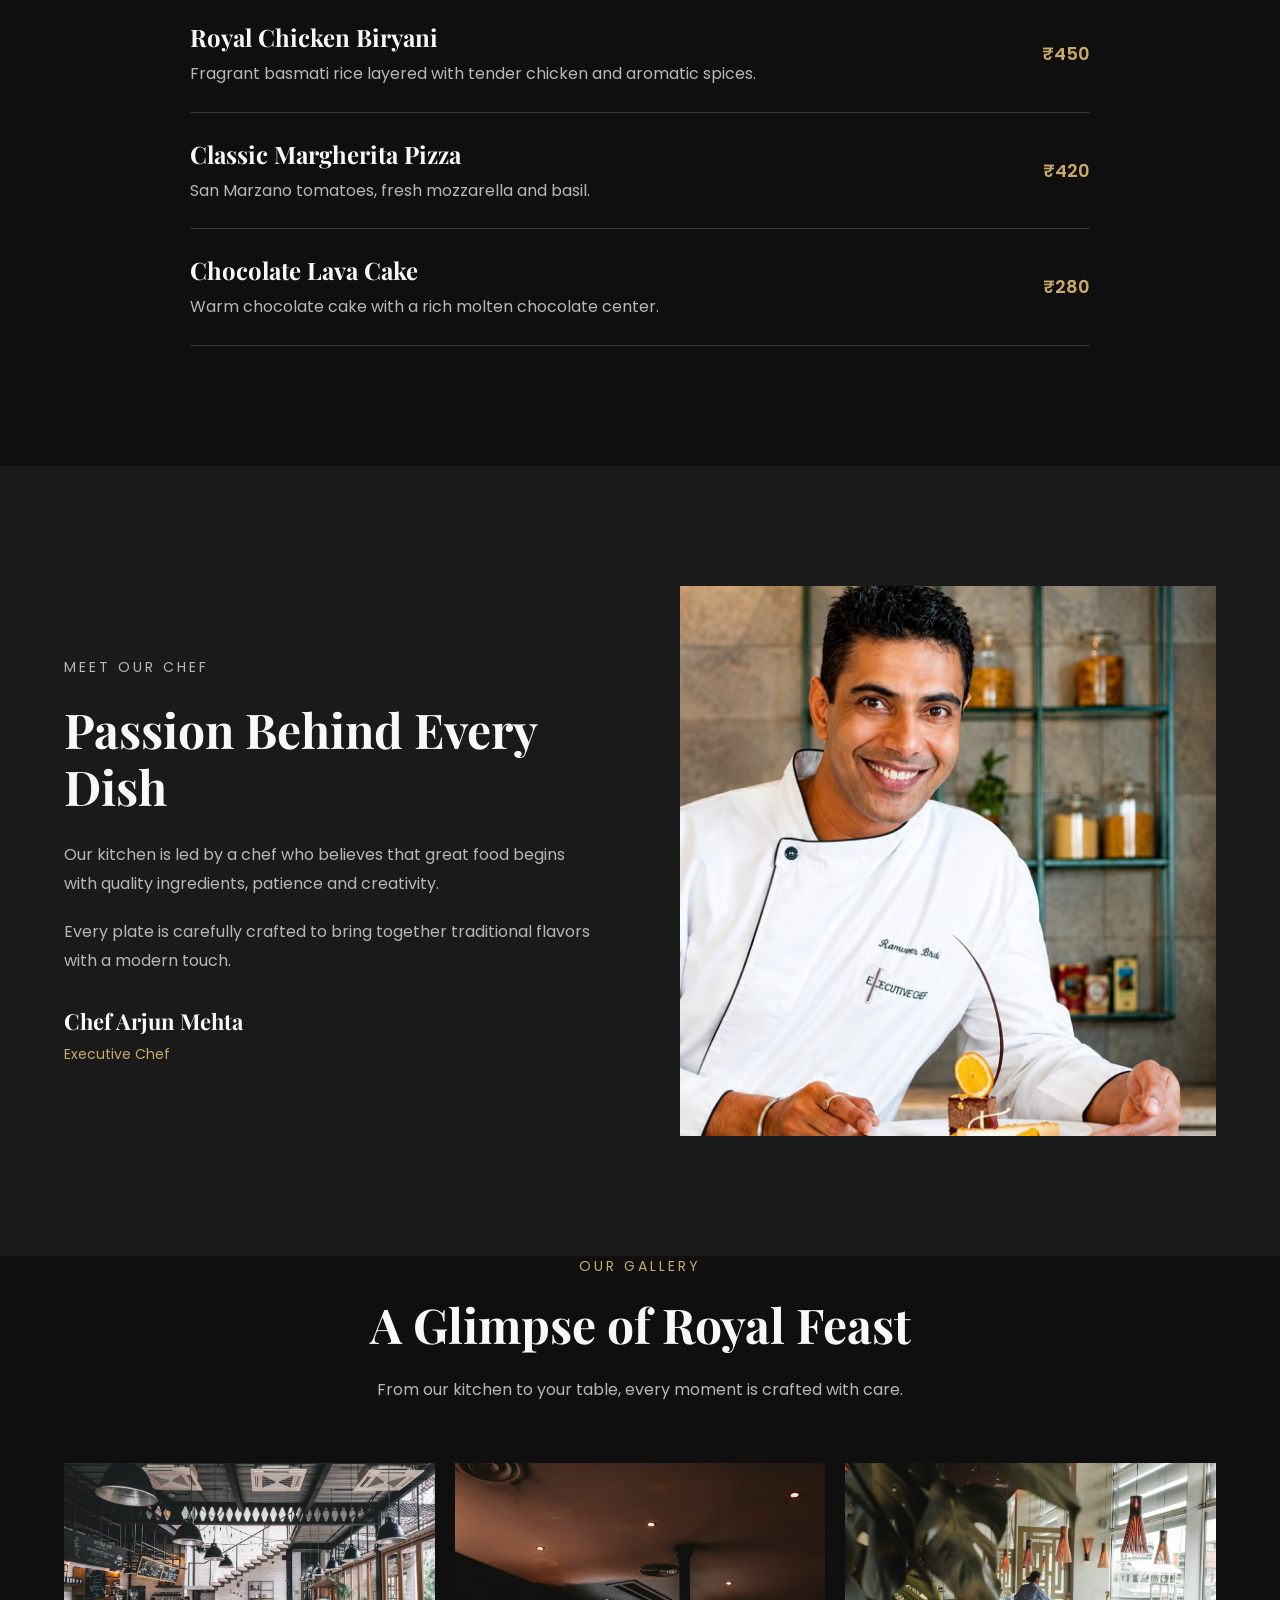
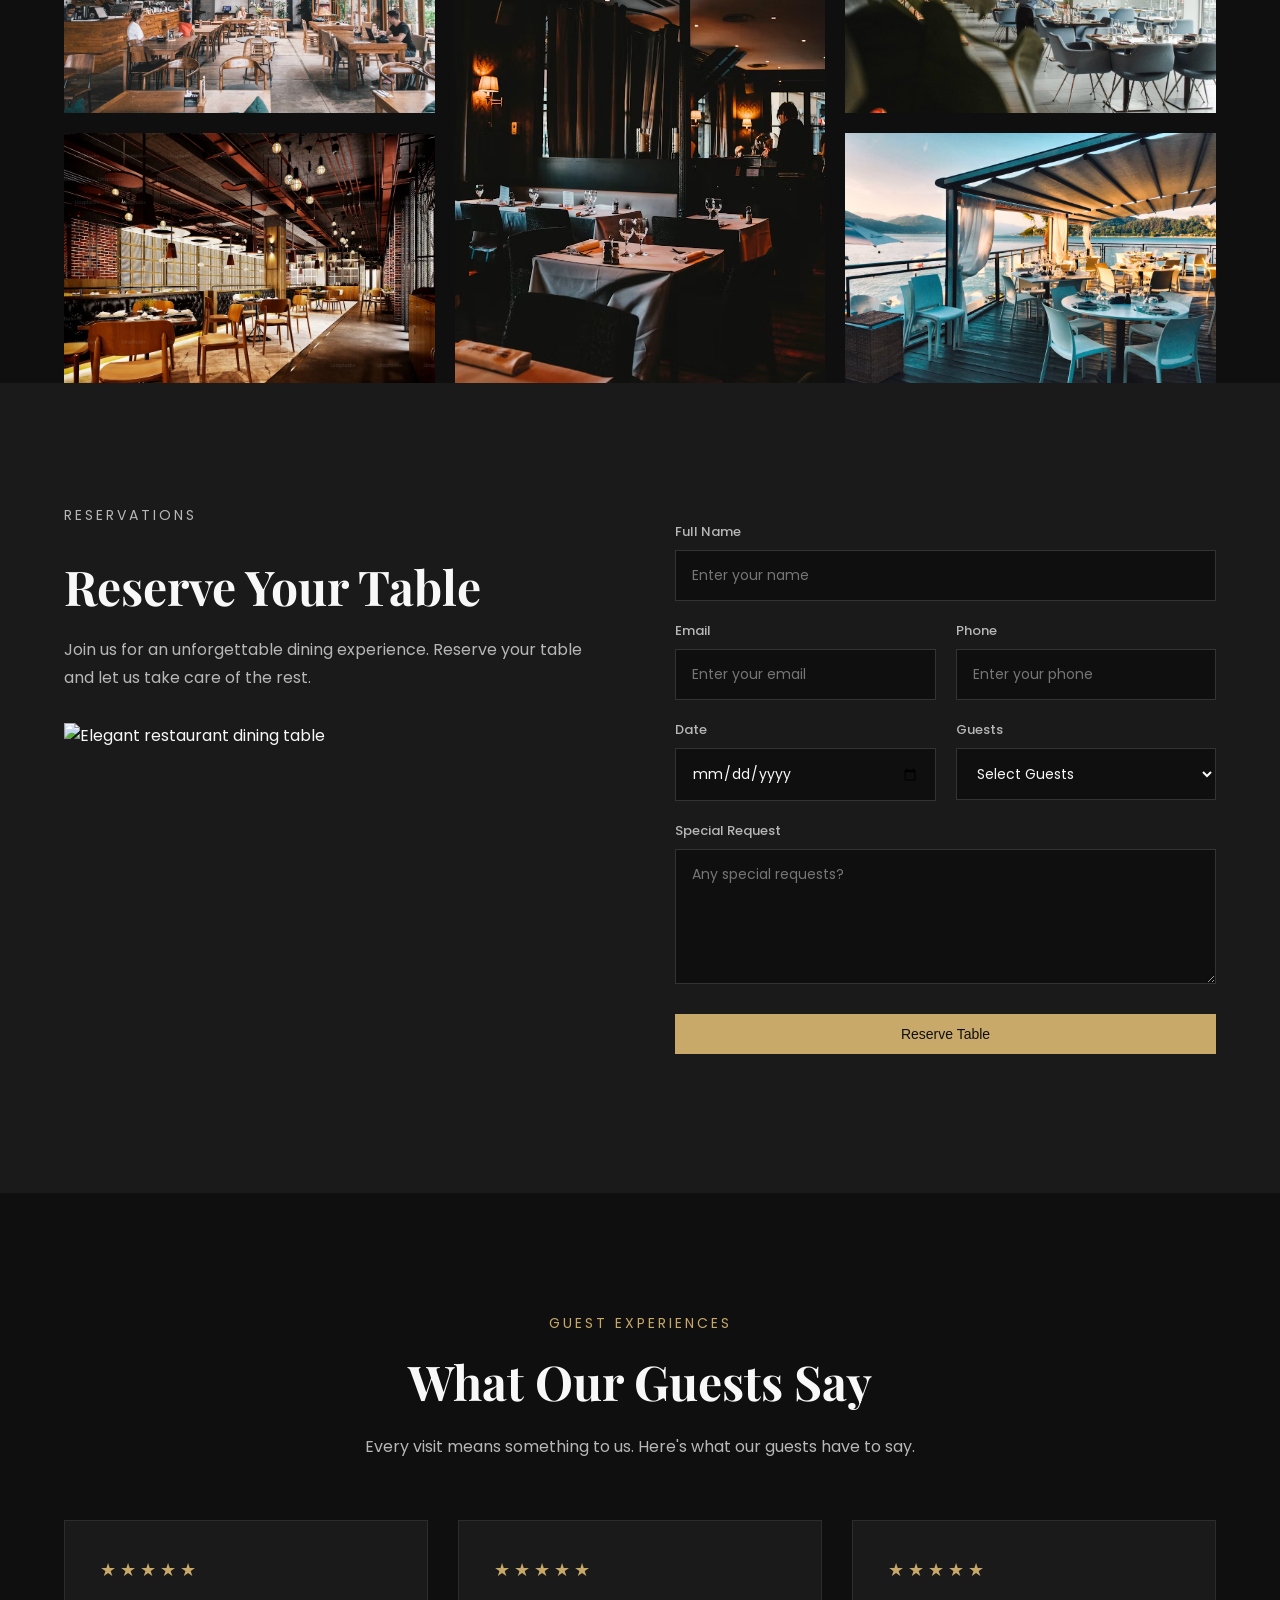
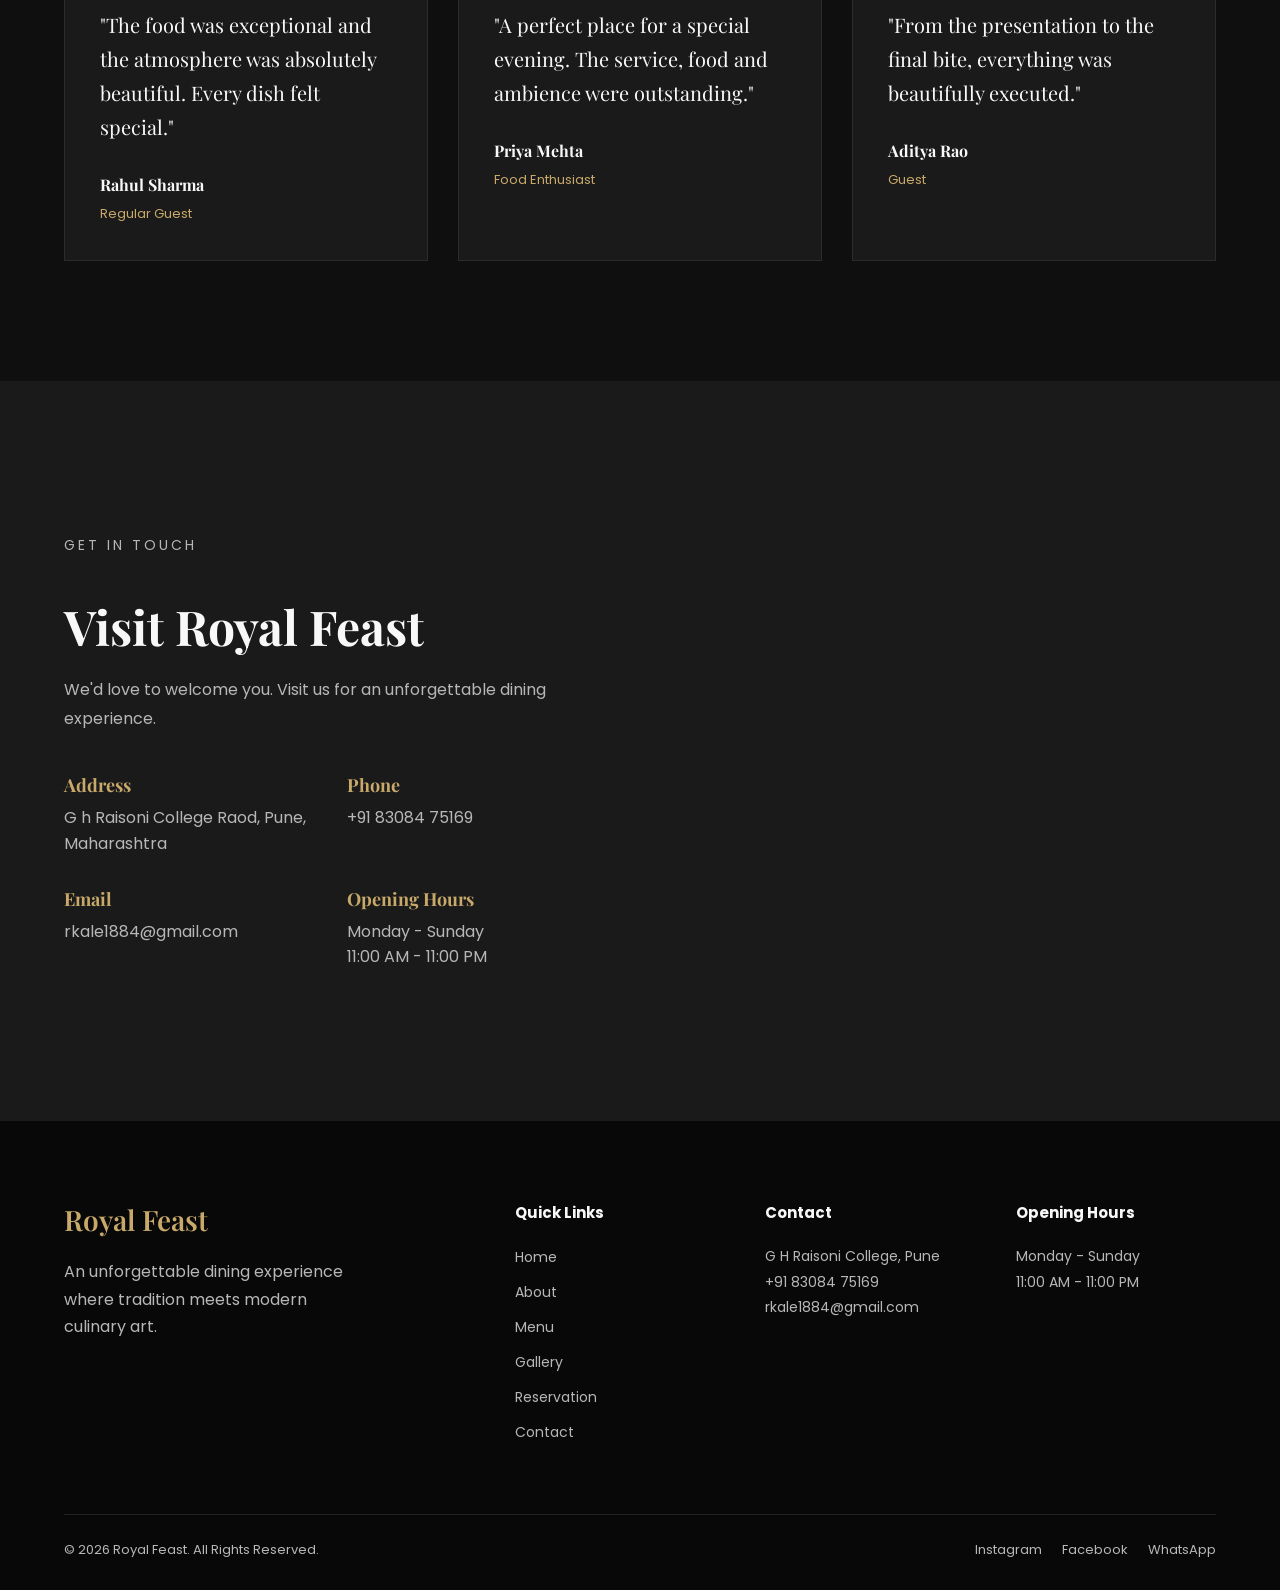
==== commit 130c6f64: "Update print statement from 'Hello' to 'Goodbye'" ====
--- a/index.html
+++ b/index.html
@@ -77,7 +77,7 @@
         <div class="about-content">
 
             <div class="about-image">
-                <img src="images/restaurant2.jpg" alt="Elegant restaurant interior">
+                <img src="images/restraurant2.jpg" alt="Elegant restaurant interior">
             </div>
 
             <div class="about-text">
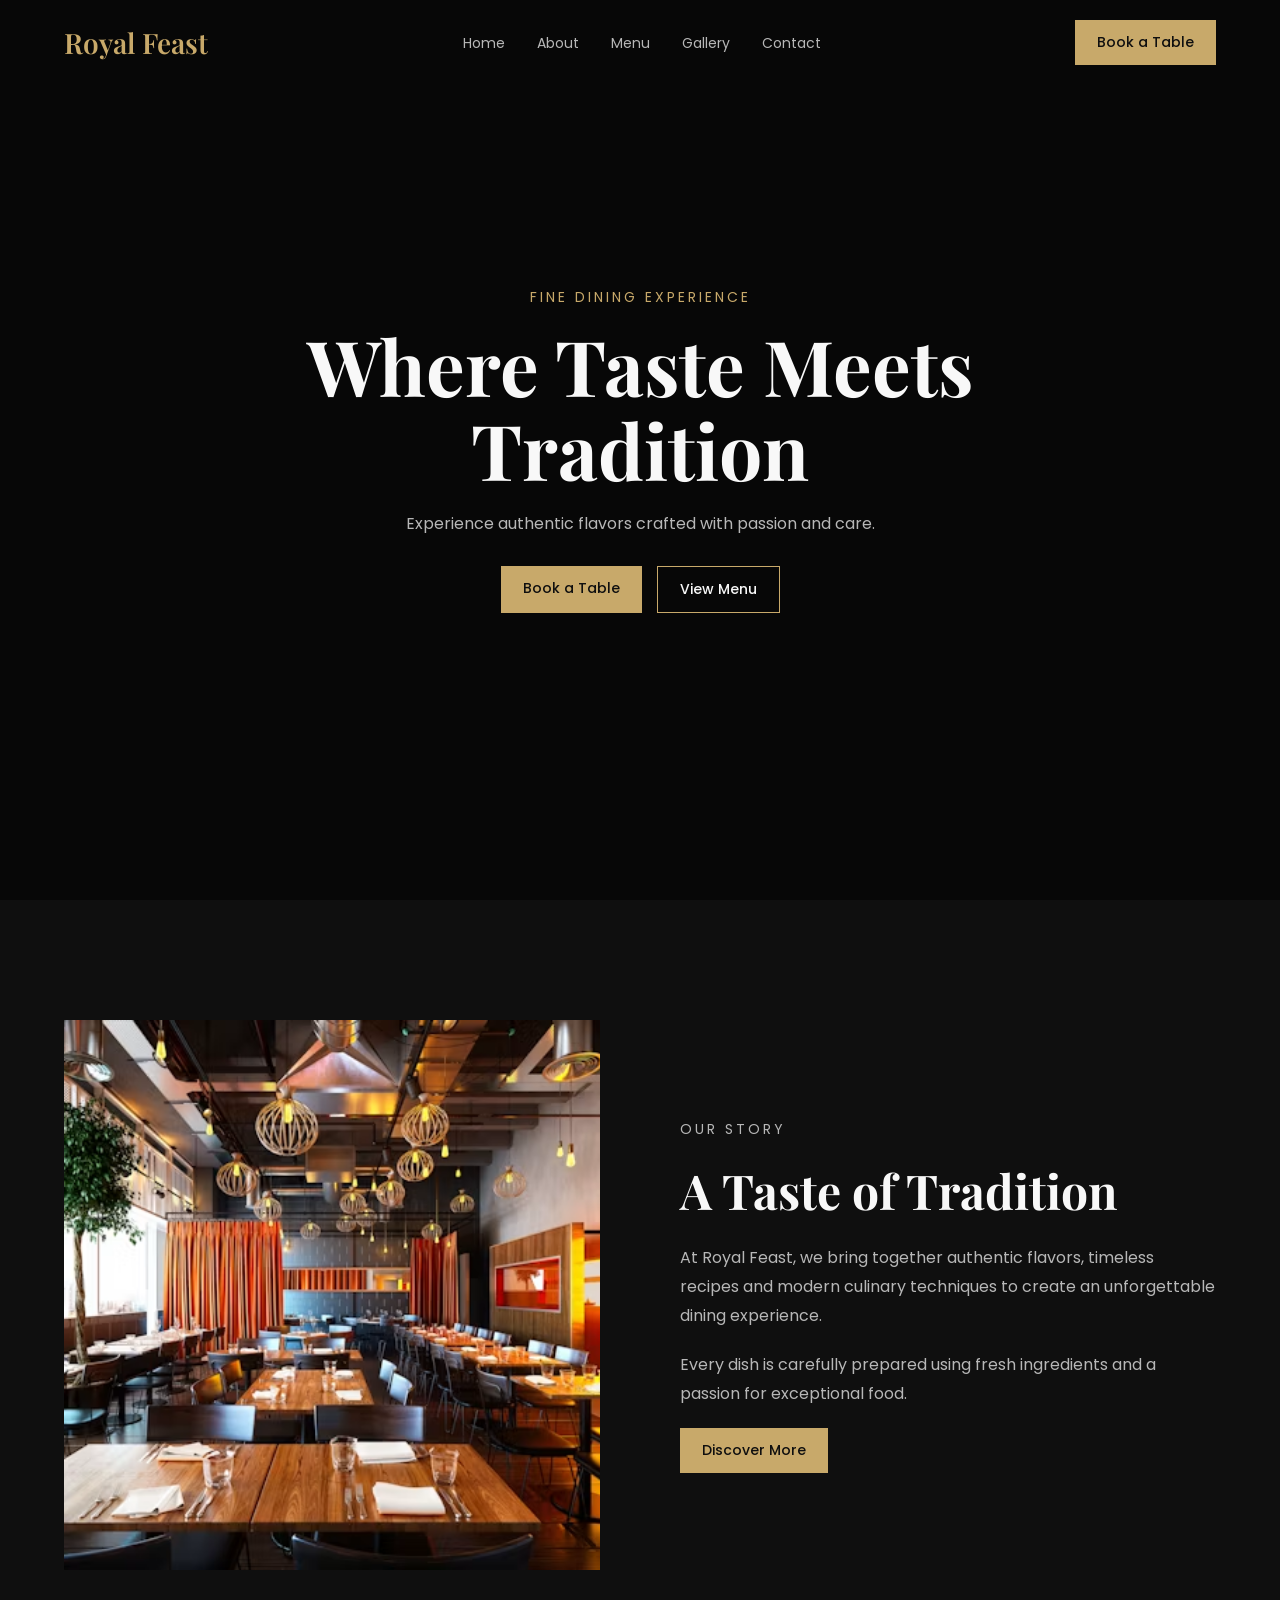
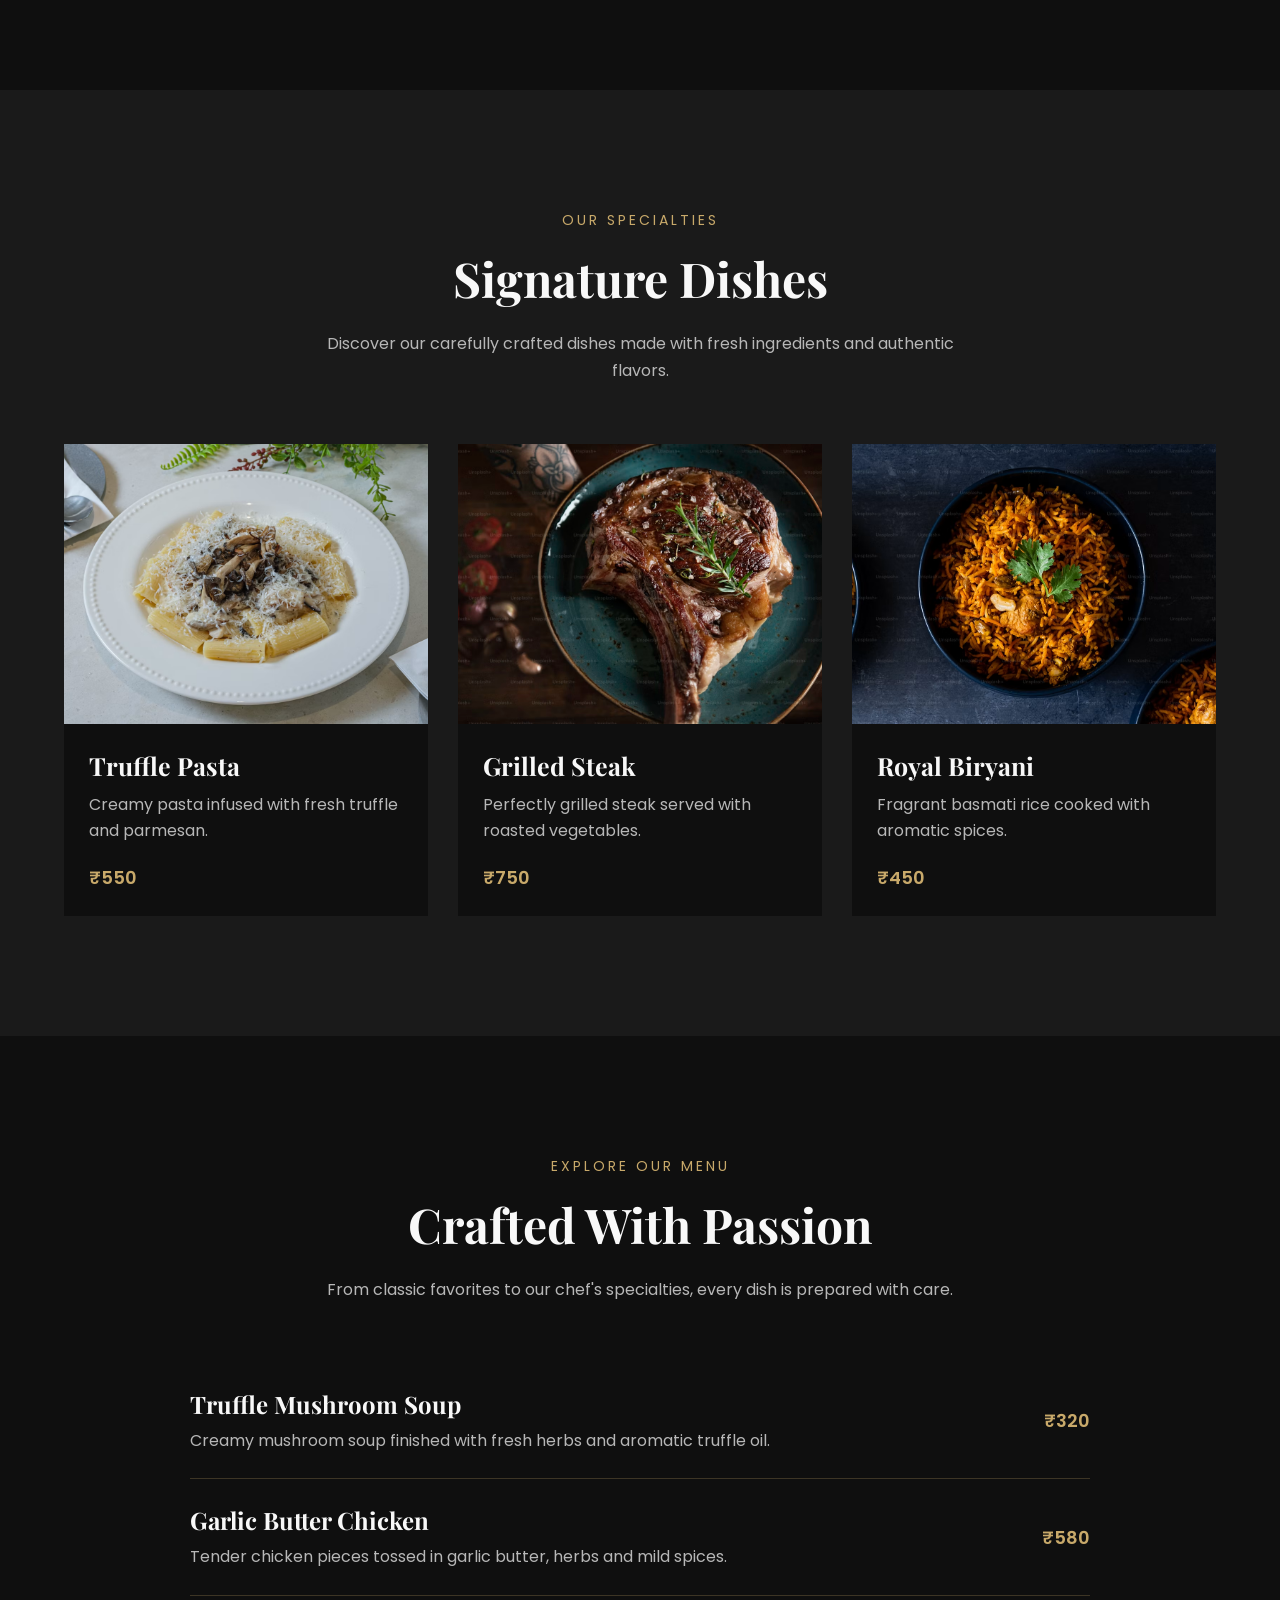
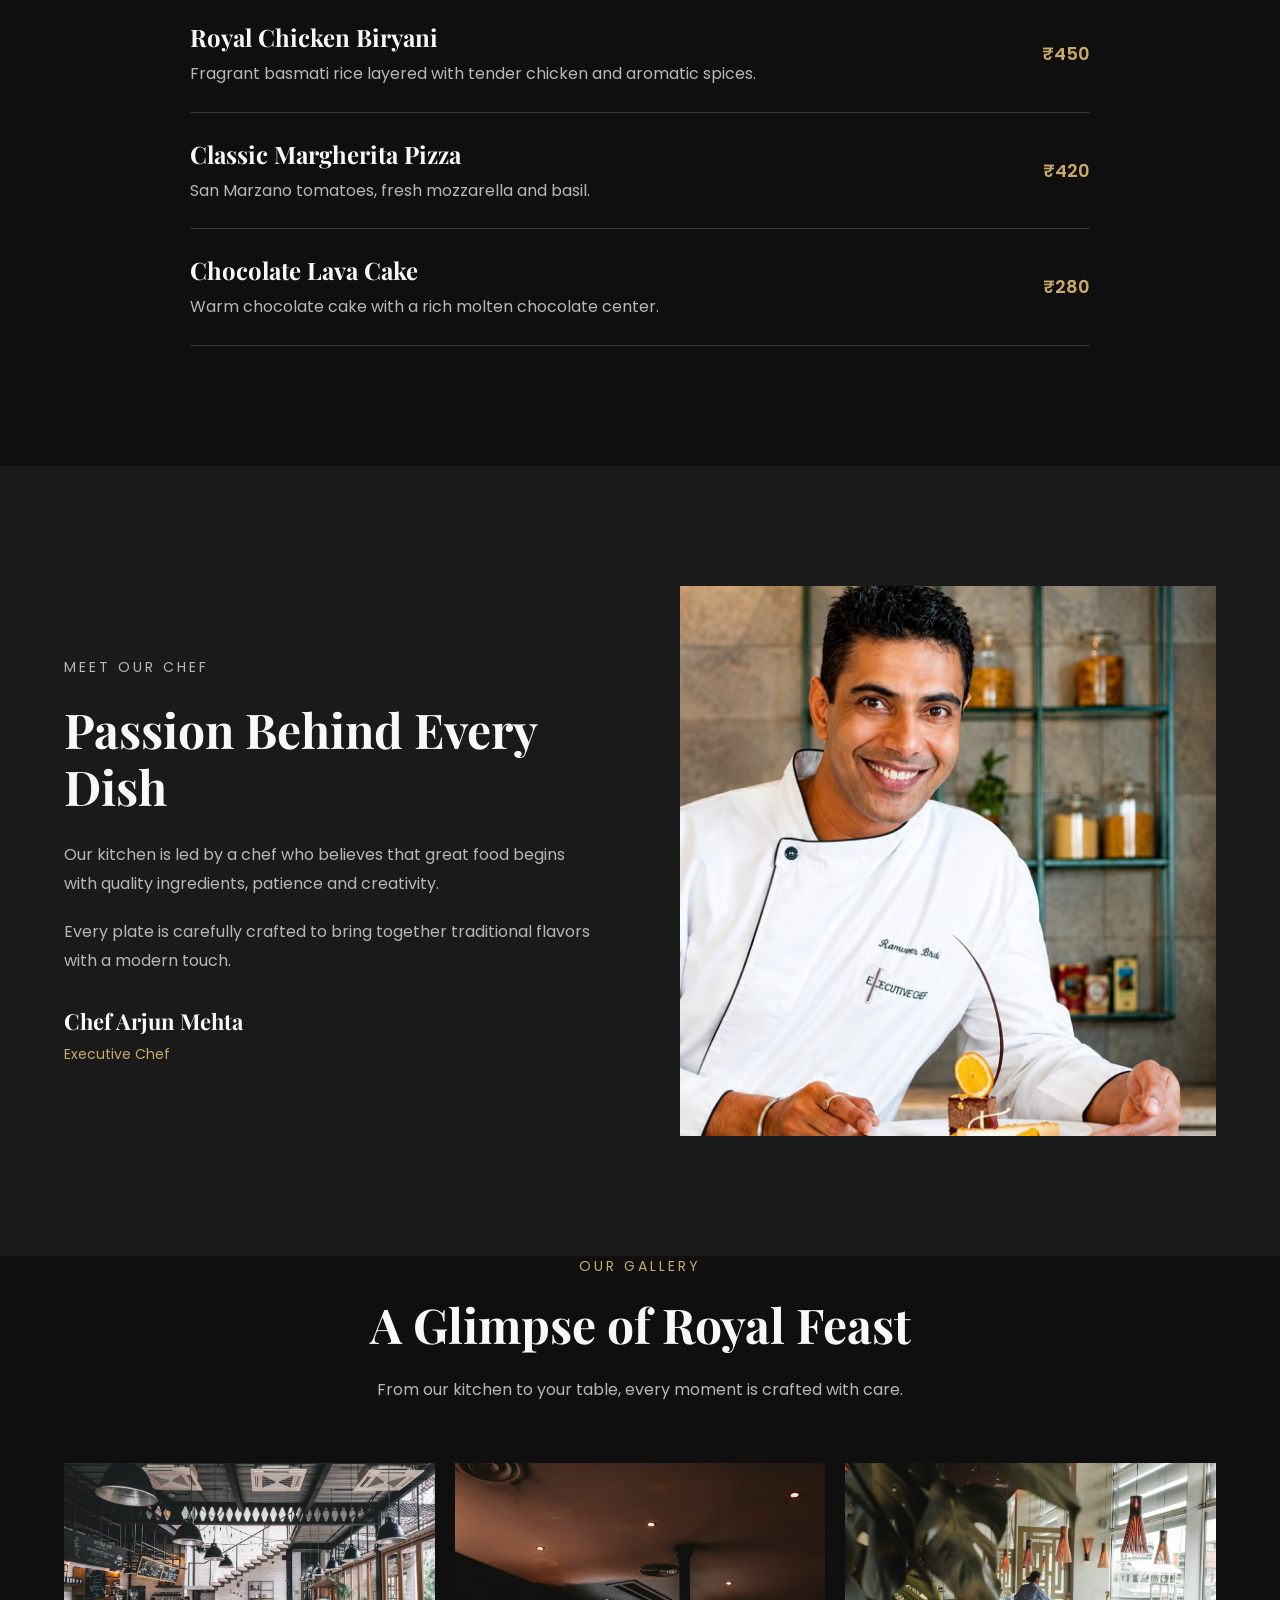
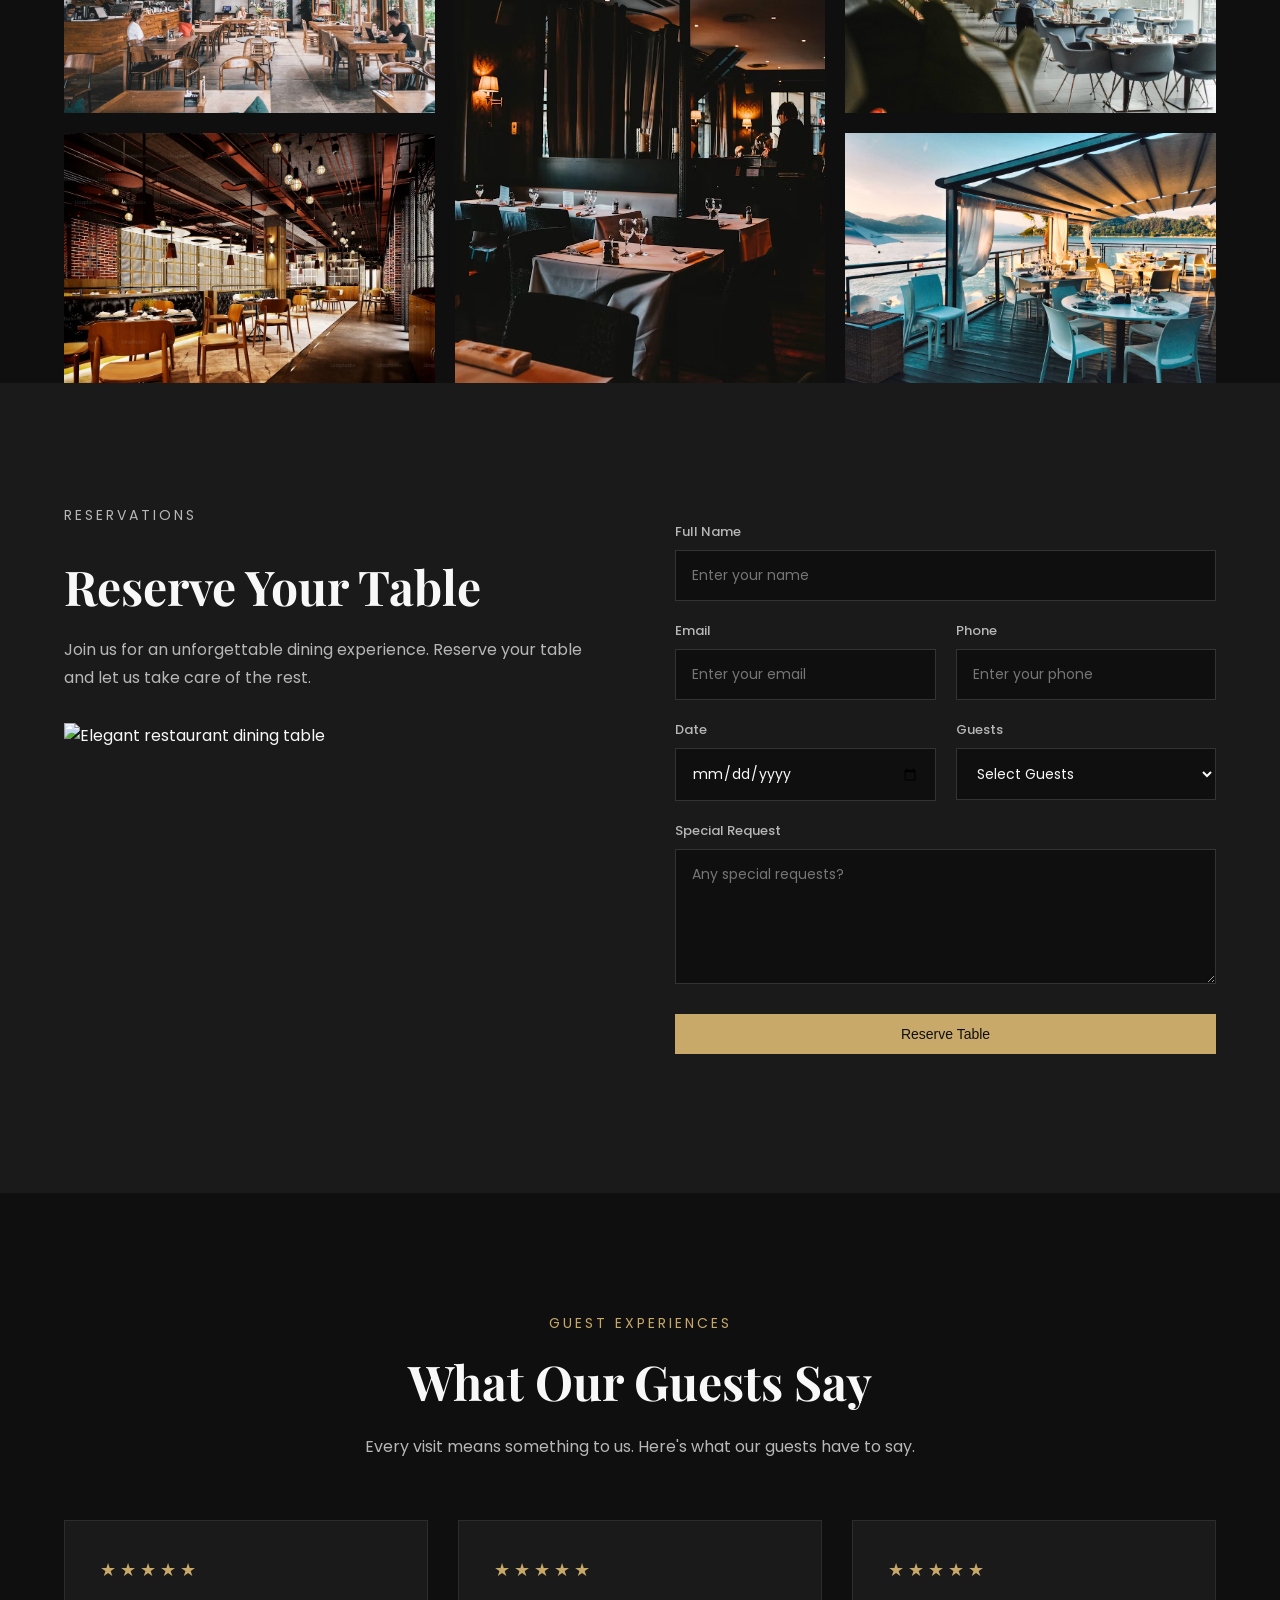
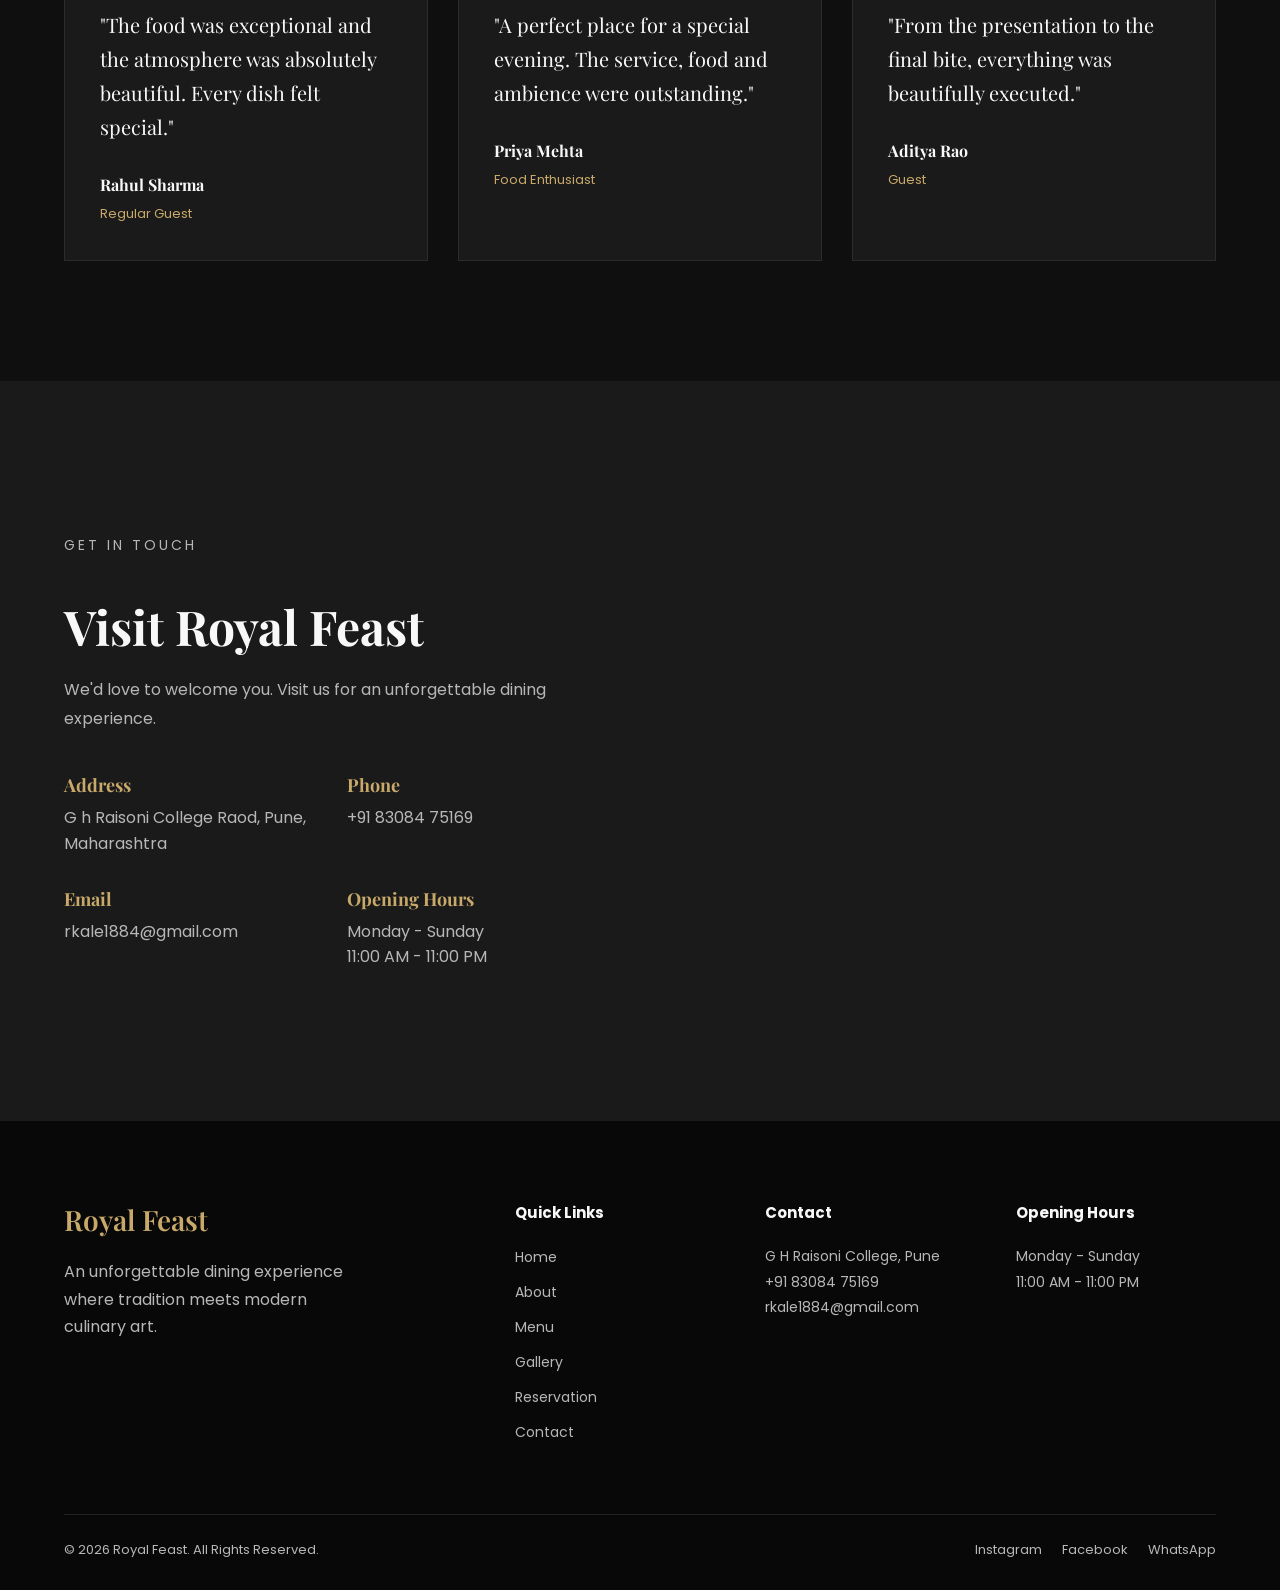
==== commit ef7b8e6c: "Update index.html" ====
--- a/index.html
+++ b/index.html
@@ -77,7 +77,7 @@
         <div class="about-content">
 
             <div class="about-image">
-                <img src="images/restraurant2.jpg" alt="Elegant restaurant interior">
+                <img src="images/restaurant.jpg" alt="Elegant restaurant interior">
             </div>
 
             <div class="about-text">
--- a/restraurant.css
+++ b/restraurant.css
@@ -119,7 +119,7 @@
 .hero{
     min-height: 100vh;
 
-    background-image: url("images/restaurant.jpg");
+    background-image: url("images/restraurant.jpg");
     background-size: cover;
     background-position: center;
 
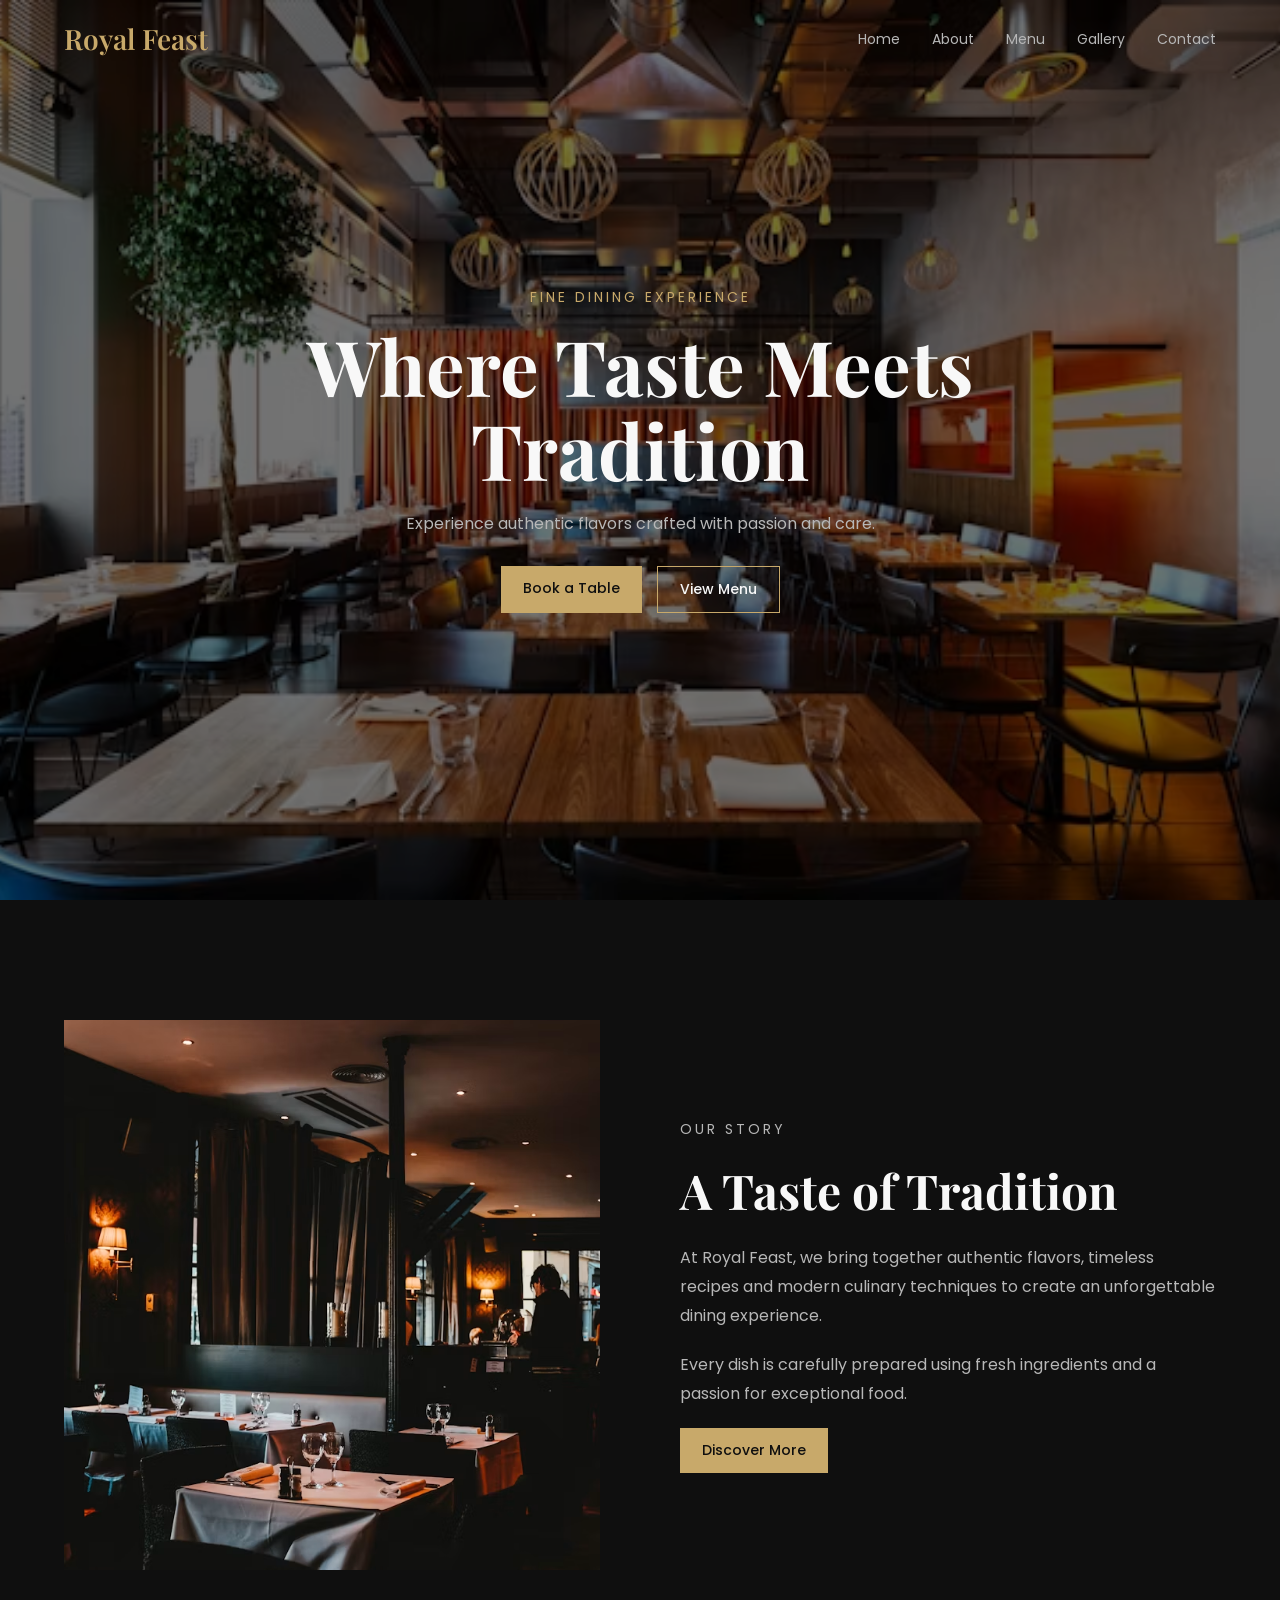
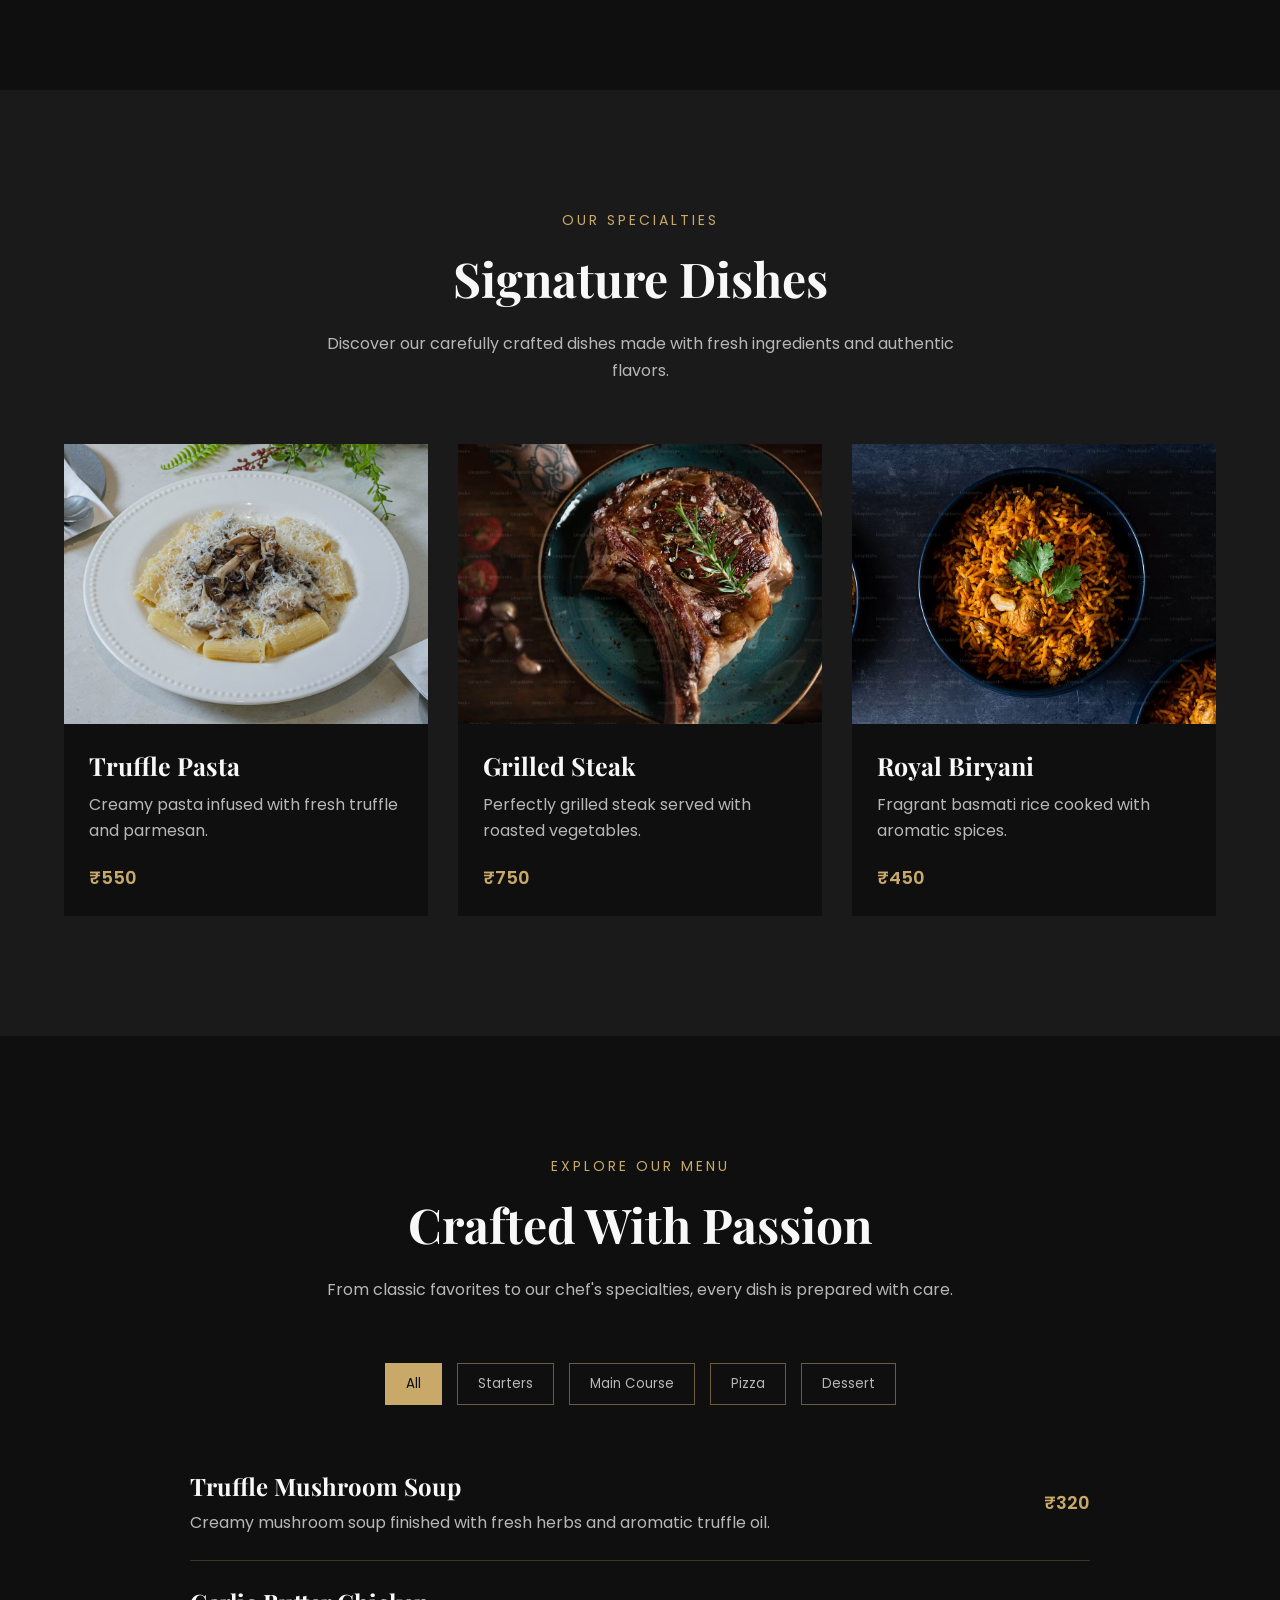
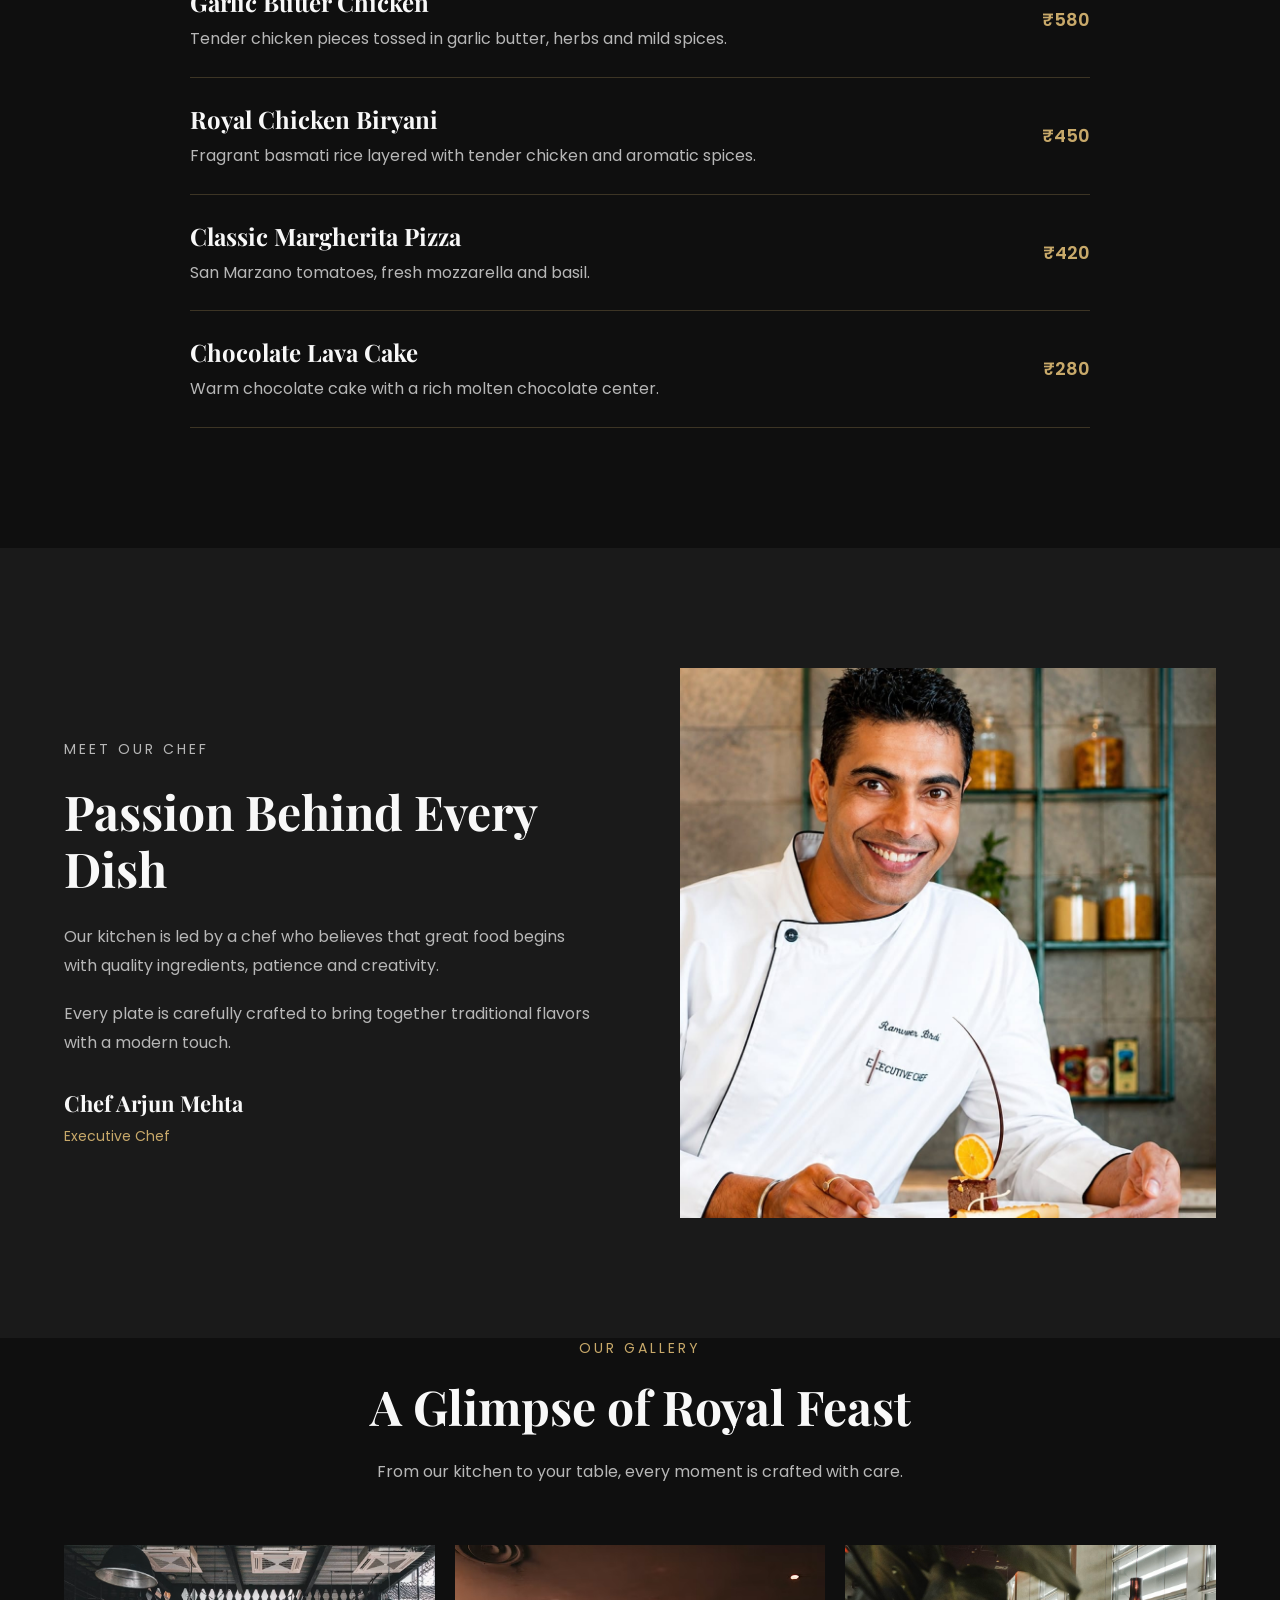
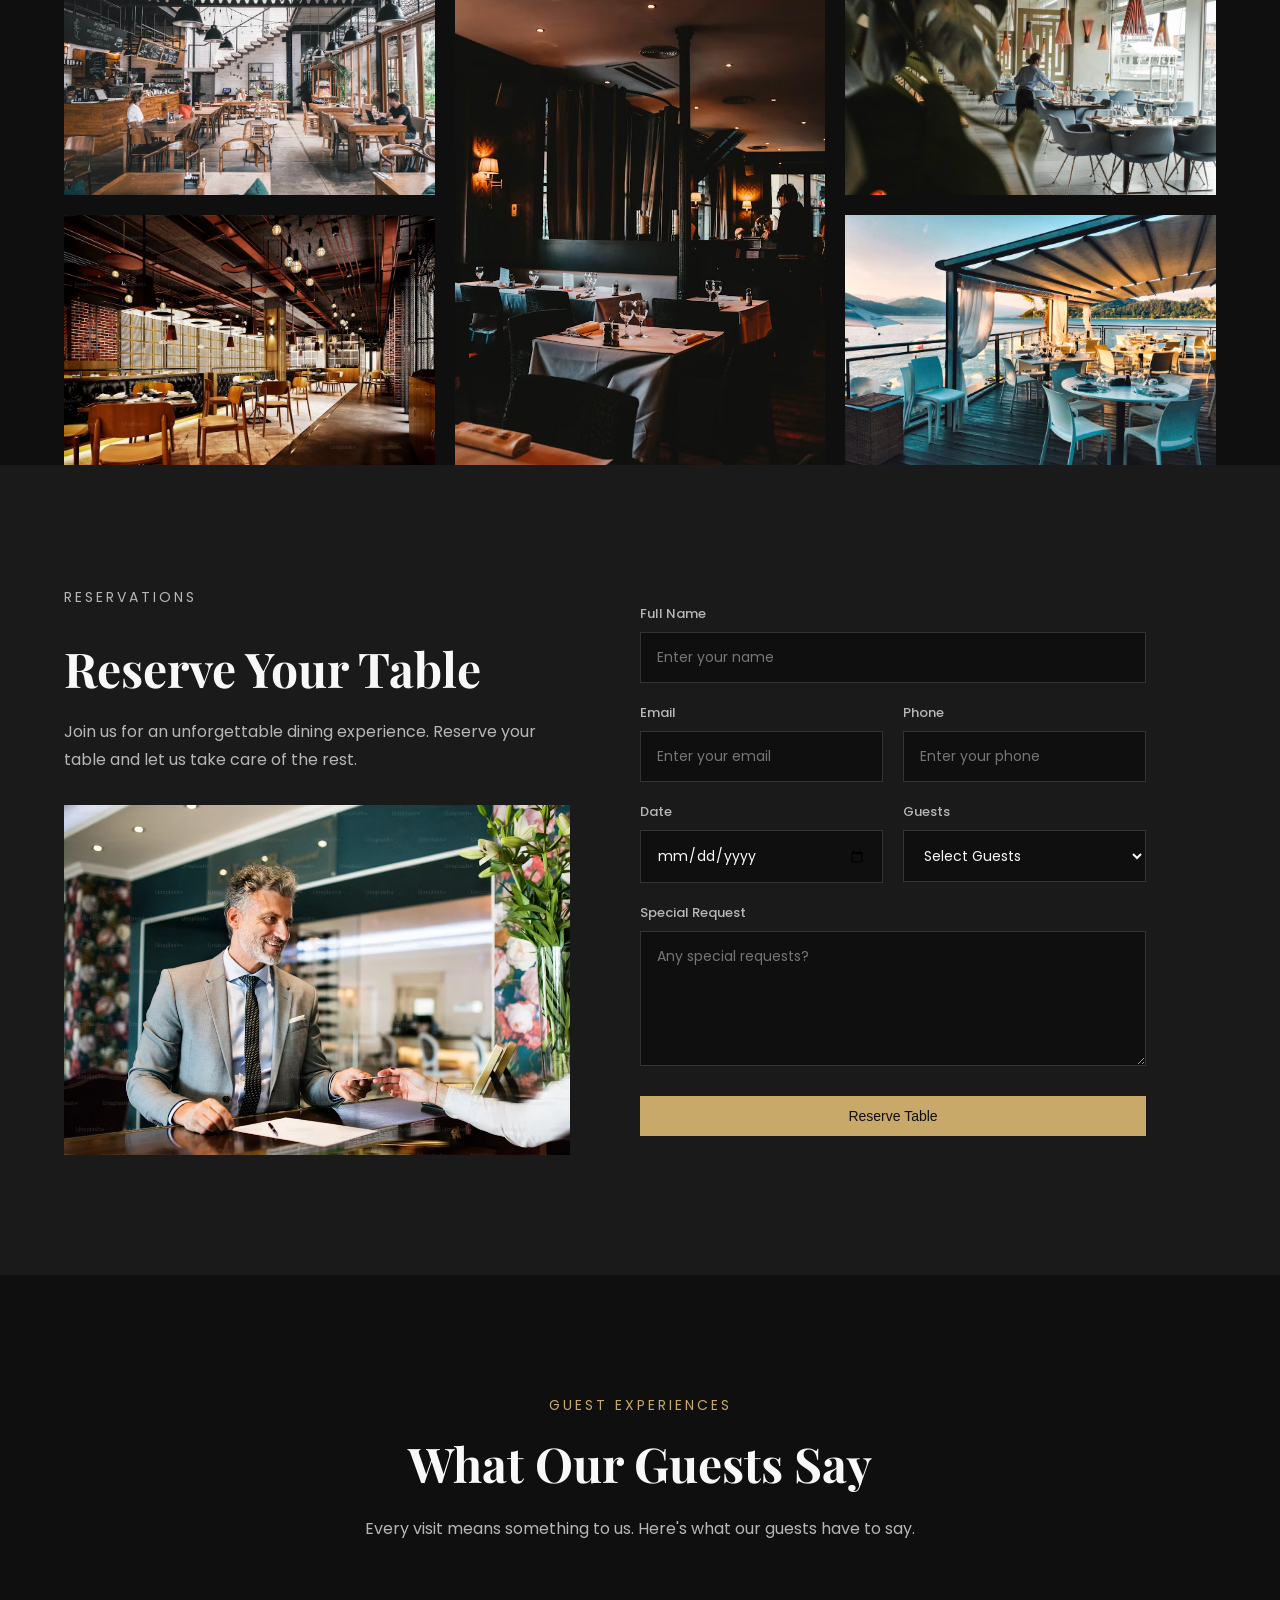
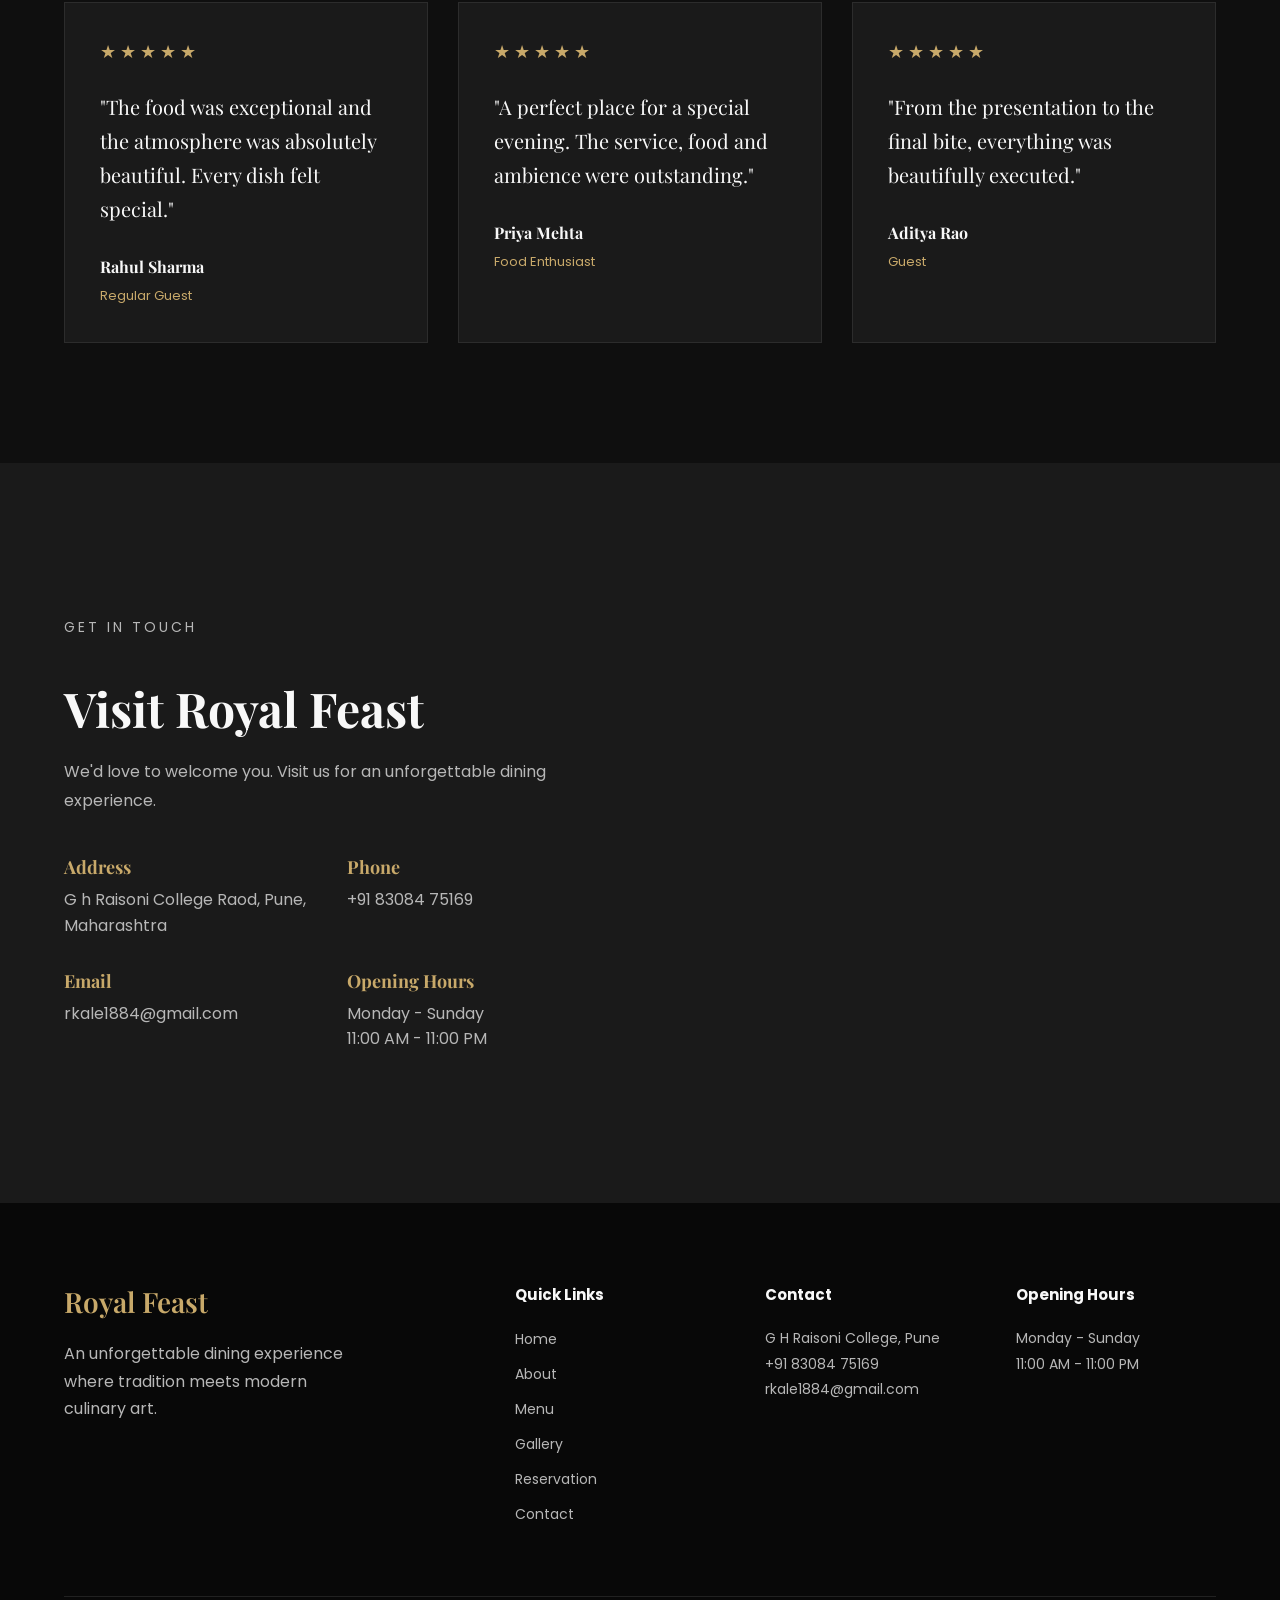
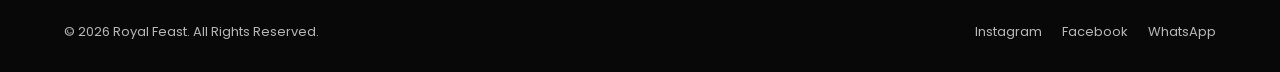
==== commit e148c229: "Update restaurant website" ====
--- a/index.html
+++ b/index.html
@@ -1,724 +1,759 @@
-<!DOCTYPE html>
-<html lang="en">
-<head>
-    <meta charset="UTF-8">
-    <meta name="viewport" content="width=device-width, initial-scale=1.0">
-
-    <!-- Google Fonts -->
-    <link rel="preconnect" href="https://fonts.googleapis.com">
-    <link rel="preconnect" href="https://fonts.gstatic.com" crossorigin>
-    <link href="https://fonts.googleapis.com/css2?family=Playfair+Display:wght@400;500;600;700&family=Poppins:wght@300;400;500;600;700&display=swap" rel="stylesheet">
-
-    <!-- CSS -->
-    <link rel="stylesheet" href="restraurant.css">
-    <link rel="stylesheet" href="responsive.css">
-
-    <title>Royal Feast Restaurant</title>
-</head>
-<body>
-    <header class="header">
-
-    <div class="container">
-
-        <nav class="navbar">
-
-            <a href="#" class="logo">Royal Feast</a>
-
-            <ul class="nav-links">
-                <li><a href="#">Home</a></li>
-                <li><a href="#">About</a></li>
-                <li><a href="#">Menu</a></li>
-                <li><a href="#">Gallery</a></li>
-                <li><a href="#">Contact</a></li>
-            </ul>
-
-            <a href="#" class="btn btn-primary">Book a Table</a>
-
-        </nav>
-
-    </div>
-
-</header>
-<section class="hero">
-
-    <div class="hero-overlay"></div>
-
-    <div class="container">
-
-        <div class="hero-content">
-
-            <p class="hero-subtitle">Fine Dining Experience</p>
-
-            <h1>Where Taste Meets Tradition</h1>
-
-            <p class="hero-description">
-                Experience authentic flavors crafted with passion and care.
-            </p>
-
-            <div class="hero-buttons">
-                <a href="#reservation" class="btn btn-primary">
-                    Book a Table
-                </a>
-
-                <a href="#menu" class="btn btn-secondary">
-                    View Menu
-                </a>
-            </div>
-
-        </div>
-
-    </div>
-
-</section>
-<section class="about" id="about">
-
-    <div class="container">
-
-        <div class="about-content">
-
-            <div class="about-image">
-                <img src="images/restaurant.jpg" alt="Elegant restaurant interior">
-            </div>
-
-            <div class="about-text">
-
-                <p class="section-subtitle">
-                    Our Story
-                </p>
-
-                <h2>
-                    A Taste of Tradition
-                </h2>
-
-                <p>
-                    At Royal Feast, we bring together authentic flavors,
-                    timeless recipes and modern culinary techniques to
-                    create an unforgettable dining experience.
-                </p>
-
-                <p>
-                    Every dish is carefully prepared using fresh ingredients
-                    and a passion for exceptional food.
-                </p>
-
-                <a href="#menu" class="btn btn-primary">
-                    Discover More
-                </a>
-
-            </div>
-
-        </div>
-
-    </div>
-
-</section>
-<section class="dishes" id="menu">
-
-    <div class="container">
-
-        <div class="section-heading">
-
-            <p class="section-subtitle">Our Specialties</p>
-
-            <h2>Signature Dishes</h2>
-
-            <p>
-                Discover our carefully crafted dishes made with
-                fresh ingredients and authentic flavors.
-            </p>
-
-        </div>
-
-        <div class="dish-grid">
-
-            <article class="dish-card">
-
-                <div class="dish-image">
-                    <img src="images/rest1.jpg" alt="Signature restaurant dish">
-                </div>
-
-                <div class="dish-info">
-                    <h3>Truffle Pasta</h3>
-
-                    <p>
-                        Creamy pasta infused with fresh truffle
-                        and parmesan.
-                    </p>
-
-                    <span class="dish-price">₹550</span>
-                </div>
-
-            </article>
-
-
-            <article class="dish-card">
-
-                <div class="dish-image">
-                    <img src="images/rest2.jpg" alt="Signature restaurant dish">
-                </div>
-
-                <div class="dish-info">
-                    <h3>Grilled Steak</h3>
-
-                    <p>
-                        Perfectly grilled steak served with
-                        roasted vegetables.
-                    </p>
-
-                    <span class="dish-price">₹750</span>
-                </div>
-
-            </article>
-
-
-            <article class="dish-card">
-
-                <div class="dish-image">
-                    <img src="images/rest4.jpg" alt="Signature restaurant dish">
-                </div>
-
-                <div class="dish-info">
-                    <h3>Royal Biryani</h3>
-
-                    <p>
-                        Fragrant basmati rice cooked with
-                        aromatic spices.
-                    </p>
-
-                    <span class="dish-price">₹450</span>
-                </div>
-
-            </article>
-
-        </div>
-
-    </div>
-
-</section>
-<section class="menu-section" id="full-menu">
-
-    <div class="container">
-
-        <div class="section-heading">
-
-            <p class="section-subtitle">Explore Our Menu</p>
-
-            <h2>Crafted With Passion</h2>
-
-            <p>
-                From classic favorites to our chef's specialties,
-                every dish is prepared with care.
-            </p>
-
-        </div>
-
-
-        <div class="menu-list">
-
-            <div class="menu-item">
-
-                <div class="menu-item-info">
-                    <h3>Truffle Mushroom Soup</h3>
-                    <p>
-                        Creamy mushroom soup finished with fresh herbs
-                        and aromatic truffle oil.
-                    </p>
-                </div>
-
-                <span class="menu-price">₹320</span>
-
-            </div>
-
-
-            <div class="menu-item">
-
-                <div class="menu-item-info">
-                    <h3>Garlic Butter Chicken</h3>
-                    <p>
-                        Tender chicken pieces tossed in garlic butter,
-                        herbs and mild spices.
-                    </p>
-                </div>
-
-                <span class="menu-price">₹580</span>
-
-            </div>
-
-
-            <div class="menu-item">
-
-                <div class="menu-item-info">
-                    <h3>Royal Chicken Biryani</h3>
-                    <p>
-                        Fragrant basmati rice layered with tender
-                        chicken and aromatic spices.
-                    </p>
-                </div>
-
-                <span class="menu-price">₹450</span>
-
-            </div>
-
-
-            <div class="menu-item">
-
-                <div class="menu-item-info">
-                    <h3>Classic Margherita Pizza</h3>
-                    <p>
-                        San Marzano tomatoes, fresh mozzarella
-                        and basil.
-                    </p>
-                </div>
-
-                <span class="menu-price">₹420</span>
-
-            </div>
-
-
-            <div class="menu-item">
-
-                <div class="menu-item-info">
-                    <h3>Chocolate Lava Cake</h3>
-                    <p>
-                        Warm chocolate cake with a rich molten
-                        chocolate center.
-                    </p>
-                </div>
-
-                <span class="menu-price">₹280</span>
-
-            </div>
-
-        </div>
-
-    </div>
-
-</section>
-<section class="chef-section">
-
-    <div class="container">
-
-        <div class="chef-content">
-
-            <div class="chef-text">
-
-                <p class="section-subtitle">
-                    Meet Our Chef
-                </p>
-
-                <h2>
-                    Passion Behind Every Dish
-                </h2>
-
-                <p>
-                    Our kitchen is led by a chef who believes that
-                    great food begins with quality ingredients,
-                    patience and creativity.
-                </p>
-
-                <p>
-                    Every plate is carefully crafted to bring together
-                    traditional flavors with a modern touch.
-                </p>
-
-                <div class="chef-details">
-                    <h3>Chef Arjun Mehta</h3>
-                    <span>Executive Chef</span>
-                </div>
-
-            </div>
-
-            <div class="chef-image">
-
-                <img
-                    src="images/chef2.jpg"
-                    alt="Executive chef preparing a dish"
-                >
-
-            </div>
-
-        </div>
-
-    </div>
-
-</section>
-<section class="gallery-section" id="gallery">
-
-    <div class="container">
-
-        <div class="section-heading">
-
-            <p class="section-subtitle">Our Gallery</p>
-
-            <h2>A Glimpse of Royal Feast</h2>
-
-            <p>
-                From our kitchen to your table, every moment
-                is crafted with care.
-            </p>
-
-        </div>
-
-
-        <div class="gallery-grid">
-
-            <div class="gallery-item">
-                <img src="images/restr1.jpg" alt="Restaurant dining area">
-            </div>
-
-            <div class="gallery-item gallery-tall">
-                <img src="images/restr2.jpg" alt="Chef preparing food">
-            </div>
-
-            <div class="gallery-item">
-                <img src="images/restr3.jpg" alt="Signature dish">
-            </div>
-
-            <div class="gallery-item">
-                <img src="images/restr4.jpg" alt="Restaurant interior">
-            </div>
-
-            <div class="gallery-item">
-                <img src="images/restr5.jpg" alt="Restaurant food">
-            </div>
-
-        </div>
-
-    </div>
-
-</section>
-<section class="reservation" id="reservation">
-
-    <div class="container">
-
-        <div class="reservation-content">
-
-            <div class="reservation-text">
-
-                <p class="section-subtitle">Reservations</p>
-
-                <h2>Reserve Your Table</h2>
-
-                <p>
-                    Join us for an unforgettable dining experience.
-                    Reserve your table and let us take care of the rest.
-                </p>
-
-                <div class="reservation-image">
-                    <img 
-                        src="images/reserv1.jpg" 
-                        alt="Elegant restaurant dining table"
-                    >
-                </div>
-
-            </div>
-
-
-            <form class="reservation-form">
-
-                <div class="form-group">
-                    <label for="name">Full Name</label>
-                    <input 
-                        type="text" 
-                        id="name" 
-                        name="name"
-                        placeholder="Enter your name"
-                    >
-                </div>
-
-
-                <div class="form-row">
-
-                    <div class="form-group">
-                        <label for="email">Email</label>
-                        <input 
-                            type="email" 
-                            id="email" 
-                            name="email"
-                            placeholder="Enter your email"
-                        >
-                    </div>
-
-                    <div class="form-group">
-                        <label for="phone">Phone</label>
-                        <input 
-                            type="tel" 
-                            id="phone" 
-                            name="phone"
-                            placeholder="Enter your phone"
-                        >
-                    </div>
-
-                </div>
-
-
-                <div class="form-row">
-
-                    <div class="form-group">
-                        <label for="date">Date</label>
-                        <input 
-                            type="date" 
-                            id="date" 
-                            name="date"
-                        >
-                    </div>
-
-                    <div class="form-group">
-                        <label for="guests">Guests</label>
-                        <select id="guests" name="guests">
-                            <option value="">Select Guests</option>
-                            <option value="1">1 Guest</option>
-                            <option value="2">2 Guests</option>
-                            <option value="3">3 Guests</option>
-                            <option value="4">4 Guests</option>
-                            <option value="5">5+ Guests</option>
-                        </select>
-                    </div>
-
-                </div>
-
-
-                <div class="form-group">
-                    <label for="message">Special Request</label>
-
-                    <textarea
-                        id="message"
-                        name="message"
-                        rows="5"
-                        placeholder="Any special requests?"
-                    ></textarea>
-                </div>
-
-
-                <button type="submit" class="btn btn-primary">
-                    Reserve Table
-                </button>
-
-            </form>
-
-        </div>
-
-    </div>
-
-</section>
-<section class="testimonials" id="testimonials">
-
-    <div class="container">
-
-        <div class="section-heading">
-
-            <p class="section-subtitle">Guest Experiences</p>
-
-            <h2>What Our Guests Say</h2>
-
-            <p>
-                Every visit means something to us.
-                Here's what our guests have to say.
-            </p>
-
-        </div>
-
-
-        <div class="testimonial-grid">
-
-            <article class="testimonial-card">
-
-                <div class="stars">
-                    ★★★★★
-                </div>
-
-                <blockquote>
-                    "The food was exceptional and the atmosphere
-                    was absolutely beautiful. Every dish felt special."
-                </blockquote>
-
-                <div class="guest">
-                    <h3>Rahul Sharma</h3>
-                    <span>Regular Guest</span>
-                </div>
-
-            </article>
-
-
-            <article class="testimonial-card">
-
-                <div class="stars">
-                    ★★★★★
-                </div>
-
-                <blockquote>
-                    "A perfect place for a special evening.
-                    The service, food and ambience were outstanding."
-                </blockquote>
-
-                <div class="guest">
-                    <h3>Priya Mehta</h3>
-                    <span>Food Enthusiast</span>
-                </div>
-
-            </article>
-
-
-            <article class="testimonial-card">
-
-                <div class="stars">
-                    ★★★★★
-                </div>
-
-                <blockquote>
-                    "From the presentation to the final bite,
-                    everything was beautifully executed."
-                </blockquote>
-
-                <div class="guest">
-                    <h3>Aditya Rao</h3>
-                    <span>Guest</span>
-                </div>
-
-            </article>
-
-        </div>
-
-    </div>
-
-</section>
-<section class="contact" id="contact">
-
-    <div class="container">
-
-        <div class="contact-content">
-
-            <div class="contact-info">
-
-                <p class="section-subtitle">Get In Touch</p>
-
-                <h2>Visit Royal Feast</h2>
-
-                <p>
-                    We'd love to welcome you. Visit us for an
-                    unforgettable dining experience.
-                </p>
-
-
-                <div class="contact-details">
-
-                    <div class="contact-item">
-                        <h3>Address</h3>
-                        <p>
-                            G h Raisoni College Raod, Pune, Maharashtra
-                        </p>
-                    </div>
-
-
-                    <div class="contact-item">
-                        <h3>Phone</h3>
-                        <p>+91 83084 75169</p>
-                    </div>
-
-
-                    <div class="contact-item">
-                        <h3>Email</h3>
-                        <p>rkale1884@gmail.com</p>
-                    </div>
-
-
-                    <div class="contact-item">
-                        <h3>Opening Hours</h3>
-                        <p>
-                            Monday - Sunday<br>
-                            11:00 AM - 11:00 PM
-                        </p>
-                    </div>
-
-                </div>
-
-            </div>
-
-
-            <div class="contact-map">
-
-                  <iframe src="https://www.google.com/maps/embed?pb=!1m18!1m12!1m3!1d3781.9992286915613!2d73.97903454865721!3d18.574073510532653!2m3!1f0!2f0!3f0!3m2!1i1024!2i768!4f13.1!3m3!1m2!1s0x3bc2c3002c1b544d%3A0x410f9946b312af0!2sG%20H%20Raisoni%20Junior%20College%2C%20Pune!5e0!3m2!1sen!2sin!4v1787149173196!5m2!1sen!2sin" width="600" height="450" style="border:0;" allowfullscreen="" loading="lazy" referrerpolicy="strict-origin-when-cross-origin"></iframe>
-
-            </div>
-
-        </div>
-
-    </div>
-
-</section>
-<footer class="footer">
-
-    <div class="container">
-
-        <div class="footer-content">
-
-            <div class="footer-brand">
-
-                <a href="#" class="logo">Royal Feast</a>
-
-                <p>
-                    An unforgettable dining experience where
-                    tradition meets modern culinary art.
-                </p>
-
-            </div>
-
-
-            <div class="footer-links">
-
-                <h3>Quick Links</h3>
-
-                <ul>
-                    <li><a href="#">Home</a></li>
-                    <li><a href="#about">About</a></li>
-                    <li><a href="#menu">Menu</a></li>
-                    <li><a href="#gallery">Gallery</a></li>
-                    <li><a href="#reservation">Reservation</a></li>
-                    <li><a href="#contact">Contact</a></li>
-                </ul>
-
-            </div>
-
-
-            <div class="footer-contact">
-
-                <h3>Contact</h3>
-
-                <p>G H Raisoni College, Pune</p>
-                <p>+91 83084 75169</p>
-                <p>rkale1884@gmail.com</p>
-
-            </div>
-
-
-            <div class="footer-hours">
-
-                <h3>Opening Hours</h3>
-
-                <p>Monday - Sunday</p>
-                <p>11:00 AM - 11:00 PM</p>
-
-            </div>
-
-        </div>
-
-
-        <div class="footer-bottom">
-
-            <p>
-                © 2026 Royal Feast. All Rights Reserved.
-            </p>
-
-            <div class="social-links">
-                <a href="https://www.instagram.com/ritesh.kale18?igsh=MThtdWNkbzNjN3N3ZQ==&igsi=MThtdWNkbzNjN3N3ZQ==">Instagram</a>
-                <a href="https://www.facebook.com/share/1D7obi2peW/">Facebook</a>
-                <a href="https://api.whatsapp.com/qr/6VT6YU4RLF6KC1?autoload=1&app_absent=0">WhatsApp</a>
-            </div>
-
-        </div>
-
-    </div>
-
-</footer>
-</body>
-</html>
+<!DOCTYPE html>
+<html lang="en">
+<head>
+    <meta charset="UTF-8">
+    <meta name="viewport" content="width=device-width, initial-scale=1.0">
+
+    <!-- Google Fonts -->
+    <link rel="preconnect" href="https://fonts.googleapis.com">
+    <link rel="preconnect" href="https://fonts.gstatic.com" crossorigin>
+    <link href="https://fonts.googleapis.com/css2?family=Playfair+Display:wght@400;500;600;700&family=Poppins:wght@300;400;500;600;700&display=swap" rel="stylesheet">
+
+    <!-- CSS -->
+    <link rel="stylesheet" href="restraurant.css">
+    <link rel="stylesheet" href="responsive.css">
+    <script src="javaScript.js" defer></script>
+
+    <title>Royal Feast Restaurant</title>
+</head>
+<body>
+    <header class="header">
+
+    <div class="container">
+
+        <nav class="navbar">
+
+            <a href="#" class="logo">Royal Feast</a>
+
+            <button class="menu-toggle" aria-label="Toggle navigation">
+                <span></span>
+                <span></span>
+                <span></span>
+            
+            </button>
+
+            <ul class="nav-links">
+                <li><a href="#">Home</a></li>
+                <li><a href="#">About</a></li>
+                <li><a href="#">Menu</a></li>
+                <li><a href="#">Gallery</a></li>
+                <li><a href="#">Contact</a></li>
+            </ul>
+
+            <a href="#" class="btn btn-primary nav-book-btn">Book a Table</a>
+
+        </nav>
+
+    </div>
+
+</header>
+<section class="hero">
+
+    <div class="hero-overlay"></div>
+
+    <div class="container">
+
+        <div class="hero-content">
+
+            <p class="hero-subtitle">Fine Dining Experience</p>
+
+            <h1>Where Taste Meets Tradition</h1>
+
+            <p class="hero-description">
+                Experience authentic flavors crafted with passion and care.
+            </p>
+
+            <div class="hero-buttons">
+                <a href="#reservation" class="btn btn-primary">
+                    Book a Table
+                </a>
+
+                <a href="#menu" class="btn btn-secondary">
+                    View Menu
+                </a>
+            </div>
+
+        </div>
+
+    </div>
+
+</section>
+<section class="about reveal" id="about">
+
+    <div class="container">
+
+        <div class="about-content">
+
+            <div class="about-image">
+                <img src="images/restraurant2.jpg" alt="Elegant restaurant interior">
+            </div>
+
+            <div class="about-text">
+
+                <p class="section-subtitle">
+                    Our Story
+                </p>
+
+                <h2>
+                    A Taste of Tradition
+                </h2>
+
+                <p>
+                    At Royal Feast, we bring together authentic flavors,
+                    timeless recipes and modern culinary techniques to
+                    create an unforgettable dining experience.
+                </p>
+
+                <p>
+                    Every dish is carefully prepared using fresh ingredients
+                    and a passion for exceptional food.
+                </p>
+
+                <a href="#menu" class="btn btn-primary">
+                    Discover More
+                </a>
+
+            </div>
+
+        </div>
+
+    </div>
+
+</section>
+<section class="dishes reveal" id="dishes">
+
+    <div class="container">
+
+        <div class="section-heading">
+
+            <p class="section-subtitle">Our Specialties</p>
+
+            <h2>Signature Dishes</h2>
+
+            <p>
+                Discover our carefully crafted dishes made with
+                fresh ingredients and authentic flavors.
+            </p>
+
+        </div>
+
+
+        <div class="dish-grid">
+
+            <article class="dish-card">
+
+                <div class="dish-image">
+                    <img src="images/rest1.jpg" alt="Signature restaurant dish">
+                </div>
+
+                <div class="dish-info">
+                    <h3>Truffle Pasta</h3>
+
+                    <p>
+                        Creamy pasta infused with fresh truffle
+                        and parmesan.
+                    </p>
+
+                    <span class="dish-price">₹550</span>
+                </div>
+
+            </article>
+
+
+            <article class="dish-card">
+
+                <div class="dish-image">
+                    <img src="images/rest2.jpg" alt="Signature restaurant dish">
+                </div>
+
+                <div class="dish-info">
+                    <h3>Grilled Steak</h3>
+
+                    <p>
+                        Perfectly grilled steak served with
+                        roasted vegetables.
+                    </p>
+
+                    <span class="dish-price">₹750</span>
+                </div>
+
+            </article>
+
+
+            <article class="dish-card">
+
+                <div class="dish-image">
+                    <img src="images/rest4.jpg" alt="Signature restaurant dish">
+                </div>
+
+                <div class="dish-info">
+                    <h3>Royal Biryani</h3>
+
+                    <p>
+                        Fragrant basmati rice cooked with
+                        aromatic spices.
+                    </p>
+
+                    <span class="dish-price">₹450</span>
+                </div>
+
+            </article>
+
+        </div>
+
+    </div>
+
+</section>
+<section class="menu-section" id="full-menu">
+
+    <div class="container">
+
+        <div class="section-heading">
+
+            <p class="section-subtitle">Explore Our Menu</p>
+
+            <h2>Crafted With Passion</h2>
+
+            <p>
+                From classic favorites to our chef's specialties,
+                every dish is prepared with care.
+            </p>
+
+        </div>
+        <div class="menu-filters">
+    <button class="filter-btn active" data-category="all">All</button>
+    <button class="filter-btn" data-category="starter">Starters</button>
+    <button class="filter-btn" data-category="main-course">Main Course</button>
+    <button class="filter-btn" data-category="pizza">Pizza</button>
+    <button class="filter-btn" data-category="dessert">Dessert</button>
+</div>
+
+
+
+        <div class="menu-list">
+
+            <div class="menu-item">
+
+                <div class="menu-item-info">
+                    <h3>Truffle Mushroom Soup</h3>
+                    <p>
+                        Creamy mushroom soup finished with fresh herbs
+                        and aromatic truffle oil.
+                    </p>
+                </div>
+
+                <span class="menu-price">₹320</span>
+
+            </div>
+
+
+            <div class="menu-item">
+
+                <div class="menu-item-info">
+                    <h3>Garlic Butter Chicken</h3>
+                    <p>
+                        Tender chicken pieces tossed in garlic butter,
+                        herbs and mild spices.
+                    </p>
+                </div>
+
+                <span class="menu-price">₹580</span>
+
+            </div>
+
+
+            <div class="menu-item">
+
+                <div class="menu-item-info">
+                    <h3>Royal Chicken Biryani</h3>
+                    <p>
+                        Fragrant basmati rice layered with tender
+                        chicken and aromatic spices.
+                    </p>
+                </div>
+
+                <span class="menu-price">₹450</span>
+
+            </div>
+
+
+            <div class="menu-item">
+
+                <div class="menu-item-info">
+                    <h3>Classic Margherita Pizza</h3>
+                    <p>
+                        San Marzano tomatoes, fresh mozzarella
+                        and basil.
+                    </p>
+                </div>
+
+                <span class="menu-price">₹420</span>
+
+            </div>
+
+
+            <div class="menu-item">
+
+                <div class="menu-item-info">
+                    <h3>Chocolate Lava Cake</h3>
+                    <p>
+                        Warm chocolate cake with a rich molten
+                        chocolate center.
+                    </p>
+                </div>
+
+                <span class="menu-price">₹280</span>
+
+            </div>
+
+        </div>
+
+    </div>
+
+</section>
+<section class="chef-section">
+
+    <div class="container">
+
+        <div class="chef-content">
+
+            <div class="chef-text">
+
+                <p class="section-subtitle">
+                    Meet Our Chef
+                </p>
+
+                <h2>
+                    Passion Behind Every Dish
+                </h2>
+
+                <p>
+                    Our kitchen is led by a chef who believes that
+                    great food begins with quality ingredients,
+                    patience and creativity.
+                </p>
+
+                <p>
+                    Every plate is carefully crafted to bring together
+                    traditional flavors with a modern touch.
+                </p>
+
+                <div class="chef-details">
+                    <h3>Chef Arjun Mehta</h3>
+                    <span>Executive Chef</span>
+                </div>
+
+            </div>
+
+            <div class="chef-image">
+
+                <img
+                    src="images/chef2.jpg"
+                    alt="Executive chef preparing a dish"
+                >
+
+            </div>
+
+        </div>
+
+    </div>
+
+</section>
+<section class="gallery-section" id="gallery">
+
+    <div class="container">
+
+        <div class="section-heading">
+
+            <p class="section-subtitle">Our Gallery</p>
+
+            <h2>A Glimpse of Royal Feast</h2>
+
+            <p>
+                From our kitchen to your table, every moment
+                is crafted with care.
+            </p>
+
+        </div>
+
+
+        <div class="gallery-grid">
+
+            <div class="gallery-item">
+                <img src="images/restr1.jpg" alt="Restaurant dining area">
+            </div>
+
+            <div class="gallery-item gallery-tall">
+                <img src="images/restr2.jpg" alt="Chef preparing food">
+            </div>
+
+            <div class="gallery-item">
+                <img src="images/restr3.jpg" alt="Signature dish">
+            </div>
+
+            <div class="gallery-item">
+                <img src="images/restr4.jpg" alt="Restaurant interior">
+            </div>
+
+            <div class="gallery-item">
+                <img src="images/restr5.jpg" alt="Restaurant food">
+            </div>
+
+        </div>
+
+    </div>
+
+</section>
+<section class="reservation" id="reservation">
+
+    <div class="container">
+
+        <div class="reservation-content">
+
+            <div class="reservation-text">
+
+                <p class="section-subtitle">Reservations</p>
+
+                <h2>Reserve Your Table</h2>
+
+                <p>
+                    Join us for an unforgettable dining experience.
+                    Reserve your table and let us take care of the rest.
+                </p>
+
+                <div class="reservation-image">
+                    <img 
+                        src="images/reserv.jpg" 
+                        alt="Elegant restaurant dining table"
+                    >
+                </div>
+
+            </div>
+
+
+            <form class="reservation-form">
+
+                <div class="form-group">
+                    <label for="name">Full Name</label>
+                    <input 
+                        type="text" 
+                        id="name" 
+                        name="name"
+                        placeholder="Enter your name"
+                    >
+                </div>
+
+
+                <div class="form-row">
+
+                    <div class="form-group">
+                        <label for="email">Email</label>
+                        <input 
+                            type="email" 
+                            id="email" 
+                            name="email"
+                            placeholder="Enter your email"
+                        >
+                    </div>
+
+                    <div class="form-group">
+                        <label for="phone">Phone</label>
+                        <input 
+                            type="tel" 
+                            id="phone" 
+                            name="phone"
+                            placeholder="Enter your phone"
+                        >
+                    </div>
+
+                </div>
+
+
+                <div class="form-row">
+
+                    <div class="form-group">
+                        <label for="date">Date</label>
+                        <input 
+                            type="date" 
+                            id="date" 
+                            name="date"
+                        >
+                    </div>
+
+                    <div class="form-group">
+                        <label for="guests">Guests</label>
+                        <select id="guests" name="guests">
+                            <option value="">Select Guests</option>
+                            <option value="1">1 Guest</option>
+                            <option value="2">2 Guests</option>
+                            <option value="3">3 Guests</option>
+                            <option value="4">4 Guests</option>
+                            <option value="5">5+ Guests</option>
+                        </select>
+                    </div>
+
+                </div>
+
+
+                <div class="form-group">
+                    <label for="message">Special Request</label>
+
+                    <textarea
+                        id="message"
+                        name="message"
+                        rows="5"
+                        placeholder="Any special requests?"
+                    ></textarea>
+                </div>
+
+
+                <button type="submit" class="btn btn-primary">
+                    Reserve Table
+                </button>
+
+            </form>
+            <p class="form-message"></p>
+
+        </div>
+
+    </div>
+
+</section>
+<section class="testimonials" id="testimonials">
+
+    <div class="container">
+
+        <div class="section-heading">
+
+            <p class="section-subtitle">Guest Experiences</p>
+
+            <h2>What Our Guests Say</h2>
+
+            <p>
+                Every visit means something to us.
+                Here's what our guests have to say.
+            </p>
+
+        </div>
+
+
+        <div class="testimonial-grid">
+
+            <article class="testimonial-card">
+
+                <div class="stars">
+                    ★★★★★
+                </div>
+
+                <blockquote>
+                    "The food was exceptional and the atmosphere
+                    was absolutely beautiful. Every dish felt special."
+                </blockquote>
+
+                <div class="guest">
+                    <h3>Rahul Sharma</h3>
+                    <span>Regular Guest</span>
+                </div>
+
+            </article>
+
+
+            <article class="testimonial-card">
+
+                <div class="stars">
+                    ★★★★★
+                </div>
+
+                <blockquote>
+                    "A perfect place for a special evening.
+                    The service, food and ambience were outstanding."
+                </blockquote>
+
+                <div class="guest">
+                    <h3>Priya Mehta</h3>
+                    <span>Food Enthusiast</span>
+                </div>
+
+            </article>
+
+
+            <article class="testimonial-card">
+
+                <div class="stars">
+                    ★★★★★
+                </div>
+
+                <blockquote>
+                    "From the presentation to the final bite,
+                    everything was beautifully executed."
+                </blockquote>
+
+                <div class="guest">
+                    <h3>Aditya Rao</h3>
+                    <span>Guest</span>
+                </div>
+
+            </article>
+
+        </div>
+
+    </div>
+
+</section>
+<section class="contact" id="contact">
+
+    <div class="container">
+
+        <div class="contact-content">
+
+            <div class="contact-info">
+
+                <p class="section-subtitle">Get In Touch</p>
+
+                <h2>Visit Royal Feast</h2>
+
+                <p>
+                    We'd love to welcome you. Visit us for an
+                    unforgettable dining experience.
+                </p>
+
+
+                <div class="contact-details">
+
+                    <div class="contact-item">
+                        <h3>Address</h3>
+                        <p>
+                            G h Raisoni College Raod, Pune, Maharashtra
+                        </p>
+                    </div>
+
+
+                    <div class="contact-item">
+                        <h3>Phone</h3>
+                        <p>+91 83084 75169</p>
+                    </div>
+
+
+                    <div class="contact-item">
+                        <h3>Email</h3>
+                        <p>rkale1884@gmail.com</p>
+                    </div>
+
+
+                    <div class="contact-item">
+                        <h3>Opening Hours</h3>
+                        <p>
+                            Monday - Sunday<br>
+                            11:00 AM - 11:00 PM
+                        </p>
+                    </div>
+
+                </div>
+
+            </div>
+
+
+            <div class="contact-map">
+
+                  <iframe src="https://www.google.com/maps/embed?pb=!1m18!1m12!1m3!1d3781.9992286915613!2d73.97903454865721!3d18.574073510532653!2m3!1f0!2f0!3f0!3m2!1i1024!2i768!4f13.1!3m3!1m2!1s0x3bc2c3002c1b544d%3A0x410f9946b312af0!2sG%20H%20Raisoni%20Junior%20College%2C%20Pune!5e0!3m2!1sen!2sin!4v1787149173196!5m2!1sen!2sin" width="600" height="450" style="border:0;" allowfullscreen="" loading="lazy" referrerpolicy="strict-origin-when-cross-origin"></iframe>
+
+            </div>
+
+        </div>
+
+    </div>
+
+</section>
+<footer class="footer">
+
+    <div class="container">
+
+        <div class="footer-content">
+
+            <div class="footer-brand">
+
+                <a href="#" class="logo">Royal Feast</a>
+
+                <p>
+                    An unforgettable dining experience where
+                    tradition meets modern culinary art.
+                </p>
+
+            </div>
+
+
+            <div class="footer-links">
+
+                <h3>Quick Links</h3>
+
+                <ul>
+                    <li><a href="#">Home</a></li>
+                    <li><a href="#about">About</a></li>
+                    <li><a href="#menu">Menu</a></li>
+                    <li><a href="#gallery">Gallery</a></li>
+                    <li><a href="#reservation">Reservation</a></li>
+                    <li><a href="#contact">Contact</a></li>
+                </ul>
+
+            </div>
+
+
+            <div class="footer-contact">
+
+                <h3>Contact</h3>
+
+                <p>G H Raisoni College, Pune</p>
+                <p>+91 83084 75169</p>
+                <p>rkale1884@gmail.com</p>
+
+            </div>
+
+
+            <div class="footer-hours">
+
+                <h3>Opening Hours</h3>
+
+                <p>Monday - Sunday</p>
+                <p>11:00 AM - 11:00 PM</p>
+
+            </div>
+
+        </div>
+
+
+        <div class="footer-bottom">
+
+            <p>
+                © 2026 Royal Feast. All Rights Reserved.
+            </p>
+
+            <div class="social-links">
+                <a href="https://www.instagram.com/ritesh.kale18?igsh=MThtdWNkbzNjN3N3ZQ==&igsi=MThtdWNkbzNjN3N3ZQ==">Instagram</a>
+                <a href="https://www.facebook.com/share/1D7obi2peW/">Facebook</a>
+                <a href="https://api.whatsapp.com/qr/6VT6YU4RLF6KC1?autoload=1&app_absent=0">WhatsApp</a>
+            </div>
+
+        </div>
+
+    </div>
+
+</footer>
+<div class="dish-modal" id="dishModal">
+
+    <div class="dish-modal-content">
+
+        <button class="modal-close" id="modalClose">
+            &times;
+        </button>
+
+        <h2 id="modalDishName"></h2>
+
+        <p id="modalDishDescription"></p>
+
+        <span id="modalDishPrice"></span>
+
+    </div>
+
+</div>
+</body>
+</html>
--- a/restraurant.css
+++ b/restraurant.css
@@ -1,651 +1,767 @@
-*{
-    margin : 0;
-    padding : 0;
-    box-sizing : border-box;
-
-}
-html{
-    scroll-behavior:smooth;
-}
-:root{
-
-    --bg:#0F0F0F;
-    --bg-light:#1A1A1A;
-
-    --gold:#C8A96A;
-
-    --white:#F8F8F8;
-
-    --gray:#B7B7B7;
-
-}
-body{
-
-    font-family:"Poppins",sans-serif;
-
-    background:var(--bg);
-
-    color:var(--white);
-
-}
-img{
-
-    width:100%;
-
-    display:block;
-
-}
-a{
-
-    text-decoration:none;
-
-    color:inherit;
-
-}
-ul{
-
-    list-style:none;
-
-}
-.container{
-
-    width:90%;
-
-    max-width:1200px;
-
-    margin:auto;
-
-}
-h1,
-h2,
-h3,
-h4{
-
-    font-family:"Playfair Display",serif;
-
-}
-.header{
-    position: fixed;
-    top: 0;
-    left: 0;
-    width: 100%;
-    z-index: 1000;
-    padding: 20px 0;
-}
-.navbar{
-    display: flex;
-    justify-content: space-between;
-    align-items: center;
-}
-.logo{
-    font-family: "Playfair Display", serif;
-    font-size: 28px;
-    font-weight: 600;
-    color: var(--gold);
-}
-.nav-links{
-    display: flex;
-    align-items: center;
-    gap: 32px;
-}
-.nav-links a{
-    font-size: 14px;
-    font-weight: 400;
-    color: var(--gray);
-    transition: color 0.3s ease;
-}
-.nav-links a:hover{
-    color: var(--gold);
-}
-.btn{
-    display: inline-block;
-    padding: 12px 22px;
-    font-size: 14px;
-    font-weight: 500;
-    transition: all 0.3s ease;
-}
-
-.btn-primary{
-    background: var(--gold);
-    color: var(--bg);
-}
-.btn-primary:hover{
-    background: var(--white);
-}
-/* =========================
-   HERO SECTION
-========================= */
-
-.hero{
-    min-height: 100vh;
-
-    background-image: url("images/restraurant.jpg");
-    background-size: cover;
-    background-position: center;
-
-    display: flex;
-    align-items: center;
-    justify-content: center;
-
-    position: relative;
-}
-
-
-/* Dark Overlay */
-
-.hero-overlay{
-    position: absolute;
-    inset: 0;
-
-    background: rgba(0, 0, 0, 0.55);
-}
-
-
-/* Hero Content */
-
-.hero-content{
-    position: relative;
-    z-index: 1;
-
-    max-width: 750px;
-    margin: 0 auto;
-
-    text-align: center;
-}
-
-
-/* Subtitle */
-
-.hero-subtitle{
-    color: var(--gold);
-
-    font-size: 14px;
-    letter-spacing: 3px;
-    text-transform: uppercase;
-
-    margin-bottom: 15px;
-}
-
-
-/* Main Heading */
-
-.hero h1{
-    font-size: clamp(45px, 6vw, 80px);
-
-    line-height: 1.1;
-
-    margin-bottom: 20px;
-}
-
-
-/* Description */
-
-.hero-description{
-    max-width: 600px;
-
-    margin: 0 auto 30px;
-
-    color: var(--gray);
-
-    font-size: 16px;
-}
-
-
-/* Hero Buttons */
-
-.hero-buttons{
-    display: flex;
-
-    justify-content: center;
-
-    gap: 15px;
-}
-
-
-/* Secondary Button */
-
-.btn-secondary{
-    border: 1px solid var(--gold);
-
-    color: var(--white);
-}
-
-
-/* Secondary Button Hover */
-
-.btn-secondary:hover{
-    background: var(--gold);
-
-    color: var(--bg);
-}
-.about{
-    padding: 120px 0;
-}
-.about-content{
-    display: flex;
-    align-items: center;
-    gap: 80px;
-}
-.about-image{
-    flex: 1;
-}
-
-.about-image img{
-    height: 550px;
-    object-fit: cover;
-}
-.about-text{
-    flex: 1;
-}
-.section-subtitle{
-    color: var(--gold);
-    font-size: 14px;
-    letter-spacing: 3px;
-    text-transform: uppercase;
-    margin-bottom: 15px;
-}
-.about-text h2{
-    font-size: 48px;
-    line-height: 1.2;
-    margin-bottom: 25px;
-}
-.about-text p{
-    color: var(--gray);
-    line-height: 1.8;
-    margin-bottom: 20px;
-}
-.dishes{
-    padding: 120px 0;
-    background: var(--bg-light);
-}
-.section-heading{
-    max-width: 650px;
-    margin: 0 auto 60px;
-    text-align: center;
-}
-.section-heading h2{
-    font-size: 48px;
-    margin-bottom: 20px;
-}
-.section-heading > p:last-child{
-    color: var(--gray);
-    line-height: 1.7;
-}
-.dish-grid{
-    display: grid;
-    grid-template-columns: repeat(3, 1fr);
-    gap: 30px;
-}
-.dish-card{
-    background: var(--bg);
-    overflow: hidden;
-    transition: transform 0.3s ease;
-}
-.dish-card:hover{
-    transform: translateY(-8px);
-}
-.dish-image{
-    height: 280px;
-    overflow: hidden;
-}
-.dish-image img{
-    height: 100%;
-    object-fit: cover;
-    transition: transform 0.5s ease;
-}
-.dish-card:hover .dish-image img{
-    transform: scale(1.05);
-}
-.dish-info{
-    padding: 25px;
-}
-.dish-info h3{
-    font-size: 25px;
-    margin-bottom: 10px;
-}
-.dish-info p{
-    color: var(--gray);
-    line-height: 1.6;
-    margin-bottom: 20px;
-}
-.dish-price{
-    color: var(--gold);
-    font-weight: 600;
-    font-size: 18px;
-}
-.menu-section{
-    padding: 120px 0;
-    background: var(--bg);
-}
-.menu-list{
-    max-width: 900px;
-    margin: 0 auto;
-}
-.menu-item{
-    display: flex;
-    justify-content: space-between;
-    align-items: center;
-
-    padding: 25px 0;
-
-    border-bottom: 1px solid rgba(200, 169, 106, 0.25);
-}
-.menu-item-info{
-    max-width: 700px;
-}
-.menu-item-info h3{
-    font-size: 24px;
-    margin-bottom: 8px;
-}
-.menu-item-info p{
-    color: var(--gray);
-    line-height: 1.6;
-}
-.menu-price{
-    color: var(--gold);
-    font-size: 18px;
-    font-weight: 600;
-    margin-left: 30px;
-    white-space: nowrap;
-}
-.chef-section{
-    padding: 120px 0;
-    background: var(--bg-light);
-}
-.chef-content{
-    display: flex;
-    align-items: center;
-    gap: 80px;
-}
-.chef-text{
-    flex: 1;
-}
-.chef-text h2{
-    font-size: 48px;
-    line-height: 1.2;
-    margin-bottom: 25px;
-}
-.chef-text > p{
-    color: var(--gray);
-    line-height: 1.8;
-    margin-bottom: 20px;
-}
-.chef-details{
-    margin-top: 30px;
-}
-.chef-details h3{
-    font-size: 22px;
-    margin-bottom: 5px;
-}
-.chef-details span{
-    color: var(--gold);
-    font-size: 14px;
-}
-.chef-image{
-    flex: 1;
-}
-.chef-image img{
-    height: 550px;
-    object-fit: cover;
-}
-.gallery-grid{
-    display: grid;
-    grid-template-columns: repeat(3, 1fr);
-    grid-auto-rows: 250px;
-    gap: 20px;
-}
-.gallery-tall{
-    grid-row: span 2;
-}
-.gallery-item{
-    overflow: hidden;
-}
-.gallery-item img{
-    width: 100%;
-    height: 100%;
-    object-fit: cover;
-    transition: transform 0.5s ease;
-}
-.gallery-item:hover img{
-    transform: scale(1.05);
-}
-.reservation{
-    padding: 120px 0;
-    background: var(--bg-light);
-}
-.reservation-content{
-    display: flex;
-    align-items: center;
-    gap: 70px;
-}
-.reservation-text{
-    flex: 1;
-}
-.reservation-form{
-    flex: 1;
-}
-.form-group{
-    display: flex;
-    flex-direction: column;
-    gap: 8px;
-    margin-bottom: 20px;
-}
-.form-row{
-    display: grid;
-    grid-template-columns: repeat(2, 1fr);
-    gap: 20px;
-}
-.form-group label{
-    font-size: 13px;
-    color: var(--gray);
-    font-weight: 500;
-}
-.form-group input,
-.form-group select,
-.form-group textarea{
-    width: 100%;
-    padding: 14px 16px;
-
-    background: var(--bg);
-    border: 1px solid rgba(255, 255, 255, 0.15);
-
-    color: var(--white);
-    font-family: inherit;
-    font-size: 14px;
-
-    outline: none;
-}
-.form-group input:focus,
-.form-group select:focus,
-.form-group textarea:focus{
-    border-color: var(--gold);
-}
-.form-group textarea{
-    resize: vertical;
-    min-height: 120px;
-}
-.form-group select{
-    cursor: pointer;
-}
-.btn{
-    display: inline-block;
-    padding: 12px 22px;
-    font-size: 14px;
-    font-weight: 500;
-    transition: all 0.3s ease;
-}
-.reservation-form .btn{
-    width: 100%;
-    margin-top: 10px;
-    border: none;
-    cursor: pointer;
-}
-.reservation-text h2{
-    font-size: 48px;
-    line-height: 1.2;
-    margin-bottom: 20px;
-}
-.reservation-text > p{
-    color: var(--gray);
-    line-height: 1.8;
-    margin-bottom: 30px;
-}
-.reservation-image{
-    height: 350px;
-    overflow: hidden;
-}
-
-.reservation-image img{
-    width: 100%;
-    height: 100%;
-    object-fit: cover;
-}
-.testimonials{
-    padding: 120px 0;
-    background: var(--bg);
-}
-.testimonial-grid{
-    display: grid;
-    grid-template-columns: repeat(3, 1fr);
-    gap: 30px;
-}
-.testimonial-card{
-    padding: 35px;
-    background: var(--bg-light);
-    border: 1px solid rgba(255, 255, 255, 0.08);
-}
-.stars{
-    color: var(--gold);
-    font-size: 18px;
-    letter-spacing: 4px;
-    margin-bottom: 25px;
-}
-.testimonial-card blockquote{
-    font-family: "Playfair Display", serif;
-    font-size: 20px;
-    line-height: 1.7;
-    color: var(--white);
-    margin-bottom: 30px;
-}
-.guest h3{
-    font-size: 16px;
-    margin-bottom: 5px;
-}
-
-.guest span{
-    color: var(--gold);
-    font-size: 13px;
-}
-.contact{
-    padding: 120px 0;
-    background: var(--bg-light);
-}
-.contact-content{
-    display: flex;
-    align-items: center;
-    gap: 80px;
-}
-.contact-info,
-.contact-map{
-    flex: 1;
-}
-.contact-info h2{
-    font-size: 48px;
-    line-height: 1.2;
-    margin-bottom: 20px;
-}
-.contact-info > p{
-    color: var(--gray);
-    line-height: 1.8;
-    margin-bottom: 40px;
-}
-.contact-details{
-    display: grid;
-    grid-template-columns: repeat(2, 1fr);
-    gap: 30px;
-}
-.contact-item h3{
-    font-size: 18px;
-    color: var(--gold);
-    margin-bottom: 8px;
-}
-.contact-item p{
-    color: var(--gray);
-    line-height: 1.6;
-}
-.contact-map{
-    height: 500px;
-    overflow: hidden;
-}
-.contact-map iframe{
-    width: 100%;
-    height: 100%;
-}
-.footer{
-    padding: 80px 0 30px;
-    background: #080808;
-}
-.footer-content{
-    display: grid;
-    grid-template-columns: 2fr 1fr 1fr 1fr;
-    gap: 50px;
-    padding-bottom: 60px;
-}
-.footer-brand p{
-    max-width: 300px;
-    margin-top: 20px;
-    color: var(--gray);
-    line-height: 1.7;
-}
-.footer h3{
-    font-family: "Poppins", sans-serif;
-    font-size: 15px;
-    margin-bottom: 20px;
-    color: var(--white);
-}
-.footer-links li{
-    margin-bottom: 10px;
-}
-
-.footer-links a{
-    color: var(--gray);
-    font-size: 14px;
-    transition: color 0.3s ease;
-}
-
-.footer-links a:hover{
-    color: var(--gold);
-}
-.footer-contact p,
-.footer-hours p{
-    color: var(--gray);
-    font-size: 14px;
-    line-height: 1.8;
-}
-.footer-bottom{
-    display: flex;
-    justify-content: space-between;
-    align-items: center;
-
-    padding-top: 25px;
-
-    border-top: 1px solid rgba(255,255,255,0.1);
-}
-.footer-bottom p{
-    color: var(--gray);
-    font-size: 13px;
-}
-.social-links{
-    display: flex;
-    gap: 20px;
-}
-
-.social-links a{
-    color: var(--gray);
-    font-size: 13px;
-    transition: color 0.3s ease;
-}
-
-.social-links a:hover{
-    color: var(--gold);
-}
+*{
+    margin : 0;
+    padding : 0;
+    box-sizing : border-box;
+
+}
+html{
+    scroll-behavior:smooth;
+}
+:root{
+
+    --bg:#0F0F0F;
+    --bg-light:#1A1A1A;
+
+    --gold:#C8A96A;
+
+    --white:#F8F8F8;
+
+    --gray:#B7B7B7;
+
+}
+body{
+
+    font-family:"Poppins",sans-serif;
+
+    background:var(--bg);
+
+    color:var(--white);
+
+}
+img{
+
+    width:100%;
+
+    display:block;
+
+}
+a{
+
+    text-decoration:none;
+
+    color:inherit;
+
+}
+ul{
+
+    list-style:none;
+
+}
+.container{
+
+    width:90%;
+
+    max-width:1200px;
+
+    margin:auto;
+
+}
+h1,
+h2,
+h3,
+h4{
+
+    font-family:"Playfair Display",serif;
+
+}
+.header{
+    position: fixed;
+    top: 0;
+    left: 0;
+    width: 100%;
+    z-index: 1000;
+    padding: 20px 0;
+}
+.navbar{
+    display: flex;
+    justify-content: space-between;
+    align-items: center;
+}
+.logo{
+    font-family: "Playfair Display", serif;
+    font-size: 28px;
+    font-weight: 600;
+    color: var(--gold);
+}
+.nav-links{
+    display: flex;
+    align-items: center;
+    gap: 32px;
+}
+.nav-links a{
+    font-size: 14px;
+    font-weight: 400;
+    color: var(--gray);
+    transition: color 0.3s ease;
+}
+.nav-links a:hover{
+    color: var(--gold);
+}
+.btn{
+    display: inline-block;
+    padding: 12px 22px;
+    font-size: 14px;
+    font-weight: 500;
+    transition: all 0.3s ease;
+}
+
+.btn-primary{
+    background: var(--gold);
+    color: var(--bg);
+}
+.btn-primary:hover{
+    background: var(--white);
+}
+/* =========================
+   HERO SECTION
+========================= */
+
+.hero{
+    min-height: 100vh;
+
+    background-image: url("images/restaurant.jpg");
+    background-size: cover;
+    background-position: center;
+
+    display: flex;
+    align-items: center;
+    justify-content: center;
+
+    position: relative;
+}
+
+
+/* Dark Overlay */
+
+.hero-overlay{
+    position: absolute;
+    inset: 0;
+
+    background: rgba(0, 0, 0, 0.55);
+}
+
+
+/* Hero Content */
+
+.hero-content{
+    position: relative;
+    z-index: 1;
+
+    max-width: 750px;
+    margin: 0 auto;
+
+    text-align: center;
+}
+
+
+/* Subtitle */
+
+.hero-subtitle{
+    color: var(--gold);
+
+    font-size: 14px;
+    letter-spacing: 3px;
+    text-transform: uppercase;
+
+    margin-bottom: 15px;
+}
+
+
+/* Main Heading */
+
+.hero h1{
+    font-size: clamp(45px, 6vw, 80px);
+
+    line-height: 1.1;
+
+    margin-bottom: 20px;
+}
+
+
+/* Description */
+
+.hero-description{
+    max-width: 600px;
+
+    margin: 0 auto 30px;
+
+    color: var(--gray);
+
+    font-size: 16px;
+}
+
+
+/* Hero Buttons */
+
+.hero-buttons{
+    display: flex;
+
+    justify-content: center;
+
+    gap: 15px;
+}
+
+
+/* Secondary Button */
+
+.btn-secondary{
+    border: 1px solid var(--gold);
+
+    color: var(--white);
+}
+
+
+/* Secondary Button Hover */
+
+.btn-secondary:hover{
+    background: var(--gold);
+
+    color: var(--bg);
+}
+.about{
+    padding: 120px 0;
+}
+.about-content{
+    display: flex;
+    align-items: center;
+    gap: 80px;
+}
+.about-image{
+    flex: 1;
+}
+
+.about-image img{
+    height: 550px;
+    object-fit: cover;
+}
+.about-text{
+    flex: 1;
+}
+.section-subtitle{
+    color: var(--gold);
+    font-size: 14px;
+    letter-spacing: 3px;
+    text-transform: uppercase;
+    margin-bottom: 15px;
+}
+.about-text h2{
+    font-size: 48px;
+    line-height: 1.2;
+    margin-bottom: 25px;
+}
+.about-text p{
+    color: var(--gray);
+    line-height: 1.8;
+    margin-bottom: 20px;
+}
+.dishes{
+    padding: 120px 0;
+    background: var(--bg-light);
+}
+.section-heading{
+    max-width: 650px;
+    margin: 0 auto 60px;
+    text-align: center;
+}
+.section-heading h2{
+    font-size: 48px;
+    margin-bottom: 20px;
+}
+.section-heading > p:last-child{
+    color: var(--gray);
+    line-height: 1.7;
+}
+.dish-grid{
+    display: grid;
+    grid-template-columns: repeat(3, 1fr);
+    gap: 30px;
+}
+.dish-card{
+    background: var(--bg);
+    overflow: hidden;
+    transition: transform 0.3s ease;
+}
+.dish-card:hover{
+    transform: translateY(-8px);
+}
+.dish-image{
+    height: 280px;
+    overflow: hidden;
+}
+.dish-image img{
+    height: 100%;
+    object-fit: cover;
+    transition: transform 0.5s ease;
+}
+.dish-card:hover .dish-image img{
+    transform: scale(1.05);
+}
+.dish-info{
+    padding: 25px;
+}
+.dish-info h3{
+    font-size: 25px;
+    margin-bottom: 10px;
+}
+.dish-info p{
+    color: var(--gray);
+    line-height: 1.6;
+    margin-bottom: 20px;
+}
+.dish-price{
+    color: var(--gold);
+    font-weight: 600;
+    font-size: 18px;
+}
+.menu-section{
+    padding: 120px 0;
+    background: var(--bg);
+}
+.menu-list{
+    max-width: 900px;
+    margin: 0 auto;
+}
+.menu-item{
+    display: flex;
+    justify-content: space-between;
+    align-items: center;
+
+    padding: 25px 0;
+
+    border-bottom: 1px solid rgba(200, 169, 106, 0.25);
+}
+.menu-item-info{
+    max-width: 700px;
+}
+.menu-item-info h3{
+    font-size: 24px;
+    margin-bottom: 8px;
+}
+.menu-item-info p{
+    color: var(--gray);
+    line-height: 1.6;
+}
+.menu-price{
+    color: var(--gold);
+    font-size: 18px;
+    font-weight: 600;
+    margin-left: 30px;
+    white-space: nowrap;
+}
+.chef-section{
+    padding: 120px 0;
+    background: var(--bg-light);
+}
+.chef-content{
+    display: flex;
+    align-items: center;
+    gap: 80px;
+}
+.chef-text{
+    flex: 1;
+}
+.chef-text h2{
+    font-size: 48px;
+    line-height: 1.2;
+    margin-bottom: 25px;
+}
+.chef-text > p{
+    color: var(--gray);
+    line-height: 1.8;
+    margin-bottom: 20px;
+}
+.chef-details{
+    margin-top: 30px;
+}
+.chef-details h3{
+    font-size: 22px;
+    margin-bottom: 5px;
+}
+.chef-details span{
+    color: var(--gold);
+    font-size: 14px;
+}
+.chef-image{
+    flex: 1;
+}
+.chef-image img{
+    height: 550px;
+    object-fit: cover;
+}
+.gallery-grid{
+    display: grid;
+    grid-template-columns: repeat(3, 1fr);
+    grid-auto-rows: 250px;
+    gap: 20px;
+}
+.gallery-tall{
+    grid-row: span 2;
+}
+.gallery-item{
+    overflow: hidden;
+}
+.gallery-item img{
+    width: 100%;
+    height: 100%;
+    object-fit: cover;
+    transition: transform 0.5s ease;
+}
+.gallery-item:hover img{
+    transform: scale(1.05);
+}
+.reservation{
+    padding: 120px 0;
+    background: var(--bg-light);
+}
+.reservation-content{
+    display: flex;
+    align-items: center;
+    gap: 70px;
+}
+.reservation-text{
+    flex: 1;
+}
+.reservation-form{
+    flex: 1;
+}
+.form-group{
+    display: flex;
+    flex-direction: column;
+    gap: 8px;
+    margin-bottom: 20px;
+}
+.form-row{
+    display: grid;
+    grid-template-columns: repeat(2, 1fr);
+    gap: 20px;
+}
+.form-group label{
+    font-size: 13px;
+    color: var(--gray);
+    font-weight: 500;
+}
+.form-group input,
+.form-group select,
+.form-group textarea{
+    width: 100%;
+    padding: 14px 16px;
+
+    background: var(--bg);
+    border: 1px solid rgba(255, 255, 255, 0.15);
+
+    color: var(--white);
+    font-family: inherit;
+    font-size: 14px;
+
+    outline: none;
+}
+.form-group input:focus,
+.form-group select:focus,
+.form-group textarea:focus{
+    border-color: var(--gold);
+}
+.form-group textarea{
+    resize: vertical;
+    min-height: 120px;
+}
+.form-group select{
+    cursor: pointer;
+}
+.btn{
+    display: inline-block;
+    padding: 12px 22px;
+    font-size: 14px;
+    font-weight: 500;
+    transition: all 0.3s ease;
+}
+.reservation-form .btn{
+    width: 100%;
+    margin-top: 10px;
+    border: none;
+    cursor: pointer;
+}
+.reservation-text h2{
+    font-size: 48px;
+    line-height: 1.2;
+    margin-bottom: 20px;
+}
+.reservation-text > p{
+    color: var(--gray);
+    line-height: 1.8;
+    margin-bottom: 30px;
+}
+.reservation-image{
+    height: 350px;
+    overflow: hidden;
+}
+
+.reservation-image img{
+    width: 100%;
+    height: 100%;
+    object-fit: cover;
+}
+.testimonials{
+    padding: 120px 0;
+    background: var(--bg);
+}
+.testimonial-grid{
+    display: grid;
+    grid-template-columns: repeat(3, 1fr);
+    gap: 30px;
+}
+.testimonial-card{
+    padding: 35px;
+    background: var(--bg-light);
+    border: 1px solid rgba(255, 255, 255, 0.08);
+}
+.stars{
+    color: var(--gold);
+    font-size: 18px;
+    letter-spacing: 4px;
+    margin-bottom: 25px;
+}
+.testimonial-card blockquote{
+    font-family: "Playfair Display", serif;
+    font-size: 20px;
+    line-height: 1.7;
+    color: var(--white);
+    margin-bottom: 30px;
+}
+.guest h3{
+    font-size: 16px;
+    margin-bottom: 5px;
+}
+
+.guest span{
+    color: var(--gold);
+    font-size: 13px;
+}
+.contact{
+    padding: 120px 0;
+    background: var(--bg-light);
+}
+.contact-content{
+    display: flex;
+    align-items: center;
+    gap: 80px;
+}
+.contact-info,
+.contact-map{
+    flex: 1;
+}
+.contact-info h2{
+    font-size: 48px;
+    line-height: 1.2;
+    margin-bottom: 20px;
+}
+.contact-info > p{
+    color: var(--gray);
+    line-height: 1.8;
+    margin-bottom: 40px;
+}
+.contact-details{
+    display: grid;
+    grid-template-columns: repeat(2, 1fr);
+    gap: 30px;
+}
+.contact-item h3{
+    font-size: 18px;
+    color: var(--gold);
+    margin-bottom: 8px;
+}
+.contact-item p{
+    color: var(--gray);
+    line-height: 1.6;
+}
+.contact-map{
+    height: 500px;
+    overflow: hidden;
+}
+.contact-map iframe{
+    width: 100%;
+    height: 100%;
+}
+.footer{
+    padding: 80px 0 30px;
+    background: #080808;
+}
+.footer-content{
+    display: grid;
+    grid-template-columns: 2fr 1fr 1fr 1fr;
+    gap: 50px;
+    padding-bottom: 60px;
+}
+.footer-brand p{
+    max-width: 300px;
+    margin-top: 20px;
+    color: var(--gray);
+    line-height: 1.7;
+}
+.footer h3{
+    font-family: "Poppins", sans-serif;
+    font-size: 15px;
+    margin-bottom: 20px;
+    color: var(--white);
+}
+.footer-links li{
+    margin-bottom: 10px;
+}
+
+.footer-links a{
+    color: var(--gray);
+    font-size: 14px;
+    transition: color 0.3s ease;
+}
+
+.footer-links a:hover{
+    color: var(--gold);
+}
+.footer-contact p,
+.footer-hours p{
+    color: var(--gray);
+    font-size: 14px;
+    line-height: 1.8;
+}
+.footer-bottom{
+    display: flex;
+    justify-content: space-between;
+    align-items: center;
+
+    padding-top: 25px;
+
+    border-top: 1px solid rgba(255,255,255,0.1);
+}
+.footer-bottom p{
+    color: var(--gray);
+    font-size: 13px;
+}
+.social-links{
+    display: flex;
+    gap: 20px;
+}
+
+.social-links a{
+    color: var(--gray);
+    font-size: 13px;
+    transition: color 0.3s ease;
+}
+
+.social-links a:hover{
+    color: var(--gold);
+}
+.menu-toggle {
+    display: none;
+    background: none;
+    border: none;
+    cursor: pointer;
+    padding: 5px;
+}
+
+.menu-toggle span {
+    display: block;
+    width: 25px;
+    height: 3px;
+    margin: 5px 0;
+    transition: 0.3s;
+    background: #ffffff;
+}
+.menu-toggle.active span:nth-child(1) {
+    transform: rotate(45deg) translate(5px, 5px);
+}
+
+.menu-toggle.active span:nth-child(2) {
+    opacity: 0;
+}
+
+.menu-toggle.active span:nth-child(3) {
+    transform: rotate(-45deg) translate(5px, -5px);
+}
+.header.scrolled {
+    background: rgba(15, 15, 15, 0.95);
+    padding: 12px 0;
+}
+.menu-filters {
+    display: flex;
+    justify-content: center;
+    gap: 15px;
+    margin-bottom: 40px;
+    flex-wrap: wrap;
+}
+
+.filter-btn {
+    padding: 10px 20px;
+    background: transparent;
+    border: 1px solid rgba(200, 169, 106, 0.5);
+    color: var(--gray);
+    cursor: pointer;
+    font-family: inherit;
+    transition: all 0.3s ease;
+}
+
+.filter-btn:hover,
+.filter-btn.active {
+    background: var(--gold);
+    color: var(--bg);
+}
+.form-message {
+    margin-top: 15px;
+    font-size: 14px;
+}
+.dish-modal {
+    display: flex;
+    opacity: 0;
+    visibility: hidden;
+
+    position: fixed;
+    inset: 0;
+    z-index: 9999;
+
+    background: rgba(0, 0, 0, 0.8);
+
+    justify-content: center;
+    align-items: center;
+
+    transition: opacity 0.3s ease, visibility 0.3s ease;
+}
+
+.dish-modal.show {
+    opacity: 1;
+    visibility: visible;
+}
+
+.dish-modal-content {
+    position: relative;
+    width: 90%;
+    max-width: 500px;
+    padding: 40px;
+
+    background: #1a1a1a;
+    text-align: center;
+}
+
+.modal-close {
+    position: absolute;
+    top: 15px;
+    right: 20px;
+
+    background: none;
+    border: none;
+
+    color: white;
+    font-size: 30px;
+
+    cursor: pointer;
+}
+.reveal {
+    opacity: 0;
+    transform: translateY(40px);
+    transition: opacity 0.7s ease, transform 0.7s ease;
+}
+
+.reveal.show {
+    opacity: 1;
+    transform: translateY(0);
+}
+.menu-toggle {
+    display: none;
+}
--- a/responsive.css
+++ b/responsive.css
@@ -1,131 +1,201 @@
-@media (max-width: 768px){
- .navbar{
-        flex-wrap: wrap;
-        gap: 20px;
-    }
-
-    .nav-links{
-        order: 3;
-        width: 100%;
-        justify-content: center;
-        flex-wrap: wrap;
-        gap: 15px;
-    }
-     .hero{
-        min-height: 100svh;
-        padding: 100px 0 60px;
-    }
-
-    .hero h1{
-        font-size: 48px;
-    }
-
-    .hero-description{
-        font-size: 14px;
-        max-width: 90%;
-        margin-left: auto;
-        margin-right: auto;
-    }
-
-    .hero-buttons{
-        flex-direction: column;
-        align-items: center;
-    }
-    .about-content{
-    flex-direction: column;
-    gap: 50px;
-}
-.about-image,
-.about-text{
-    width: 100%;
-}
-
-.about-image img{
-    height: 400px;
-}
-.chef-content{
-    flex-direction: column;
-    gap: 50px;
-}
-
-.chef-text,
-.chef-image{
-    width: 100%;
-}
-
-.chef-image{
-    order: -1;
-}
-
-.chef-image img{
-    height: 400px;
-}
-.contact-content{
-    flex-direction: column;
-    gap: 50px;
-}
-
-.contact-info,
-.contact-map{
-    width: 100%;
-}
-
-.contact-map{
-    height: 400px;
-}
-.reservation-content{
-    flex-direction: column;
-    gap: 50px;
-}
-
-.reservation-text,
-.reservation-form{
-    width: 100%;
-}
-.dish-grid{
-    grid-template-columns: 1fr;
-    gap: 25px;
-}
-.testimonial-grid{
-    grid-template-columns: 1fr;
-    gap: 25px;
-}
-.contact-details{
-    grid-template-columns: 1fr;
-    gap: 25px;
-}
-.form-row{
-    grid-template-columns: 1fr;
-    gap: 0;
-}
-.gallery-grid{
-    grid-template-columns: 1fr;
-    grid-auto-rows: 300px;
-}
-.gallery-tall{
-    grid-row: span 1;
-}
-.footer-content{
-    grid-template-columns: 1fr;
-    gap: 40px;
-    padding-bottom: 40px;
-}
-.footer-bottom{
-    flex-direction: column;
-    gap: 20px;
-    text-align: center;
-}
-.section-heading h2,
-.about-text h2,
-.chef-text h2,
-.reservation-text h2,
-.contact-info h2{
-    font-size: 38px;
-}
-.about-text p,
-.chef-text > p,
-.contact-info > p,
-.reservation-text > p{
-    font-size: 14px;
-}
-}+@media (max-width: 768px){
+ .navbar {
+    flex-wrap: wrap;
+    justify-content: space-between;
+    align-items: center;
+}
+
+    .nav-links{
+        order: 3;
+        width: 100%;
+        justify-content: center;
+        flex-wrap: wrap;
+        gap: 15px;
+        display: none;
+    }
+    .nav-links.active{
+    display: flex;
+}
+     .hero{
+        min-height: 100svh;
+        padding: 100px 0 60px;
+    }
+
+    .hero h1{
+        font-size: 48px;
+    }
+
+    .hero-description{
+        font-size: 14px;
+        max-width: 90%;
+        margin-left: auto;
+        margin-right: auto;
+    }
+
+    .hero-buttons{
+        flex-direction: column;
+        align-items: center;
+    }
+    .about-content{
+    flex-direction: column;
+    gap: 50px;
+}
+.about-image,
+.about-text{
+    width: 100%;
+}
+
+.about-image img{
+    height: 400px;
+}
+.chef-content{
+    flex-direction: column;
+    gap: 50px;
+}
+
+.chef-text,
+.chef-image{
+    width: 100%;
+}
+
+.chef-image{
+    order: -1;
+}
+
+.chef-image img{
+    height: 400px;
+}
+.contact-content{
+    flex-direction: column;
+    gap: 50px;
+}
+
+.contact-info,
+.contact-map{
+    width: 100%;
+}
+
+.contact-map{
+    height: 400px;
+}
+.reservation-content{
+    flex-direction: column;
+    gap: 50px;
+}
+
+.reservation-text,
+.reservation-form{
+    width: 100%;
+}
+.dish-grid{
+    grid-template-columns: 1fr;
+    gap: 25px;
+}
+.testimonial-grid{
+    grid-template-columns: 1fr;
+    gap: 25px;
+}
+.contact-details{
+    grid-template-columns: 1fr;
+    gap: 25px;
+}
+.form-row{
+    grid-template-columns: 1fr;
+    gap: 0;
+}
+.gallery-grid{
+    grid-template-columns: 1fr;
+    grid-auto-rows: 300px;
+}
+.gallery-tall{
+    grid-row: span 1;
+}
+.footer-content{
+    grid-template-columns: 1fr;
+    gap: 40px;
+    padding-bottom: 40px;
+}
+.footer-bottom{
+    flex-direction: column;
+    gap: 20px;
+    text-align: center;
+}
+.section-heading h2,
+.about-text h2,
+.chef-text h2,
+.reservation-text h2,
+.contact-info h2{
+    font-size: 38px;
+}
+.about-text p,
+.chef-text > p,
+.contact-info > p,
+.reservation-text > p{
+    font-size: 14px;
+}
+}
+.menu-toggle {
+    display: none;
+}
+.nav-book-btn {
+    display: none;
+}
+@media (max-width: 768px) {
+
+    .dish-modal-content {
+        width: 90%;
+        padding: 30px 20px;
+    }
+
+    .modal-close {
+        top: 10px;
+        right: 15px;
+    }
+
+    #modalDishName {
+        font-size: 28px;
+    }
+
+    #modalDishDescription {
+        font-size: 14px;
+        line-height: 1.6;
+    }
+
+}
+/* MOBILE MENU */
+
+@media (max-width: 768px) {
+
+    .menu-toggle {
+        display: flex;
+        flex-direction: column;
+        justify-content: center;
+        align-items: center;
+
+        width: 40px;
+        height: 40px;
+
+        background: transparent;
+        border: none;
+        padding: 0;
+        cursor: pointer;
+    }
+
+    .menu-toggle span {
+        display: block;
+        width: 28px;
+        height: 3px;
+        margin: 3px 0;
+        background: #ffffff;
+    }
+
+    .nav-links {
+        display: none;
+    }
+
+    .nav-links.active {
+        display: flex;
+    }
+
+}
+
